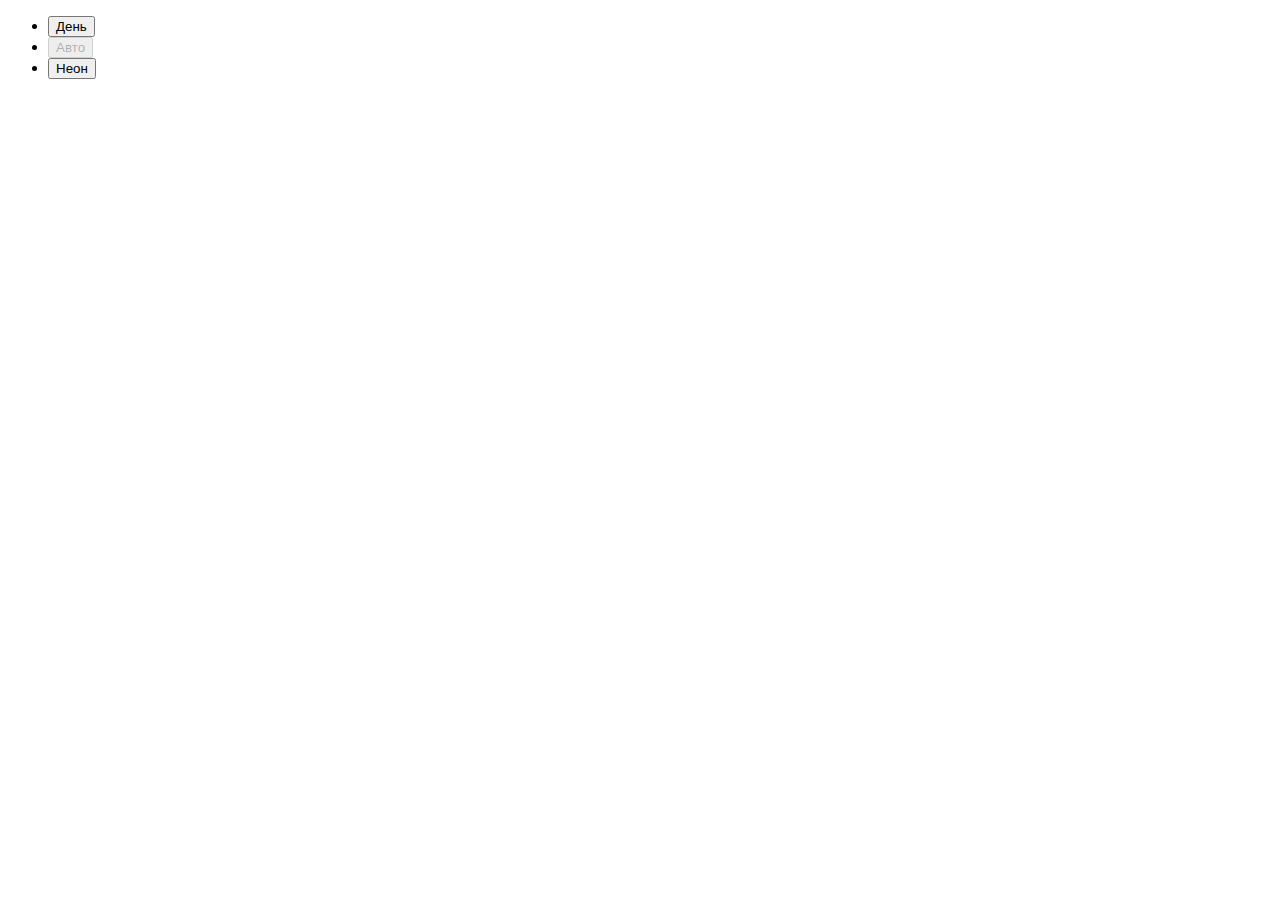
==== index.html @ 8579ad93 "Initial commit" ====
<!DOCTYPE html>
<html lang="ru">
  <head>
    <meta charset="UTF-8" />
    <meta http-equiv="X-UA-Compatible" content="IE=edge" />
    <meta name="viewport" content="width=device-width, initial-scale=1.0" />
    <title>Сложно сосредоточиться</title>
    <script src="./scripts/script.js"></script>
  </head>
  <body class="page">
    <header class="header decorated-zone">
      <nav class="header__theme-menu">
        <ul class="header__theme-menu-list">
          <li class="header__theme-menu-item">
            <button
              class="header__theme-menu-button header__theme-menu-button_type_light"
            >
              День
            </button>
          </li>
          <li class="header__theme-menu-item">
            <button
              class="header__theme-menu-button header__theme-menu-button_active header__theme-menu-button_type_auto"
              disabled
            >
              Авто
            </button>
          </li>
          <li class="header__theme-menu-item">
            <button
              class="header__theme-menu-button header__theme-menu-button_type_dark"
            >
              Неон
            </button>
          </li>
        </ul>
      </nav>
    </header>
  </body>
</html>
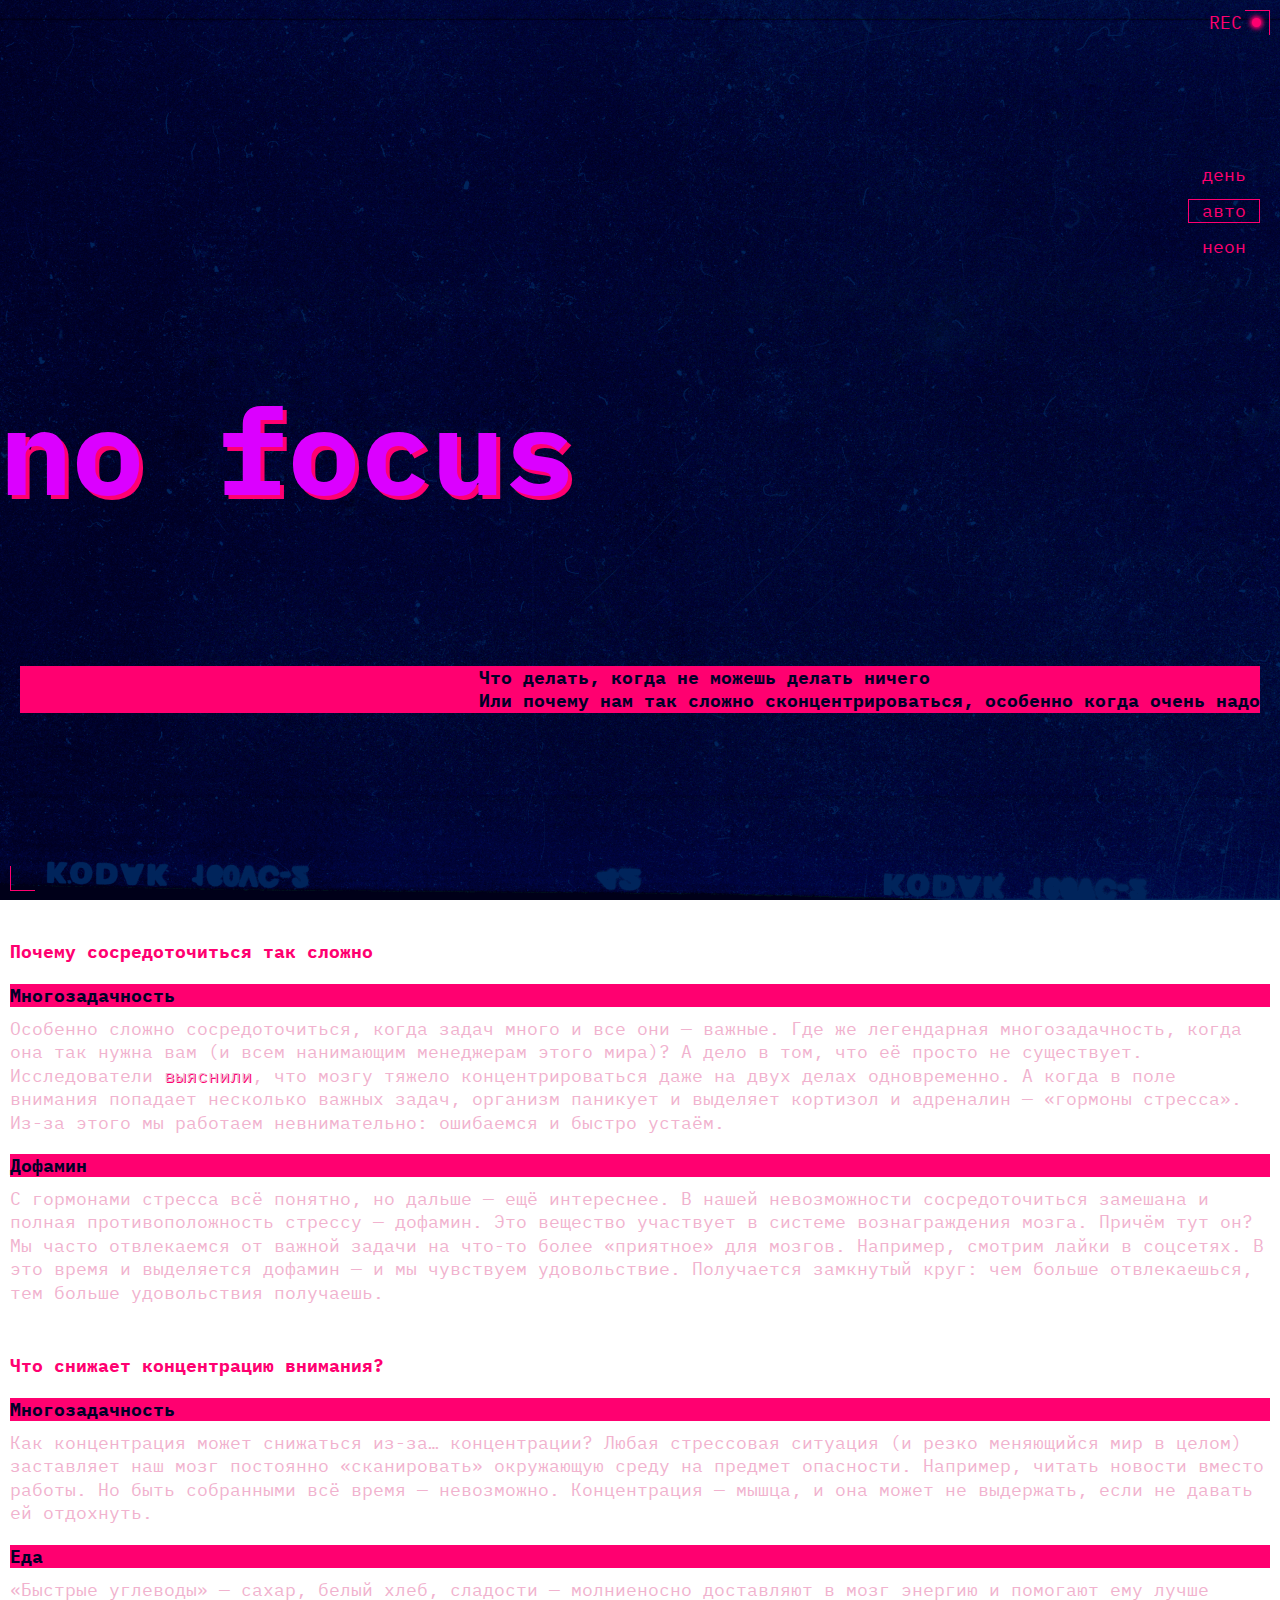
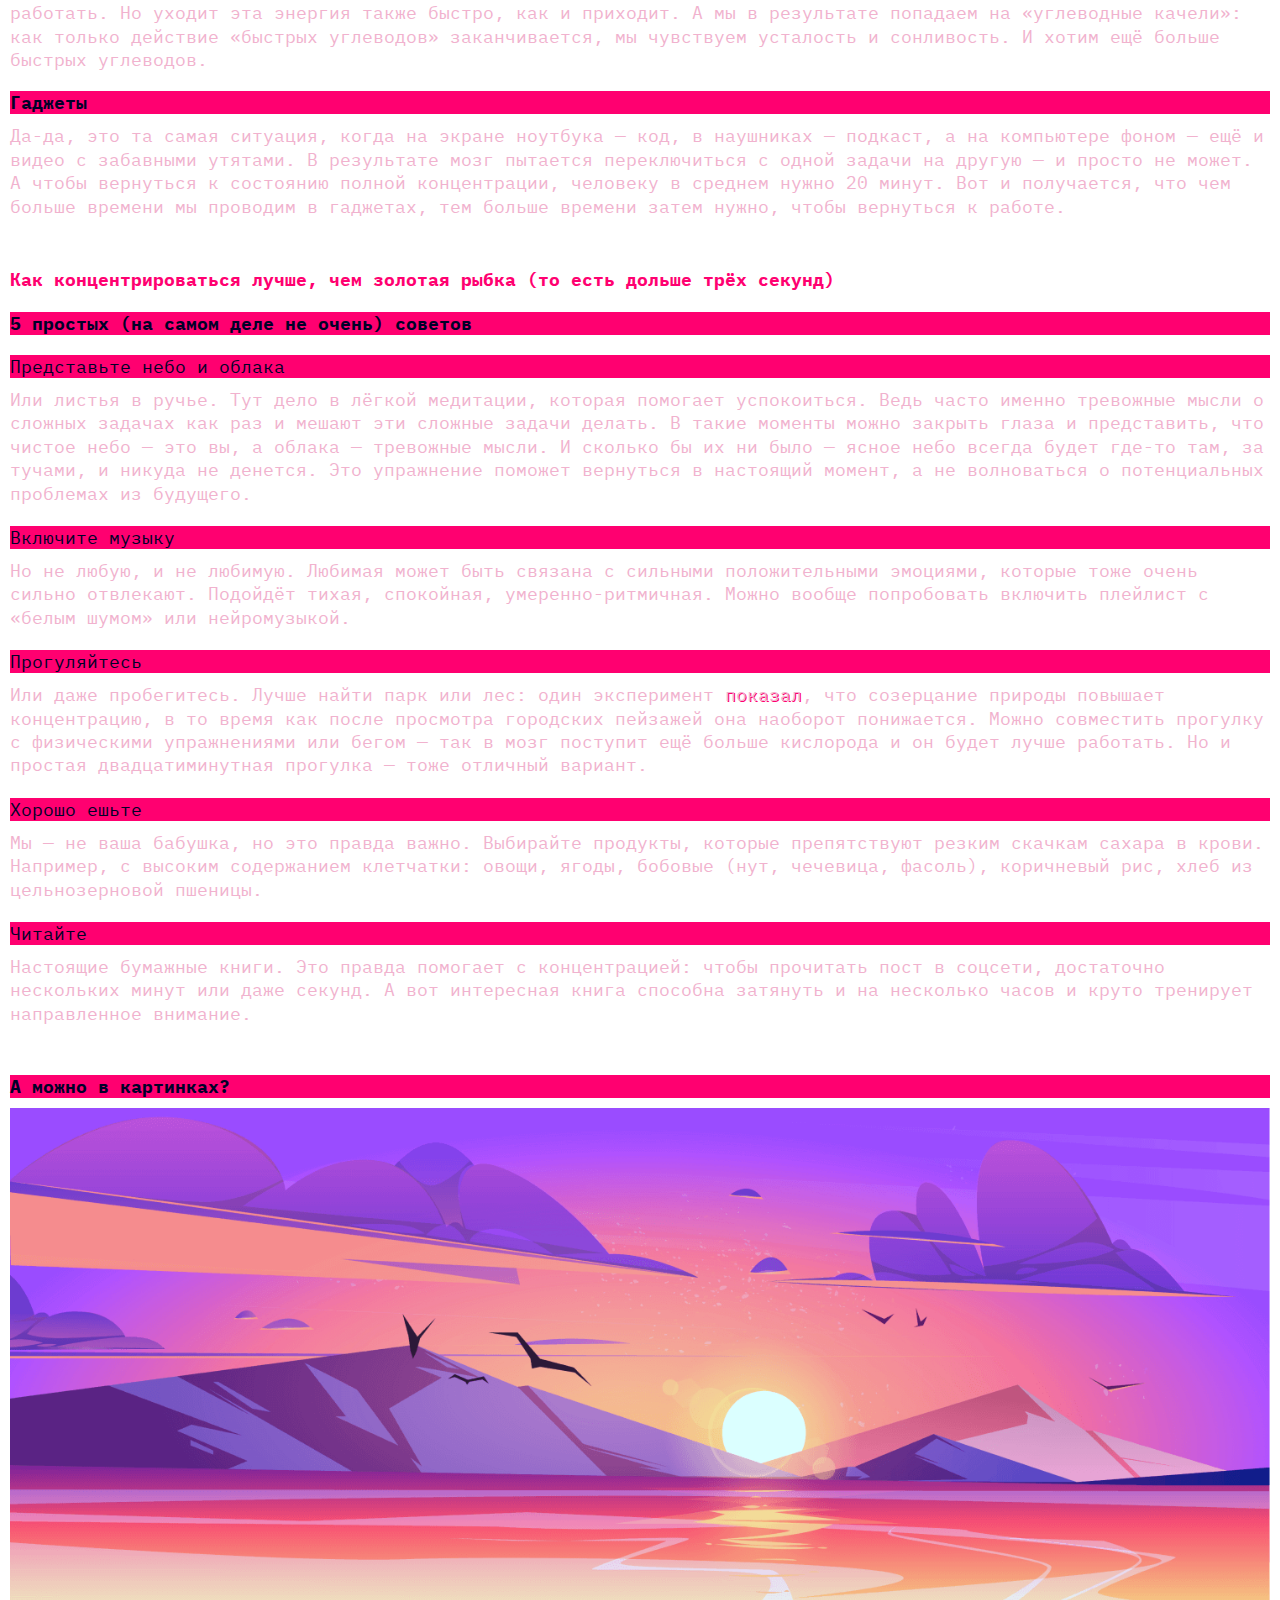
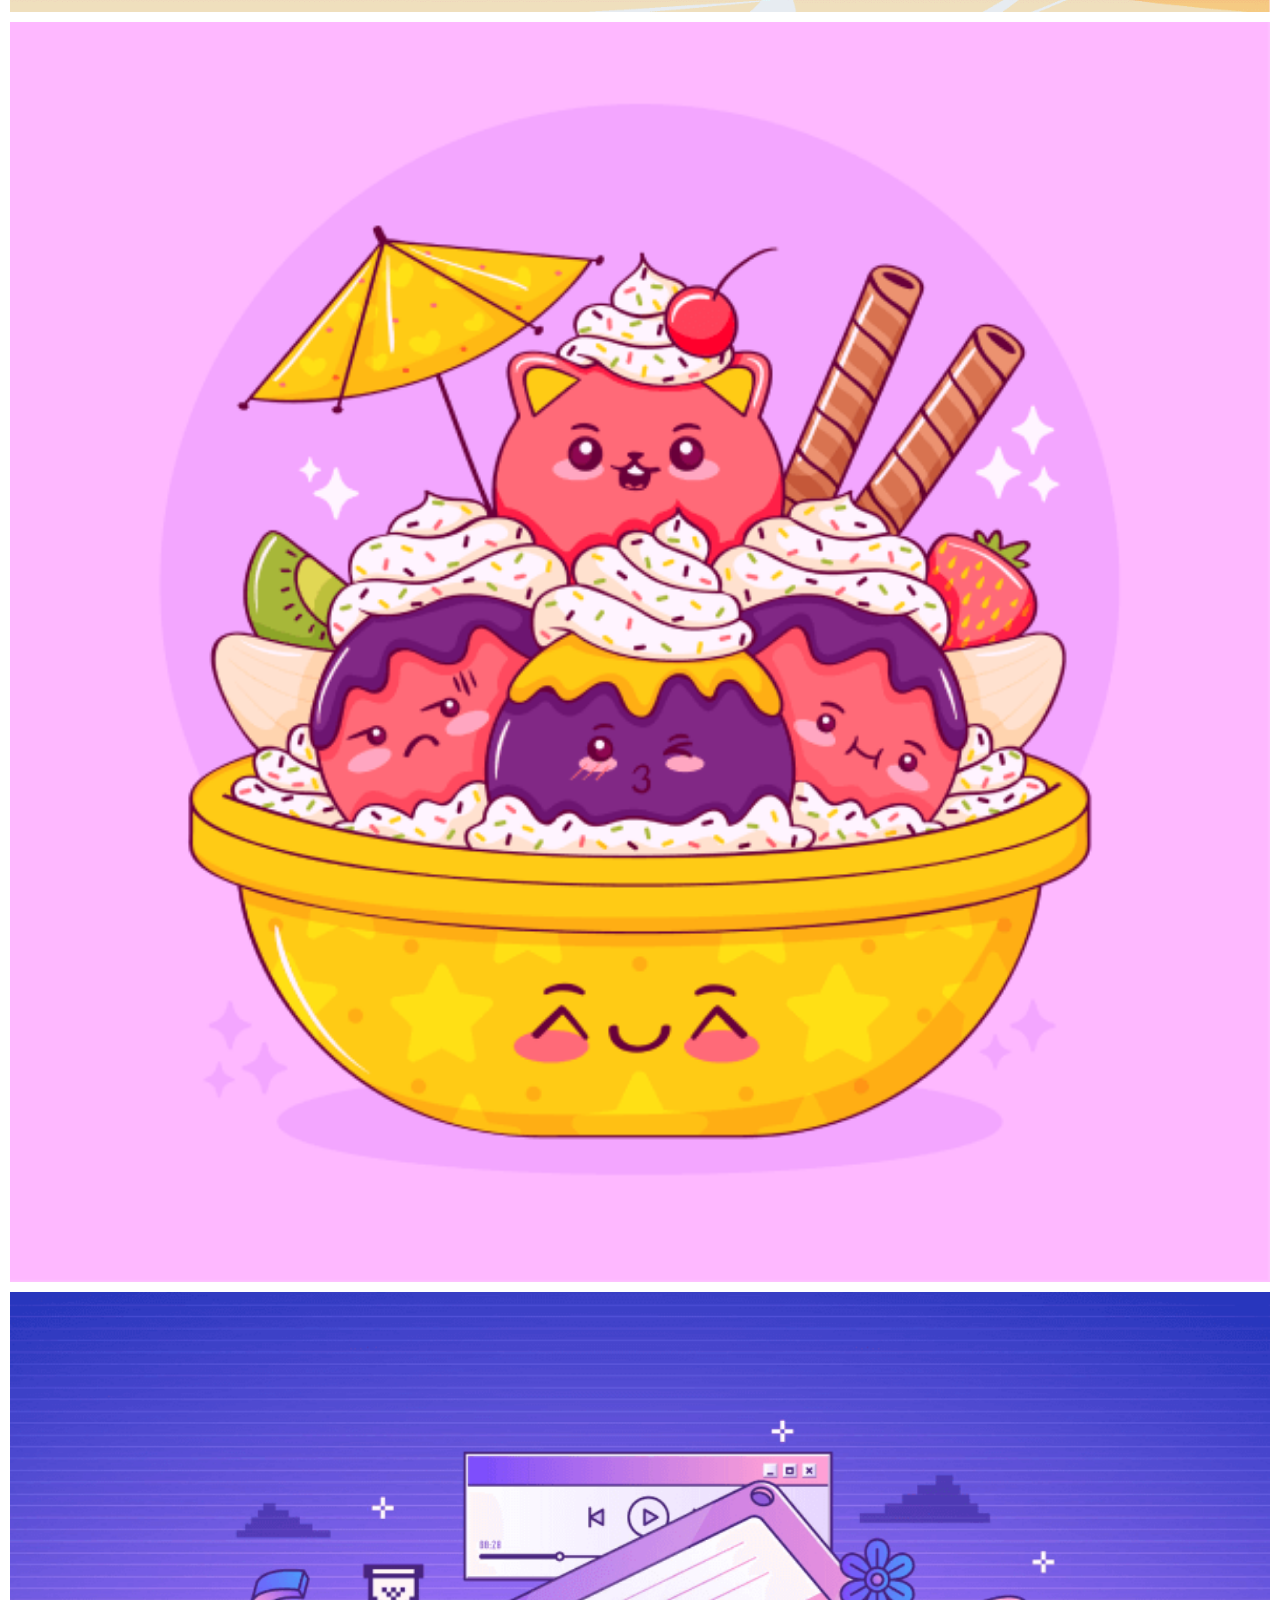
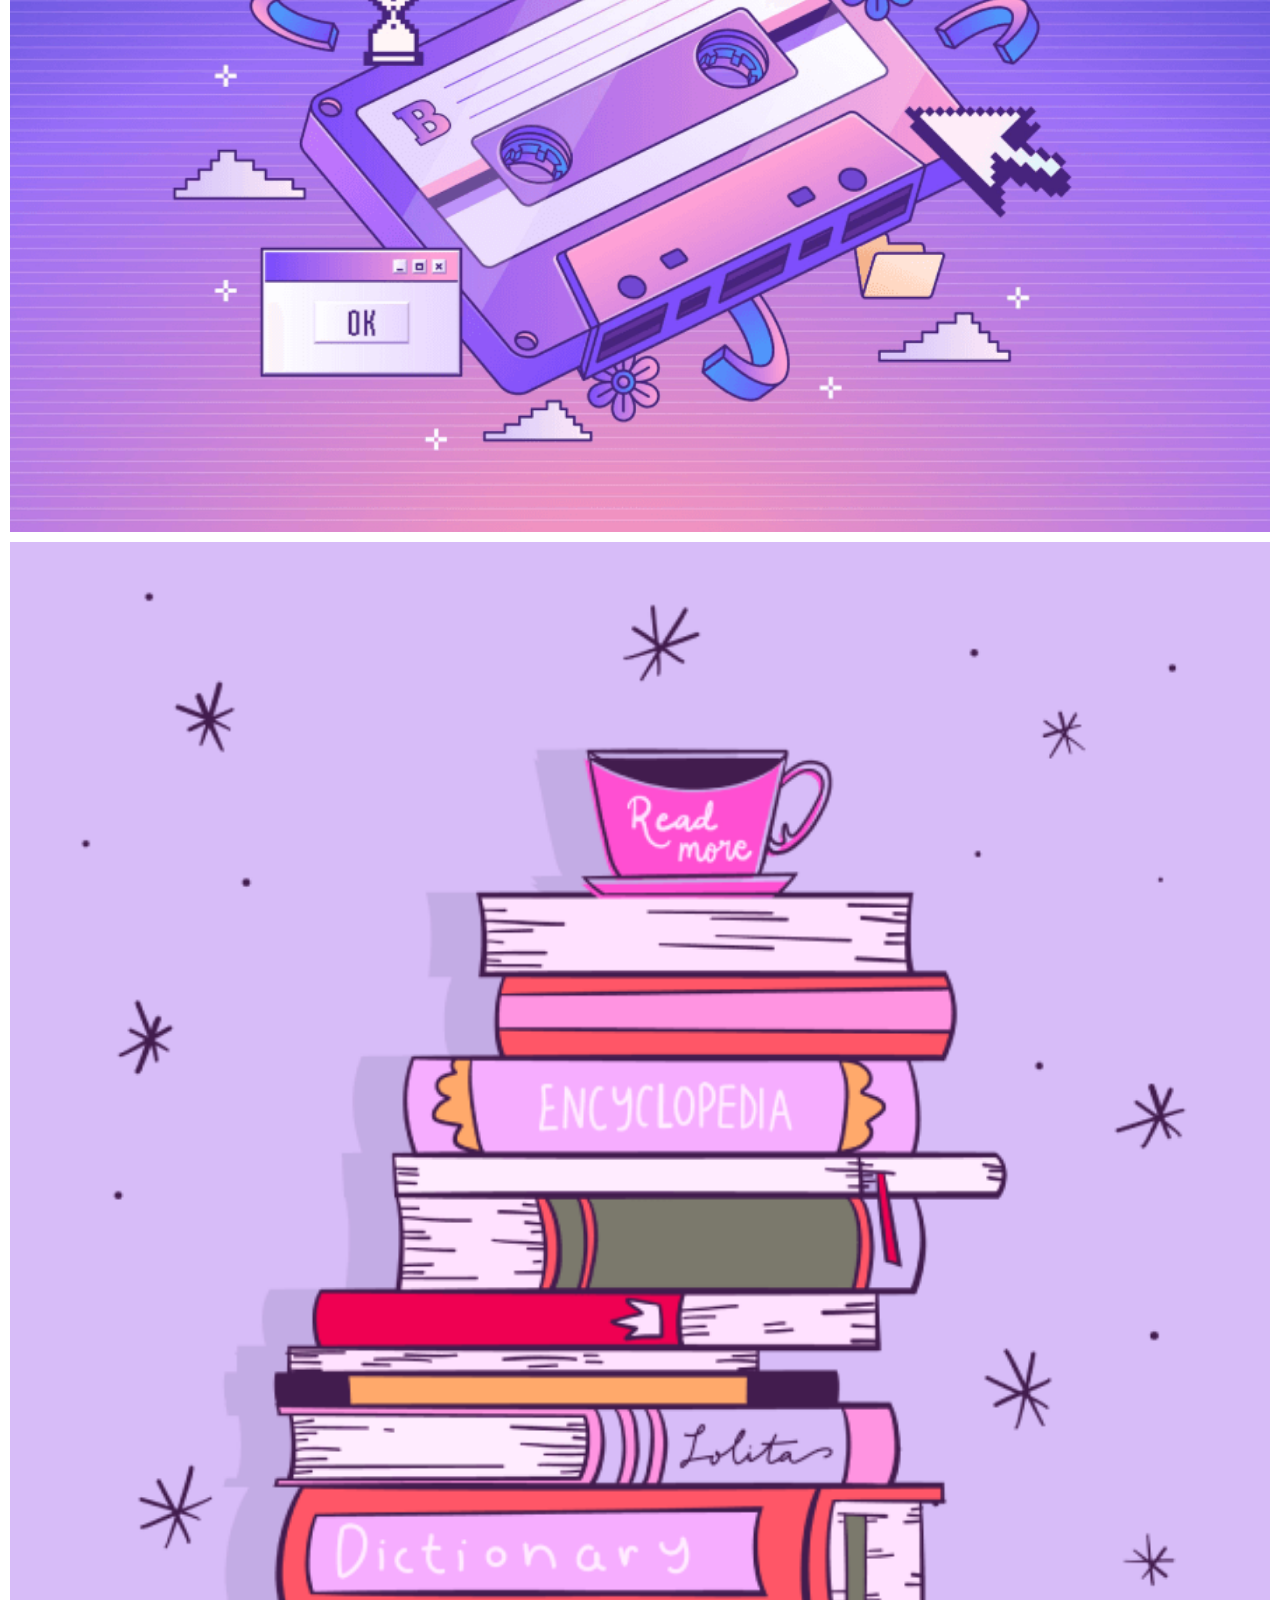
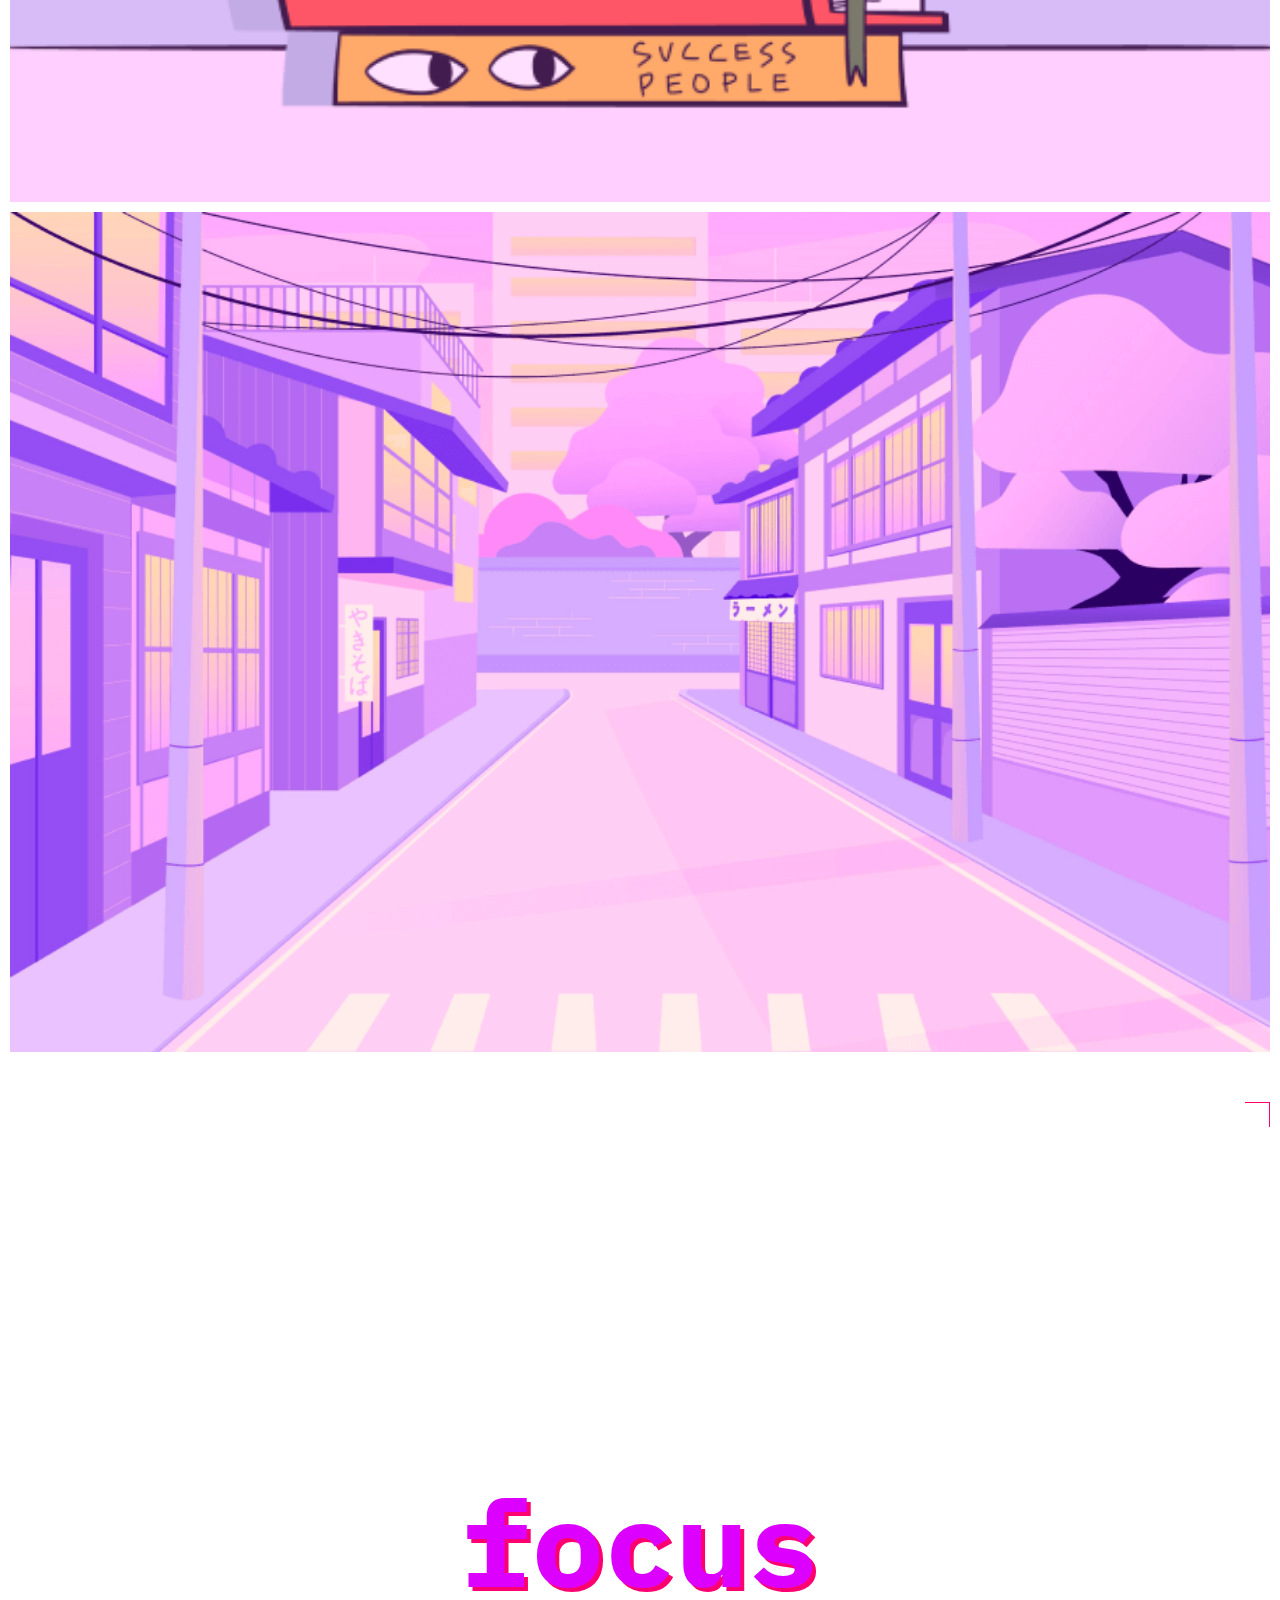
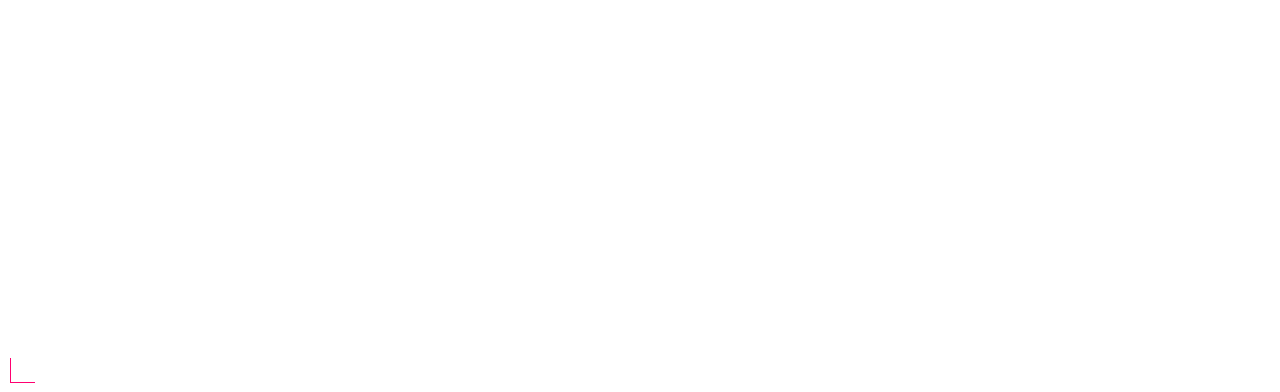
==== commit b7a74f1b: "ПР-3, v.1" ====
--- a/index.html
+++ b/index.html
@@ -5,10 +5,19 @@
     <meta http-equiv="X-UA-Compatible" content="IE=edge" />
     <meta name="viewport" content="width=device-width, initial-scale=1.0" />
     <title>Сложно сосредоточиться</title>
+    <link rel="icon" href="./images/favicon.ico" sizes="any" />
+    <link rel="icon" href="./images/favicon.svg" type="image/svg+xml" />
+    <link rel="stylesheet" href="./styles/variables.css" />
+    <link rel="stylesheet" href="./fonts/fonts.css" />
+    <link rel="stylesheet" href="./styles/globals.css" />
+    <link rel="stylesheet" href="./styles/style.css" />
+    <link rel="stylesheet" href="./styles/dark.css" />
+    <link rel="stylesheet" href="./styles/light.css" />
+    <meta name="color-scheme" content="dark light" />
     <script src="./scripts/script.js"></script>
   </head>
   <body class="page">
-    <header class="header decorated-zone">
+    <header class="header decorative-corners">
       <nav class="header__theme-menu">
         <ul class="header__theme-menu-list">
           <li class="header__theme-menu-item">
@@ -35,6 +44,190 @@
           </li>
         </ul>
       </nav>
+      <h1 class="header__title">no focus</h1>
+      <p class="header__text title-decor">
+        Что делать, когда не можешь делать ничего<br />
+        Или почему нам так сложно сконцентрироваться, особенно когда очень надо
+      </p>
+      <span class="header__decor" aria-hidden="true"></span>
     </header>
+    <main class="main">
+      <section class="main__content__section">
+        <h2 class="main__section__title">Почему сосредоточиться так сложно</h2>
+        <div class="section__container">
+          <article class="article">
+            <h3 class="section__article__subtitle title-decor">Многозадачность</h3>
+            <p class="article__text">
+              Особенно сложно сосредоточиться, когда задач много и все они —
+              важные. Где же легендарная многозадачность, когда она так нужна
+              вам (и всем нанимающим менеджерам этого мира)? А дело в том, что
+              её просто не существует. Исследователи
+              <a href="#" class="section__article-text-link" target="_blank"
+                >выяснили</a
+              >, что мозгу тяжело концентрироваться даже на двух делах
+              одновременно. А когда в поле внимания попадает несколько важных
+              задач, организм паникует и выделяет кортизол и адреналин —
+              «гормоны стресса». Из-за этого мы работаем невнимательно:
+              ошибаемся и быстро устаём.
+            </p>
+          </article>
+          <article class="article">
+            <h3 class="section__article__subtitle title-decor">Дофамин</h3>
+            <p class="article__text">
+              С гормонами стресса всё понятно, но дальше — ещё интереснее. В
+              нашей невозможности сосредоточиться замешана и полная
+              противоположность стрессу — дофамин. Это вещество участвует в
+              системе вознаграждения мозга. Причём тут он? Мы часто отвлекаемся
+              от важной задачи на что-то более «приятное» для мозгов. Например,
+              смотрим лайки в соцсетях. В это время и выделяется дофамин — и мы
+              чувствуем удовольствие. Получается замкнутый круг: чем больше
+              отвлекаешься, тем больше удовольствия получаешь.
+            </p>
+          </article>
+        </div>
+      </section>
+
+      <section class="main__content__section concentrate">
+        <h2 class="main__section__title content__title">Что снижает концентрацию внимания?</h2>
+        <div class="section__container">
+          <article class="article">
+            <h3 class="section__article__subtitle title-decor">Многозадачность</h3>
+            <p class="article__text">
+              Как концентрация может снижаться из-за… концентрации? Любая
+              стрессовая ситуация (и резко меняющийся мир в целом) заставляет
+              наш мозг постоянно «сканировать» окружающую среду на предмет
+              опасности. Например, читать новости вместо работы. Но быть
+              собранными всё время — невозможно. Концентрация — мышца, и она
+              может не выдержать, если не давать ей отдохнуть.
+            </p>
+          </article>
+          <article class="article">
+            <h3 class="section__article__subtitle title-decor">Еда</h3>
+            <p class="article__text">
+              «Быстрые углеводы» — сахар, белый хлеб, сладости — молниеносно
+              доставляют в мозг энергию и помогают ему лучше работать. Но уходит
+              эта энергия также быстро, как и приходит. А мы в результате
+              попадаем на «углеводные качели»: как только действие «быстрых
+              углеводов» заканчивается, мы чувствуем усталость и сонливость. И
+              хотим ещё больше быстрых углеводов.
+            </p>
+          </article>
+          <article class="article">
+            <h3 class="section__article__subtitle title-decor">Гаджеты</h3>
+            <p class="article__text">
+              Да-да, это та самая ситуация, когда на экране ноутбука — код, в
+              наушниках — подкаст, а на компьютере фоном — ещё и видео с
+              забавными утятами. В результате мозг пытается переключиться с
+              одной задачи на другую — и просто не может. А чтобы вернуться к
+              состоянию полной концентрации, человеку в среднем нужно 20 минут.
+              Вот и получается, что чем больше времени мы проводим в гаджетах,
+              тем больше времени затем нужно, чтобы вернуться к работе.
+            </p>
+          </article>
+        </div>
+      </section>
+
+      <section class="main__content__section concentrate-better">
+        <h2 class="main__section__title content__title">
+          Как концентрироваться лучше, чем золотая рыбка (то есть дольше трёх
+          секунд)
+        </h2>
+        <div class="section__container">
+          <h3 class="section__article__subtitle title-decor">
+            5 простых (на самом деле не очень) советов
+          </h3>
+          <ul class="article__list">
+            <li class="article__list-item">
+              <article class="article">
+                <h4 class="section__article__subtitle text-decor">
+                  Представьте небо и облака
+                </h4>
+                <p class="article__text">
+                  Или листья в ручье. Тут дело в лёгкой медитации, которая
+                  помогает успокоиться. Ведь часто именно тревожные мысли о
+                  сложных задачах как раз и мешают эти сложные задачи делать. В
+                  такие моменты можно закрыть глаза и представить, что чистое
+                  небо — это вы, а облака — тревожные мысли. И сколько бы их ни
+                  было — ясное небо всегда будет где-то там, за тучами, и никуда
+                  не денется. Это упражнение поможет вернуться в настоящий
+                  момент, а не волноваться о потенциальных проблемах из
+                  будущего.
+                </p>
+              </article>
+            </li>
+
+            <li class="article__list-item">
+              <article class="article">
+                <h4 class="section__article__subtitle text-decor">
+                  Включите музыку
+                </h4>
+                <p class="article__text">
+                  Но не любую, и не любимую. Любимая может быть связана с
+                  сильными положительными эмоциями, которые тоже очень сильно
+                  отвлекают. Подойдёт тихая, спокойная, умеренно-ритмичная.
+                  Можно вообще попробовать включить плейлист с «белым шумом» или
+                  нейромузыкой.
+                </p>
+              </article>
+            </li>
+
+            <li class="article__list-item">
+              <article class="article">
+                <h4 class="section__article__subtitle text-decor">Прогуляйтесь</h4>
+                <p class="article__text">
+                  Или даже пробегитесь. Лучше найти парк или лес: один
+                  эксперимент <a href="#" class="section__article-text-link" target="_blank"
+                  >показал</a>, что созерцание природы повышает
+                  концентрацию, в то время как после просмотра городских
+                  пейзажей она наоборот понижается. Можно совместить прогулку с
+                  физическими упражнениями или бегом — так в мозг поступит ещё
+                  больше кислорода и он будет лучше работать. Но и простая
+                  двадцатиминутная прогулка — тоже отличный вариант.
+                </p>
+              </article>
+            </li>
+
+            <li class="article__list-item">
+              <article class="article">
+                <h4 class="section__article__subtitle text-decor">Хорошо ешьте</h4>
+                <p class="article__text">
+                  Мы — не ваша бабушка, но это правда важно. Выбирайте продукты,
+                  которые препятствуют резким скачкам сахара в крови. Например,
+                  с высоким содержанием клетчатки: овощи, ягоды, бобовые (нут,
+                  чечевица, фасоль), коричневый рис, хлеб из цельнозерновой
+                  пшеницы.
+                </p>
+              </article>
+            </li>
+
+            <li class="article__list-item">
+              <article class="article">
+                <h4 class="section__article__subtitle text-decor">Читайте</h4>
+                <p class="article__text">
+                  Настоящие бумажные книги. Это правда помогает с концентрацией:
+                  чтобы прочитать пост в соцсети, достаточно нескольких минут
+                  или даже секунд. А вот интересная книга способна затянуть и на
+                  несколько часов и круто тренирует направленное внимание.
+                </p>
+              </article>
+            </li>
+          </ul>
+        </div>
+      </section>
+
+      <section class="content__section-image">
+        <h3 class="section__article__subtitle title-decor">А можно в картинках?</h3>
+        <div class="container__image">
+          <img src="./images/sunset.png" class="section__image" loading="lazy" alt="закат">
+          <img src="./images/ice-cream.png" class="section__image" loading="lazy" alt="мороженое">
+          <img src="./images/tape.png" class="section__image" loading="lazy" alt="Кассета">
+          <img src="./images/books.png" class="section__image" loading="lazy" alt="Книги">
+          <img src="./images/street.png" class="section__image" loading="lazy" alt="Улицы">
+        </div>
+
+    </main>
+    <footer class="footer decorative-corners">
+      <h2 class="footer__title">focus</h2>
+    </footer>
   </body>
 </html>
--- a/styles/variables.css
+++ b/styles/variables.css
@@ -0,0 +1,15 @@
+/*
+  Переменные для вашего проекта
+  и их переопределение под различные устройства
+*/
+
+:root {
+  --font-family: "IBM Plex Mono", monospace;
+  --bg-image: url(../images/cover-image-dark.png);
+  --accent-color: #ff0070;
+  --secondary-color: #ff007066;
+  --heading-text: #db00ff;
+  --subtitle-color: #000028;
+  --section-title-color: #ff0070;
+  --text-color: #f1b2ce;
+}
--- a/fonts/fonts.css
+++ b/fonts/fonts.css
@@ -0,0 +1,13 @@
+@font-face {
+  font-family: "IBM Plex mono";
+  src: url(./IBMPlexMono-Regular.woff) format("woff");
+  font-weight: normal;
+  font-display: swap;
+}
+
+@font-face {
+  font-family: "IBM Plex mono";
+  src: url(./IBMPlexMono-Bold.woff) format("woff");
+  font-weight: bold;
+  font-display: swap;
+}
--- a/styles/globals.css
+++ b/styles/globals.css
@@ -0,0 +1,42 @@
+/* Глобальные стили для проекта, их можно дополнять и менять по желанию */
+
+*,
+*::before,
+*::after {
+  box-sizing: border-box;
+}
+
+body {
+  min-inline-size: 375px;
+  max-inline-size: 1440px;
+  margin: 0 auto;
+}
+
+h1,
+h2,
+h3,
+h4,
+h5,
+h6,
+p {
+  margin: 0;
+}
+
+ul {
+  margin: 0;
+  padding: 0;
+  list-style: none;
+}
+
+picture {
+  margin: 0;
+  padding: 0;
+}
+
+button,
+a {
+  color: currentColor;
+  font-family: inherit;
+  font-size: inherit;
+  line-height: inherit;
+}
--- a/styles/style.css
+++ b/styles/style.css
@@ -0,0 +1,257 @@
+/* Основные стили проекта. Это стили для темы, которую вы верстаете первой. */
+
+.page {
+  /* сохраните в разметке и стилях класс page у тега body. Он удобен, чтобы составлять селекторы для разных цветовых тем. */
+  font-family: var(--font-family);
+  background-image: var(--bg-image);
+  background-position: center;
+  background-size: cover;
+  background-repeat: no-repeat;
+  background-attachment: fixed;
+  font-weight: 400;
+  font-size: 18px;
+}
+
+/* Фон субзаголовков */
+.title-decor {
+  color: var(--subtitle-color, #000028);
+  background-color: var(--accent-color, #ff0070);
+}
+
+/* Основные cтили для ХЕДЕР */
+.header {
+  display: grid;
+  grid-template-rows: 1fr min-content 1fr;
+  margin-block-end: 40px;
+  padding: 10px;
+  position: relative;
+  align-items: center;
+  height: 100vh;
+}
+
+/* Позиционирование кнопок в ХЕДЕР*/
+.header__theme-menu-list {
+  display: flex;
+  flex-direction: column;
+  justify-self: flex-end;
+  gap: 12px;
+}
+
+/* Декоративный элемент в ХЕДЕР */
+.header__decor::before {
+  content: "REC";
+  color: var(--accent-color, #db00ff);
+  position: absolute;
+  top: 11px;
+  right: 38px;
+}
+
+/* Декоративный элемент в ХЕДЕР */
+.header__decor::after {
+  content: "";
+  position: absolute;
+  background-color: var(--accent-color, #db00ff);
+  width: 9px;
+  height: 9px;
+  border-radius: 50%;
+  box-shadow: 0 0 4px 2px var(--accent-color, #ff0070);
+  top: 18px;
+  right: 19px;
+}
+
+/* Декоративные уголки before */
+.decorative-corners::before {
+  content: "";
+  position: absolute;
+  border-top: 1px solid var(--accent-color, #ff0070);
+  border-right: 1px solid var(--accent-color, #ff0070);
+  width: 25px;
+  height: 25px;
+  top: 10px;
+  right: 10px;
+}
+
+/* Декоративные уголки after */
+.decorative-corners::after {
+  content: "";
+  position: absolute;
+  border-left: 1px solid var(--accent-color, #ff0070);
+  border-bottom: 1px solid var(--accent-color, #ff0070);
+  width: 25px;
+  height: 25px;
+  left: 10px;
+  bottom: 9px;
+}
+
+/* Стили для кнопок в ХЕДЕР*/
+.header__theme-menu-button {
+  font-weight: 400;
+  line-height: 18px;
+  text-transform: lowercase;
+  background-color: transparent;
+  color: var(--accent-color, #ff0070);
+  padding: 2px 13px;
+  cursor: pointer;
+  border: 1px solid transparent;
+}
+
+/* Стили для активной кнопки в ХЕДЕР*/
+.header__theme-menu-button_active {
+  cursor: default;
+  border-color: currentColor;
+}
+
+/* Стили при наведении мышки для кнопок в ХЕДЕР*/
+.header__theme-menu-button:hover {
+  outline: 1px solid var(--secondary-color, #ff007066);
+}
+
+/* Стили при клике мышки/клавиатуры для кнопок в ХЕДЕР*/
+.header__theme-menu-button:focus,
+.header__theme-menu-button:focus-visible {
+  outline: none;
+  border-bottom: 1px solid currentColor;
+}
+
+/* Стили заголовка в ХЕДЕР */
+.header__title {
+  font-size: clamp(7.25rem, 7.0115rem + 1.0178vw, 7.5rem);
+  font-weight: 700;
+  line-height: 95px;
+  color: var(--heading-text, #db00ff);
+  text-shadow: 4px 4px 0 var(--accent-color, #ff0070);
+}
+
+/* Стили параграфа в ХЕДЕР */
+.header__text {
+  font-weight: 700;
+  height: min-content;
+  margin-top: 1px;
+  line-height: 130%;
+}
+
+/* Стили основного контента */
+.main {
+  padding: 0 10px;
+}
+
+/* Стили секций в основном контенте */
+.main__content__section {
+  display: grid;
+  gap: 21px;
+  margin-block-end: 50px;
+}
+
+/* Стили секций в основном контенте */
+.main__section__title {
+  font-size: 18px;
+  font-weight: 700;
+  line-height: 23px;
+  color: var(--section-title-color, #ff0070);
+}
+
+/* Стили для контейнера карточек */
+.section__container {
+  display: grid;
+  gap: 20px;
+}
+
+/* Стили для карточек в секциях */
+.article {
+  display: grid;
+  gap: 10px;
+}
+
+/* Стили секций в основном контенте */
+.section__article__subtitle {
+  font-size: 18px;
+}
+
+/* Стили для параграфа в секциях */
+.article__text {
+  line-height: 130%;
+  color: var(--text-color, #f1b2ce);
+}
+
+/* Стили для списка карточек в секциях */
+.article__list {
+  display: grid;
+  grid-template-columns: auto;
+  gap: 21px;
+}
+
+/* Стили для суб-суб-заголовка в секции основного контента */
+.text-decor {
+  color: var(--subtitle-color, #000028);
+  background-color: var(--accent-color, #ff0070);
+  font-weight: 400;
+}
+
+/* Стили для ссылок в основном контенте */
+.section__article-text-link {
+  text-shadow: 1px 1px 0 var(--accent-color, #ff0070);
+  text-decoration: none;
+}
+
+/* Стили для ссылок в состоянии hover в основном контенте */
+.section__article-text-link:hover {
+  text-decoration: underline;
+}
+
+/* Стили для ссылок в состоянии focus/focus-visible в основном контенте */
+.section__article-text-link:focus,
+.section__article-text-link:focus-visible {
+  outline: 1px solid #f1b2ce;
+}
+
+/* фото */
+.content__section-image {
+  display: grid;
+  gap: 10px;
+  margin-block-end: 40px;
+}
+
+.container__image {
+  display: grid;
+  gap: 10px;
+}
+
+.section__image {
+  width: 100%;
+  height: 100%;
+}
+
+.section__image img {
+  object-fit: cover;
+  object-position: center;
+}
+
+/* Стили ФУТЕР */
+.footer {
+  position: relative;
+  display: grid;
+  height: 100vh;
+  place-items: center;
+}
+
+/* Стили для заголовка в ФУТЕР */
+.footer__title {
+  font-size: clamp(7.25rem, 7.0115rem + 1.0178vw, 7.5rem);
+  font-weight: 700;
+  line-height: 95px;
+  color: var(--heading-text, #db00ff);
+  text-shadow: 4px 4px 0 var(--accent-color, #ff0070);
+}
+
+@media (width >= 768px) {
+  .header {
+    padding: 20px;
+  }
+  .header__title {
+    margin-inline-start: -20px;
+  }
+  .header__text {
+    display: flex;
+    justify-content: end;
+  }
+}
--- a/styles/dark.css
+++ b/styles/dark.css
@@ -0,0 +1,16 @@
+/*
+  Специально для тёмной темы при наличии класса,
+  здесь окажутся стили, которые нужно переопределить принудительно,
+  переключая тему
+*/
+
+:root.theme-dark {
+  /* сохраните этот селектор в приведённом виде.
+    Так стили написанные ниже будут иметь больший вес,
+    чем стили в медиазапросе предпочтений пользователя
+  */
+}
+
+.theme-dark .page {
+  /* Вам также нужно будет написать ряд подобных селекторов */
+}
--- a/styles/light.css
+++ b/styles/light.css
@@ -0,0 +1,16 @@
+/*
+  Специально для светлой темы при наличии класса.
+  Здесь окажутся стили, которые нужно переопределить принудительно,
+  переключая тему
+*/
+
+:root.theme-light {
+  /* сохраните этот селектор в приведённом виде.
+    Так стили написанные ниже будут иметь больший вес,
+    чем стили в медиазапросе предпочтений пользователя
+  */
+}
+
+.theme-light .page {
+  /* Вам также нужно будет написать ряд подобных селекторов */
+}
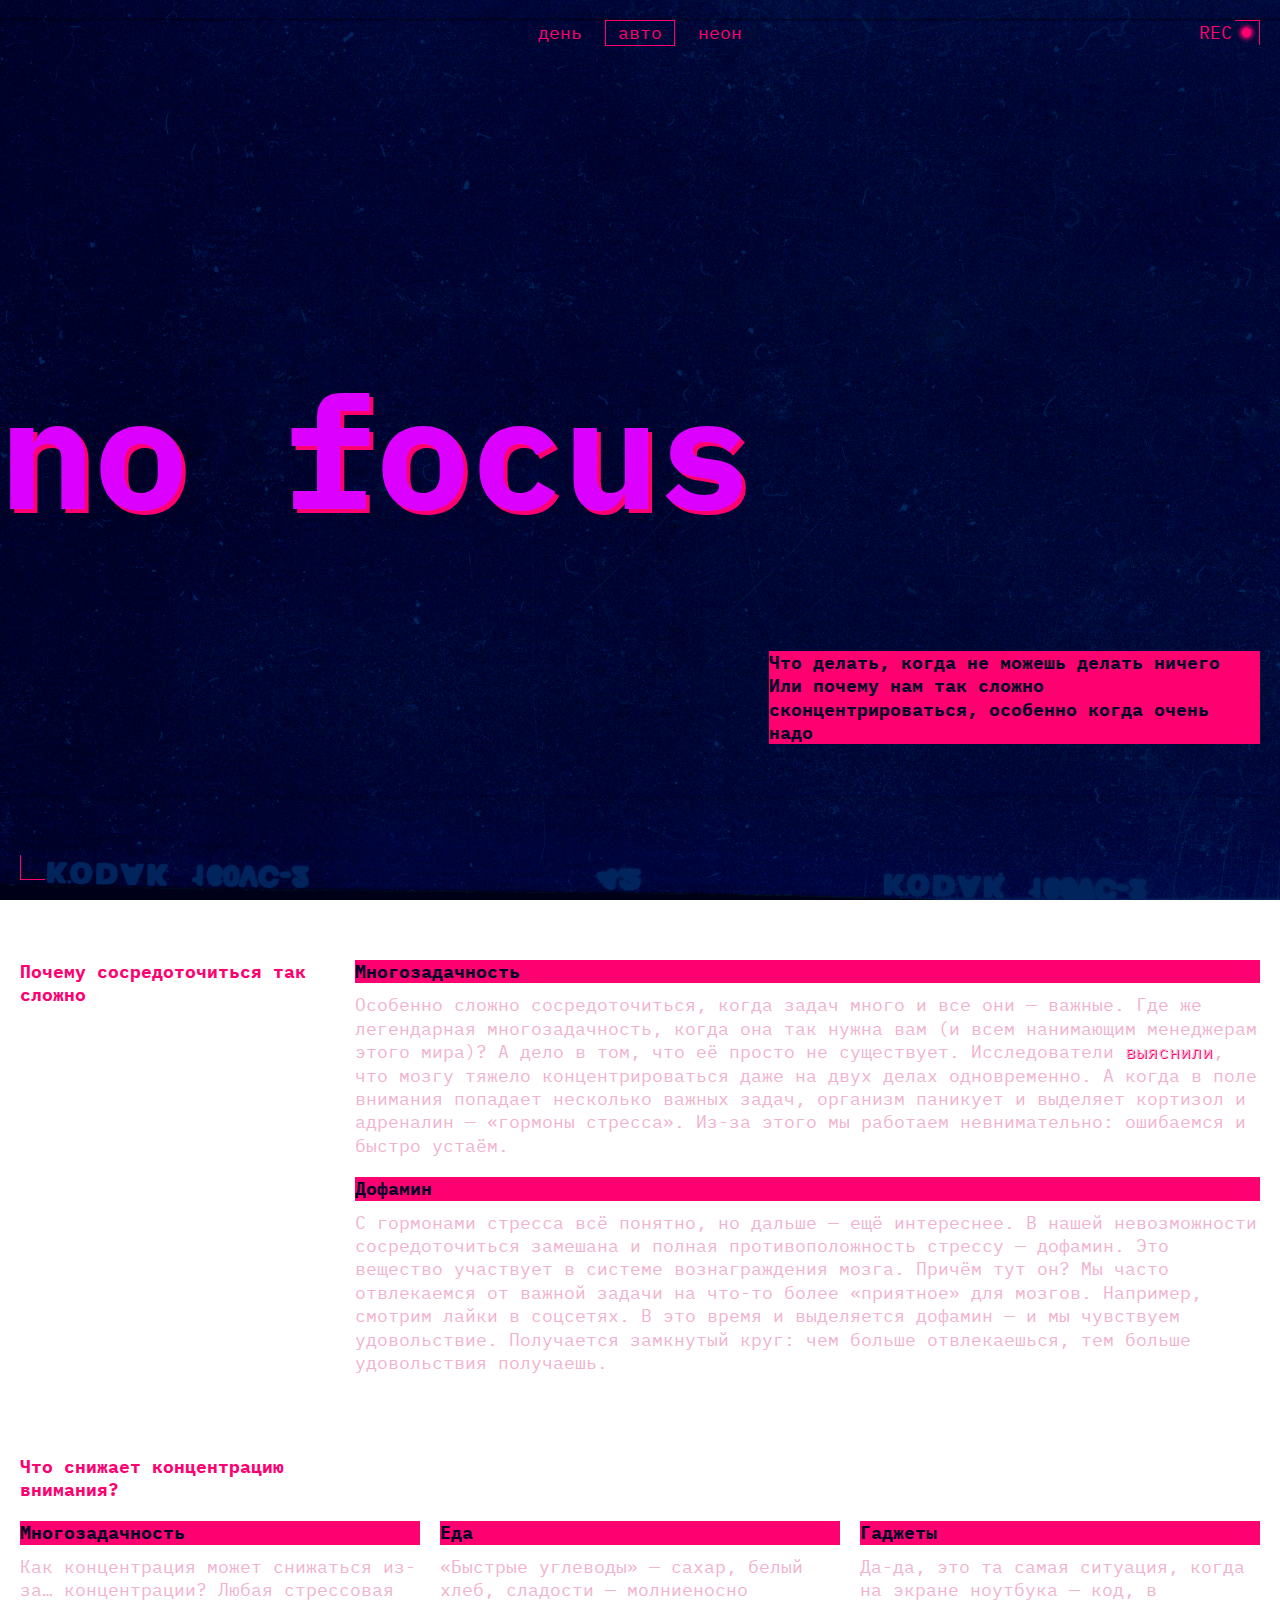
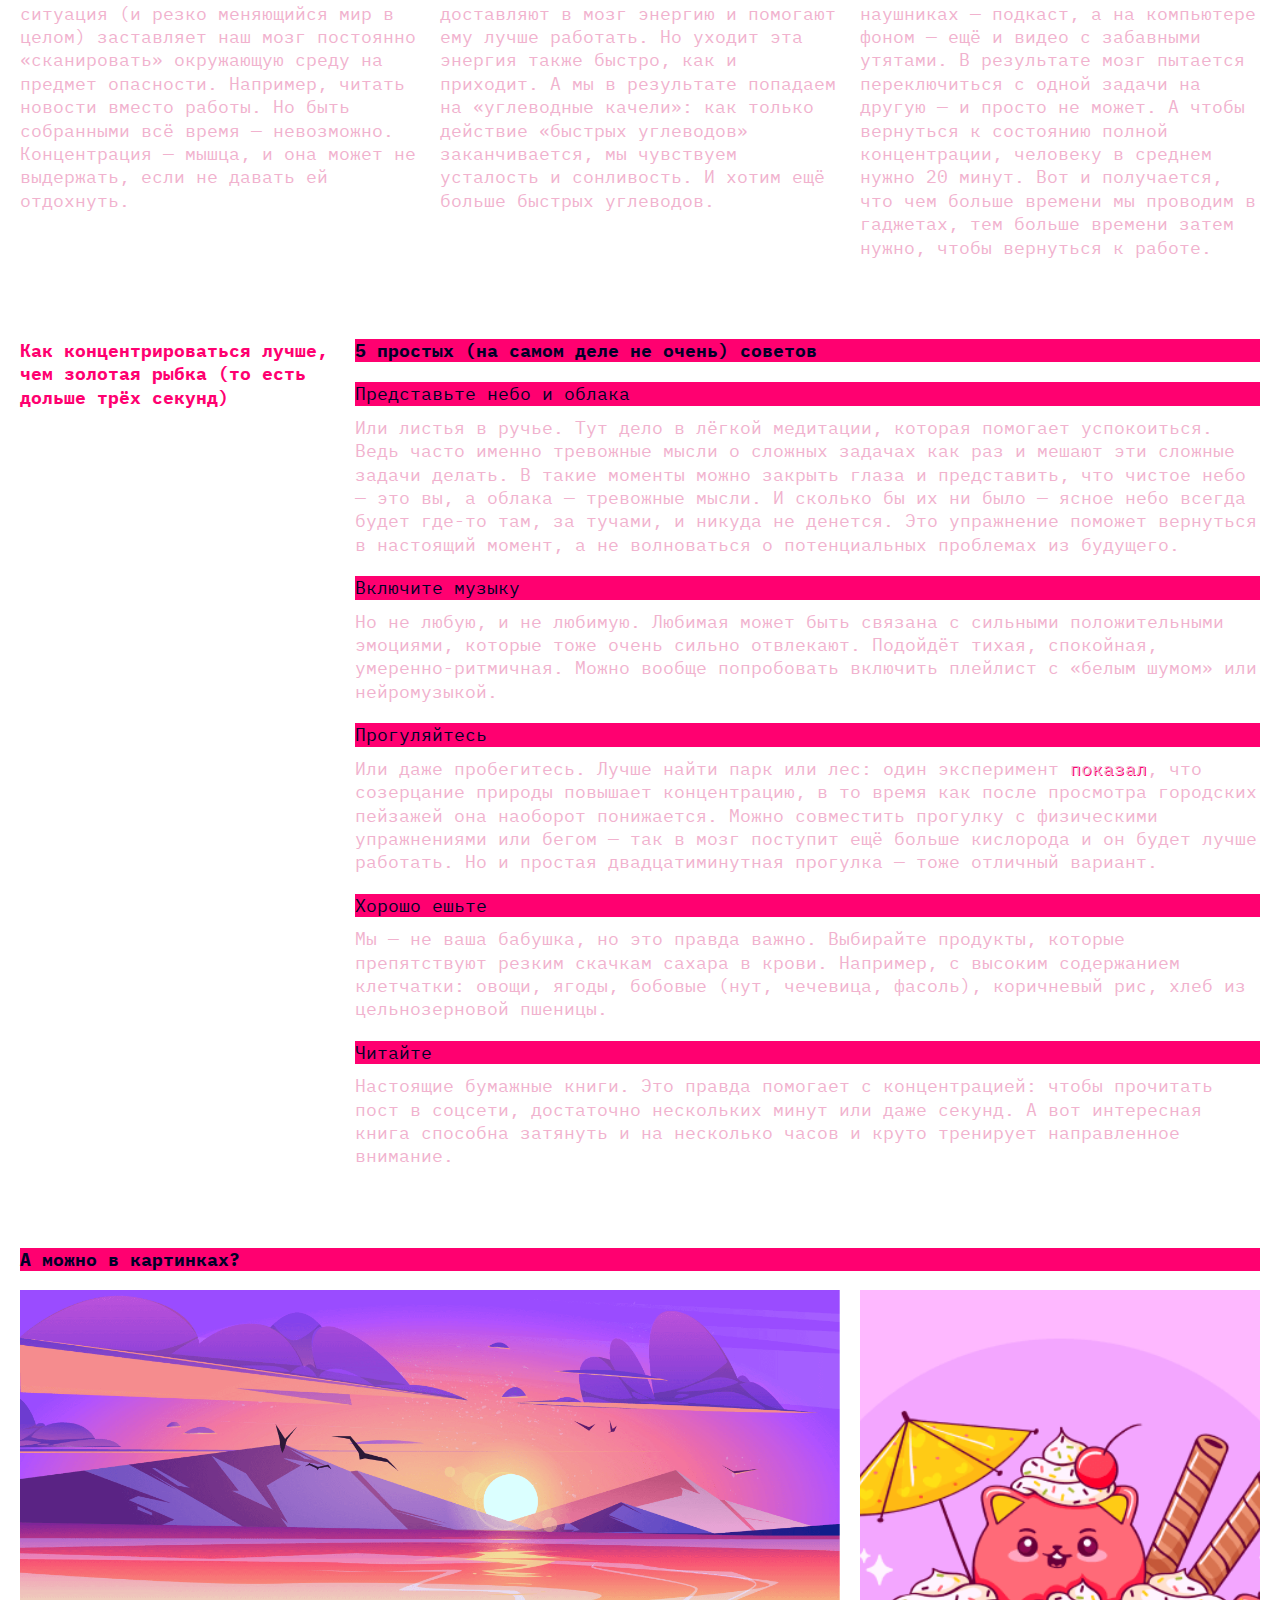
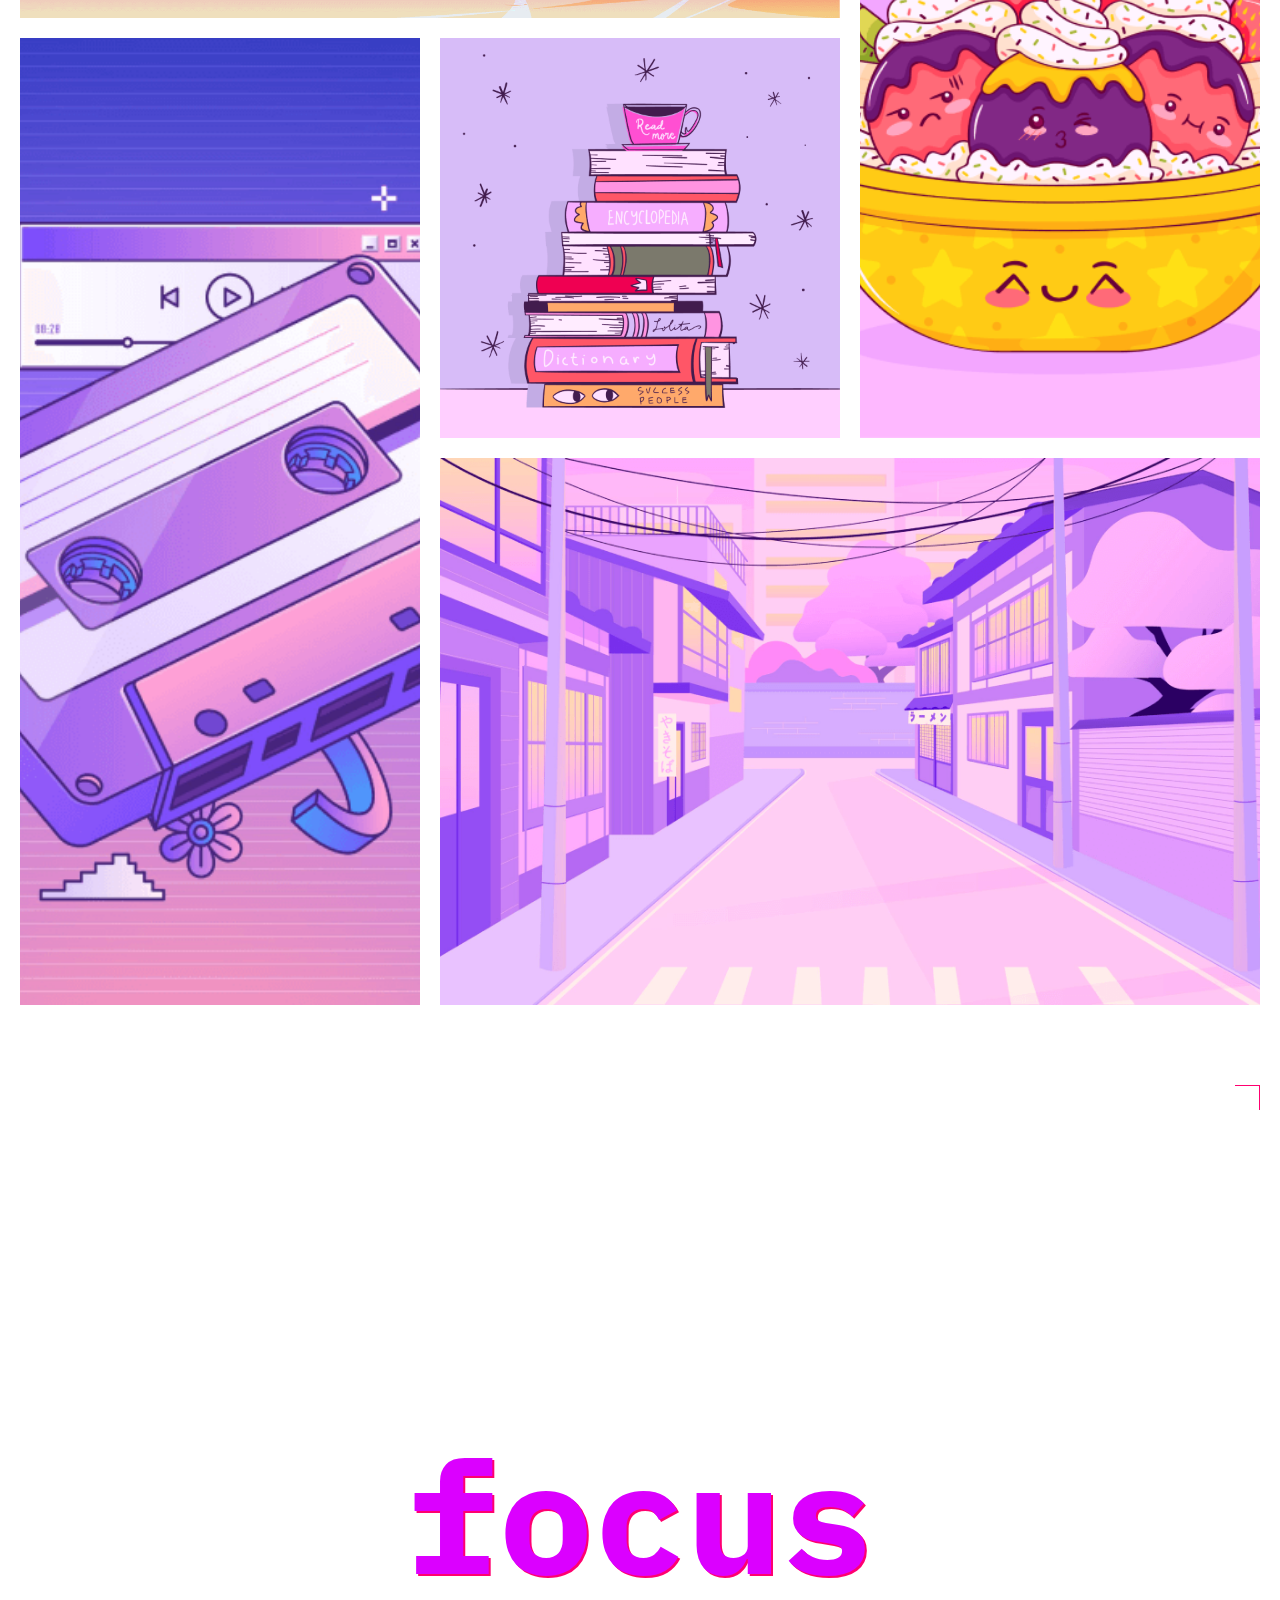
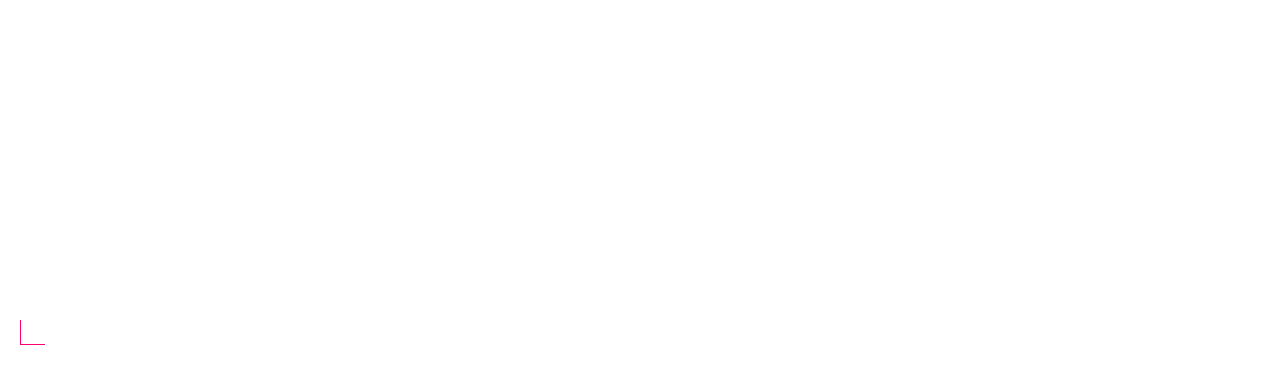
==== commit f7de7bde: "ПР-3, v.2" ====
--- a/index.html
+++ b/index.html
@@ -45,24 +45,24 @@
         </ul>
       </nav>
       <h1 class="header__title">no focus</h1>
-      <p class="header__text title-decor">
+      <p class="header__text sub__title-decor">
         Что делать, когда не можешь делать ничего<br />
         Или почему нам так сложно сконцентрироваться, особенно когда очень надо
       </p>
       <span class="header__decor" aria-hidden="true"></span>
     </header>
     <main class="main">
-      <section class="main__content__section">
+      <section class="main__section-focus">
         <h2 class="main__section__title">Почему сосредоточиться так сложно</h2>
         <div class="section__container">
           <article class="article">
-            <h3 class="section__article__subtitle title-decor">Многозадачность</h3>
+            <h3 class="section__article__subtitle sub__title-decor">Многозадачность</h3>
             <p class="article__text">
               Особенно сложно сосредоточиться, когда задач много и все они —
               важные. Где же легендарная многозадачность, когда она так нужна
               вам (и всем нанимающим менеджерам этого мира)? А дело в том, что
               её просто не существует. Исследователи
-              <a href="#" class="section__article-text-link" target="_blank"
+              <a href="https://dana.org/article/multicosts-of-multitasking/" class="section__article-text-link" target="_blank"
                 >выяснили</a
               >, что мозгу тяжело концентрироваться даже на двух делах
               одновременно. А когда в поле внимания попадает несколько важных
@@ -72,7 +72,7 @@
             </p>
           </article>
           <article class="article">
-            <h3 class="section__article__subtitle title-decor">Дофамин</h3>
+            <h3 class="section__article__subtitle sub__title-decor">Дофамин</h3>
             <p class="article__text">
               С гормонами стресса всё понятно, но дальше — ещё интереснее. В
               нашей невозможности сосредоточиться замешана и полная
@@ -87,11 +87,11 @@
         </div>
       </section>
 
-      <section class="main__content__section concentrate">
+      <section class="main__section-concentrate">
         <h2 class="main__section__title content__title">Что снижает концентрацию внимания?</h2>
         <div class="section__container">
           <article class="article">
-            <h3 class="section__article__subtitle title-decor">Многозадачность</h3>
+            <h3 class="section__article__subtitle sub__title-decor">Многозадачность</h3>
             <p class="article__text">
               Как концентрация может снижаться из-за… концентрации? Любая
               стрессовая ситуация (и резко меняющийся мир в целом) заставляет
@@ -102,7 +102,7 @@
             </p>
           </article>
           <article class="article">
-            <h3 class="section__article__subtitle title-decor">Еда</h3>
+            <h3 class="section__article__subtitle sub__title-decor">Еда</h3>
             <p class="article__text">
               «Быстрые углеводы» — сахар, белый хлеб, сладости — молниеносно
               доставляют в мозг энергию и помогают ему лучше работать. Но уходит
@@ -113,7 +113,7 @@
             </p>
           </article>
           <article class="article">
-            <h3 class="section__article__subtitle title-decor">Гаджеты</h3>
+            <h3 class="section__article__subtitle sub__title-decor">Гаджеты</h3>
             <p class="article__text">
               Да-да, это та самая ситуация, когда на экране ноутбука — код, в
               наушниках — подкаст, а на компьютере фоном — ещё и видео с
@@ -127,13 +127,13 @@
         </div>
       </section>
 
-      <section class="main__content__section concentrate-better">
+      <section class="main__section__concentrate-better">
         <h2 class="main__section__title content__title">
           Как концентрироваться лучше, чем золотая рыбка (то есть дольше трёх
           секунд)
         </h2>
         <div class="section__container">
-          <h3 class="section__article__subtitle title-decor">
+          <h3 class="section__article__subtitle sub__title-decor">
             5 простых (на самом деле не очень) советов
           </h3>
           <ul class="article__list">
@@ -176,7 +176,7 @@
                 <h4 class="section__article__subtitle text-decor">Прогуляйтесь</h4>
                 <p class="article__text">
                   Или даже пробегитесь. Лучше найти парк или лес: один
-                  эксперимент <a href="#" class="section__article-text-link" target="_blank"
+                  эксперимент <a href="https://www.sciencedirect.com/science/article/abs/pii/S0272494415000328" class="section__article-text-link" target="_blank"
                   >показал</a>, что созерцание природы повышает
                   концентрацию, в то время как после просмотра городских
                   пейзажей она наоборот понижается. Можно совместить прогулку с
@@ -215,14 +215,14 @@
         </div>
       </section>
 
-      <section class="content__section-image">
-        <h3 class="section__article__subtitle title-decor">А можно в картинках?</h3>
+      <section class="main__section-image">
+        <h3 class="section__article__subtitle sub__title-decor">А можно в картинках?</h3>
         <div class="container__image">
-          <img src="./images/sunset.png" class="section__image" loading="lazy" alt="закат">
-          <img src="./images/ice-cream.png" class="section__image" loading="lazy" alt="мороженое">
-          <img src="./images/tape.png" class="section__image" loading="lazy" alt="Кассета">
-          <img src="./images/books.png" class="section__image" loading="lazy" alt="Книги">
-          <img src="./images/street.png" class="section__image" loading="lazy" alt="Улицы">
+          <img src="./images/sunset.png" class="section__image sunset" loading="lazy" alt="закат">
+          <img src="./images/ice-cream.png" class="section__image ice-cream" loading="lazy" alt="мороженое">
+          <img src="./images/tape.png" class="section__image tape" loading="lazy" alt="Кассета">
+          <img src="./images/books.png" class="section__image books" loading="lazy" alt="Книги">
+          <img src="./images/street.png" class="section__image street" loading="lazy" alt="Улица">
         </div>
 
     </main>
--- a/styles/variables.css
+++ b/styles/variables.css
@@ -8,8 +8,12 @@
   --bg-image: url(../images/cover-image-dark.png);
   --accent-color: #ff0070;
   --secondary-color: #ff007066;
-  --heading-text: #db00ff;
-  --subtitle-color: #000028;
-  --section-title-color: #ff0070;
+  --button-text-color: #ff0070;
+  --heading-text-color: #db00ff;
+  --main-section-title-color: #ff0070;
+  --subtitle-text-color: #000028;
+  --subtitle-bg-color: #ff0070;
   --text-color: #f1b2ce;
+  --color-underlining-links: #f1b2ce;
+  --footer-text-color: #db00ff;
 }
--- a/styles/style.css
+++ b/styles/style.css
@@ -13,9 +13,9 @@
 }
 
 /* Фон субзаголовков */
-.title-decor {
-  color: var(--subtitle-color, #000028);
-  background-color: var(--accent-color, #ff0070);
+.sub__title-decor {
+  color: var(--subtitle-text-color, #000028);
+  background-color: var(--subtitle-bg-color, #ff0070);
 }
 
 /* Основные cтили для ХЕДЕР */
@@ -29,12 +29,16 @@
   height: 100vh;
 }
 
+/* Стили для контейнера кнопок в ХЕДЕР*/
+.header__theme-menu {
+  justify-items: end;
+}
+
 /* Позиционирование кнопок в ХЕДЕР*/
 .header__theme-menu-list {
   display: flex;
   flex-direction: column;
-  justify-self: flex-end;
-  gap: 12px;
+  gap: 10px;
 }
 
 /* Декоративный элемент в ХЕДЕР */
@@ -50,7 +54,7 @@
 .header__decor::after {
   content: "";
   position: absolute;
-  background-color: var(--accent-color, #db00ff);
+  background-color: var(--accent-color, #ff0070);
   width: 9px;
   height: 9px;
   border-radius: 50%;
@@ -80,17 +84,16 @@
   width: 25px;
   height: 25px;
   left: 10px;
-  bottom: 9px;
+  bottom: 10px;
 }
 
 /* Стили для кнопок в ХЕДЕР*/
 .header__theme-menu-button {
-  font-weight: 400;
-  line-height: 18px;
+  line-height: 100%;
   text-transform: lowercase;
   background-color: transparent;
-  color: var(--accent-color, #ff0070);
-  padding: 2px 13px;
+  color: var(--button-text-color, #ff0070);
+  padding: 3px 12px;
   cursor: pointer;
   border: 1px solid transparent;
 }
@@ -116,9 +119,8 @@
 /* Стили заголовка в ХЕДЕР */
 .header__title {
   font-size: clamp(7.25rem, 7.0115rem + 1.0178vw, 7.5rem);
-  font-weight: 700;
-  line-height: 95px;
-  color: var(--heading-text, #db00ff);
+  line-height: 97px;
+  color: var(--heading-text-color, #db00ff);
   text-shadow: 4px 4px 0 var(--accent-color, #ff0070);
 }
 
@@ -126,7 +128,6 @@
 .header__text {
   font-weight: 700;
   height: min-content;
-  margin-top: 1px;
   line-height: 130%;
 }
 
@@ -136,24 +137,37 @@
 }
 
 /* Стили секций в основном контенте */
-.main__content__section {
-  display: grid;
-  gap: 21px;
-  margin-block-end: 50px;
-}
-
-/* Стили секций в основном контенте */
 .main__section__title {
   font-size: 18px;
-  font-weight: 700;
-  line-height: 23px;
-  color: var(--section-title-color, #ff0070);
+  line-height: 130%;
+  color: var(--main-section-title-color, #ff0070);
 }
 
 /* Стили для контейнера карточек */
 .section__container {
   display: grid;
   gap: 20px;
+}
+
+/* Стили секций 1 в основном контенте */
+.main__section-focus {
+  display: grid;
+  gap: 20px;
+  margin-block-end: 50px;
+}
+
+/* Стили секций 2 в основном контенте */
+.main__section-concentrate {
+  display: grid;
+  gap: 20px;
+  margin-block-end: 50px;
+}
+
+/* Стили секций 3 в основном контенте */
+.main__section__concentrate-better {
+  display: grid;
+  gap: 20px;
+  margin-block-end: 50px;
 }
 
 /* Стили для карточек в секциях */
@@ -165,6 +179,7 @@
 /* Стили секций в основном контенте */
 .section__article__subtitle {
   font-size: 18px;
+  line-height: 130%;
 }
 
 /* Стили для параграфа в секциях */
@@ -177,13 +192,13 @@
 .article__list {
   display: grid;
   grid-template-columns: auto;
-  gap: 21px;
+  gap: 20px;
 }
 
 /* Стили для суб-суб-заголовка в секции основного контента */
 .text-decor {
-  color: var(--subtitle-color, #000028);
-  background-color: var(--accent-color, #ff0070);
+  color: var(--subtitle-text-color, #000028);
+  background-color: var(--subtitle-bg-color, #ff0070);
   font-weight: 400;
 }
 
@@ -201,21 +216,23 @@
 /* Стили для ссылок в состоянии focus/focus-visible в основном контенте */
 .section__article-text-link:focus,
 .section__article-text-link:focus-visible {
-  outline: 1px solid #f1b2ce;
-}
-
-/* фото */
-.content__section-image {
+  outline: 1px solid var(--color-underlining-links);
+}
+
+/* Стили для секции изображений в основном контенте  */
+.main__section-image {
   display: grid;
   gap: 10px;
   margin-block-end: 40px;
 }
 
+/* Стили для контейнера в основном контенте  */
 .container__image {
   display: grid;
   gap: 10px;
 }
 
+/* Стили для изображений в основном контенте  */
 .section__image {
   width: 100%;
   height: 100%;
@@ -237,21 +254,171 @@
 /* Стили для заголовка в ФУТЕР */
 .footer__title {
   font-size: clamp(7.25rem, 7.0115rem + 1.0178vw, 7.5rem);
-  font-weight: 700;
   line-height: 95px;
-  color: var(--heading-text, #db00ff);
-  text-shadow: 4px 4px 0 var(--accent-color, #ff0070);
+  color: var(--footer-text-color, #db00ff);
+  text-shadow: 2px 2px 0 var(--accent-color, #ff0070);
 }
 
 @media (width >= 768px) {
+  .header__decor::before {
+    top: 21px;
+    right: 48px;
+  }
+
+  .header__decor::after {
+    top: 28px;
+    right: 29px;
+  }
+
+  .decorative-corners::before {
+    top: 20px;
+    right: 20px;
+  }
+
+  .decorative-corners::after {
+    left: 20px;
+    bottom: 20px;
+  }
+
   .header {
     padding: 20px;
-  }
+    margin-block-end: 60px;
+  }
+
   .header__title {
-    margin-inline-start: -20px;
-  }
+    font-size: clamp(7.5rem, 0.5625rem + 14.4531vw, 9.8125rem);
+    margin-left: -20px;
+  }
+
   .header__text {
+    max-width: 364px;
+    align-items: end;
     display: flex;
-    justify-content: end;
-  }
-}
+    justify-self: end;
+  }
+
+  .main {
+    padding: 0 20px;
+  }
+
+  .main__section__title {
+    max-width: 236px;
+  }
+
+  .main__section-focus {
+    grid-template-columns: 236px 1fr;
+    gap: 20px;
+    margin-block-end: 80px;
+  }
+
+  .main__section-concentrate {
+    margin-block-end: 80px;
+  }
+
+  .main__section__concentrate-better {
+    grid-template-columns: 236px 1fr;
+    gap: 20px;
+    margin-block-end: 79px;
+  }
+
+  .sunset {
+    grid-area: sunset;
+  }
+
+  .ice-cream {
+    grid-area: ice-cream;
+  }
+
+  .tape {
+    grid-area: tape;
+  }
+
+  .books {
+    grid-area: books;
+  }
+
+  .street {
+    grid-area: street;
+  }
+
+  .main__section-image {
+    gap: 19px;
+    margin-block-end: 60px;
+  }
+
+  .container__image {
+    grid-template-columns: (3, 1fr);
+    grid-template-rows: auto auto auto;
+    gap: 20px;
+    grid-template-areas:
+      "sunset sunset ice-cream"
+      "tape books ice-cream"
+      "tape street street";
+  }
+
+  .section__image {
+    object-fit: cover;
+    object-position: center;
+    width: 100%;
+    height: 100%;
+  }
+}
+
+@media (width >= 1024px) {
+  .header {
+    padding: 20px;
+    margin-block-end: 60px;
+  }
+  .header__theme-menu {
+    display: flex;
+    justify-content: center;
+    align-content: flex-start;
+    align-self: self-start;
+  }
+  .header__theme-menu-list {
+    display: flex;
+    flex-direction: row;
+  }
+
+  .header__title {
+    font-size: clamp(7.5rem, 0.5625rem + 14.4531vw, 9.8125rem);
+    line-height: 130px;
+    margin-left: -20px;
+  }
+
+  .main__section__title {
+    max-width: 315px;
+  }
+
+  .header__text {
+    max-width: 491px;
+  }
+
+  .main__section-focus {
+    grid-template-columns: 315px 1fr;
+    gap: 20px;
+    margin-block-end: 80px;
+  }
+
+  .main__section__title {
+    max-width: 315px;
+  }
+
+  .main__section-concentrate .section__container {
+    grid-template-columns: repeat(3, 1fr);
+    align-items: start;
+  }
+  .section__article__subtitle {
+    height: min-content;
+  }
+
+  .main__section__concentrate-better {
+    grid-template-columns: 315px 1fr;
+    gap: 20px;
+    margin-block-end: 80px;
+  }
+  .footer__title {
+    font-size: clamp(7.5rem, 0.5625rem + 14.4531vw, 9.8125rem);
+    line-height: 130px;
+  }
+}
--- a/styles/dark.css
+++ b/styles/dark.css
@@ -9,6 +9,18 @@
     Так стили написанные ниже будут иметь больший вес,
     чем стили в медиазапросе предпочтений пользователя
   */
+  --font-family: "IBM Plex Mono", monospace;
+  --bg-image: url(../images/cover-image-dark.png);
+  --accent-color: #ff0070;
+  --secondary-color: #ff007066;
+  --button-text-color: #ff0070;
+  --heading-text-color: #db00ff;
+  --main-section-title-color: #ff0070;
+  --subtitle-text-color: #000028;
+  --subtitle-bg-color: #ff0070;
+  --text-color: #f1b2ce;
+  --color-underlining-links: #f1b2ce;
+  --footer-text-color: #db00ff;
 }
 
 .theme-dark .page {
--- a/styles/light.css
+++ b/styles/light.css
@@ -9,8 +9,87 @@
     Так стили написанные ниже будут иметь больший вес,
     чем стили в медиазапросе предпочтений пользователя
   */
+  --font-family: "IBM Plex Mono", monospace;
+  --bg-image: url(../images/cover-image-light.png);
+  --accent-color: #ff8dcb;
+  --secondary-color: #32312d66;
+  --button-text-color: #353430;
+  --heading-text-color: #ffc2e6;
+  --main-section-title-color: #353430;
+  --subtitle-text-color: #353430;
+  --subtitle-bg-color: #ff8dcb;
+  --text-color: #353430;
+  --color-underlining-links: #ff8dcb;
+  --footer-text-color: #ffc2e6;
+  --decorative-corners-color: #353430;
 }
 
 .theme-light .page {
   /* Вам также нужно будет написать ряд подобных селекторов */
+
+  /* Декоративный элемент в ХЕДЕР */
+  .header__decor::before {
+    display: none;
+  }
+
+  /* Декоративный элемент в ХЕДЕР */
+  .header__decor::after {
+    display: none;
+  }
+
+  /* Декоративные уголки before */
+  .decorative-corners::before {
+    border-top: 1px solid var(--decorative-corners-color, #353430);
+    border-right: 1px solid var(--decorative-corners-color, #353430);
+  }
+
+  /* Декоративные уголки after */
+  .decorative-corners::after {
+    border-left: 1px solid var(--decorative-corners-color, #353430);
+    border-bottom: 1px solid var(--decorative-corners-color, #353430);
+  }
+
+  /* Стили для кнопок в ХЕДЕР*/
+  .header__theme-menu-button {
+    color: var(--button-text-color, #353430);
+  }
+
+  /* Стили для активной кнопки в ХЕДЕР*/
+  .header__theme-menu-button_active {
+    cursor: default;
+    border-color: currentColor;
+  }
+
+  /* Стили при наведении мышки для кнопок в ХЕДЕР*/
+  .header__theme-menu-button:hover {
+    outline: 1px solid var(--secondary-color, #32312d66);
+  }
+
+  /* Стили при клике мышки/клавиатуры для кнопок в ХЕДЕР*/
+  .header__theme-menu-button:focus,
+  .header__theme-menu-button:focus-visible {
+    outline: none;
+    border-bottom: 1px solid currentColor;
+  }
+
+  /* Стили для ссылок в основном контенте */
+  .section__article-text-link {
+    text-shadow: 1px 1px 0 var(--accent-color, #ff8dcb);
+    text-decoration: none;
+  }
+
+  /* Стили для ссылок в состоянии hover в основном контенте */
+  .section__article-text-link:hover {
+    text-decoration: underline;
+  }
+
+  /* Стили для ссылок в состоянии focus/focus-visible в основном контенте */
+  .section__article-text-link:focus,
+  .section__article-text-link:focus-visible {
+    outline: 1px solid #353430;
+  }
+  /* Стили для активной кнопки в ХЕДЕР*/
+  .header__theme-menu-button_active:hover {
+    outline: none;
+  }
 }
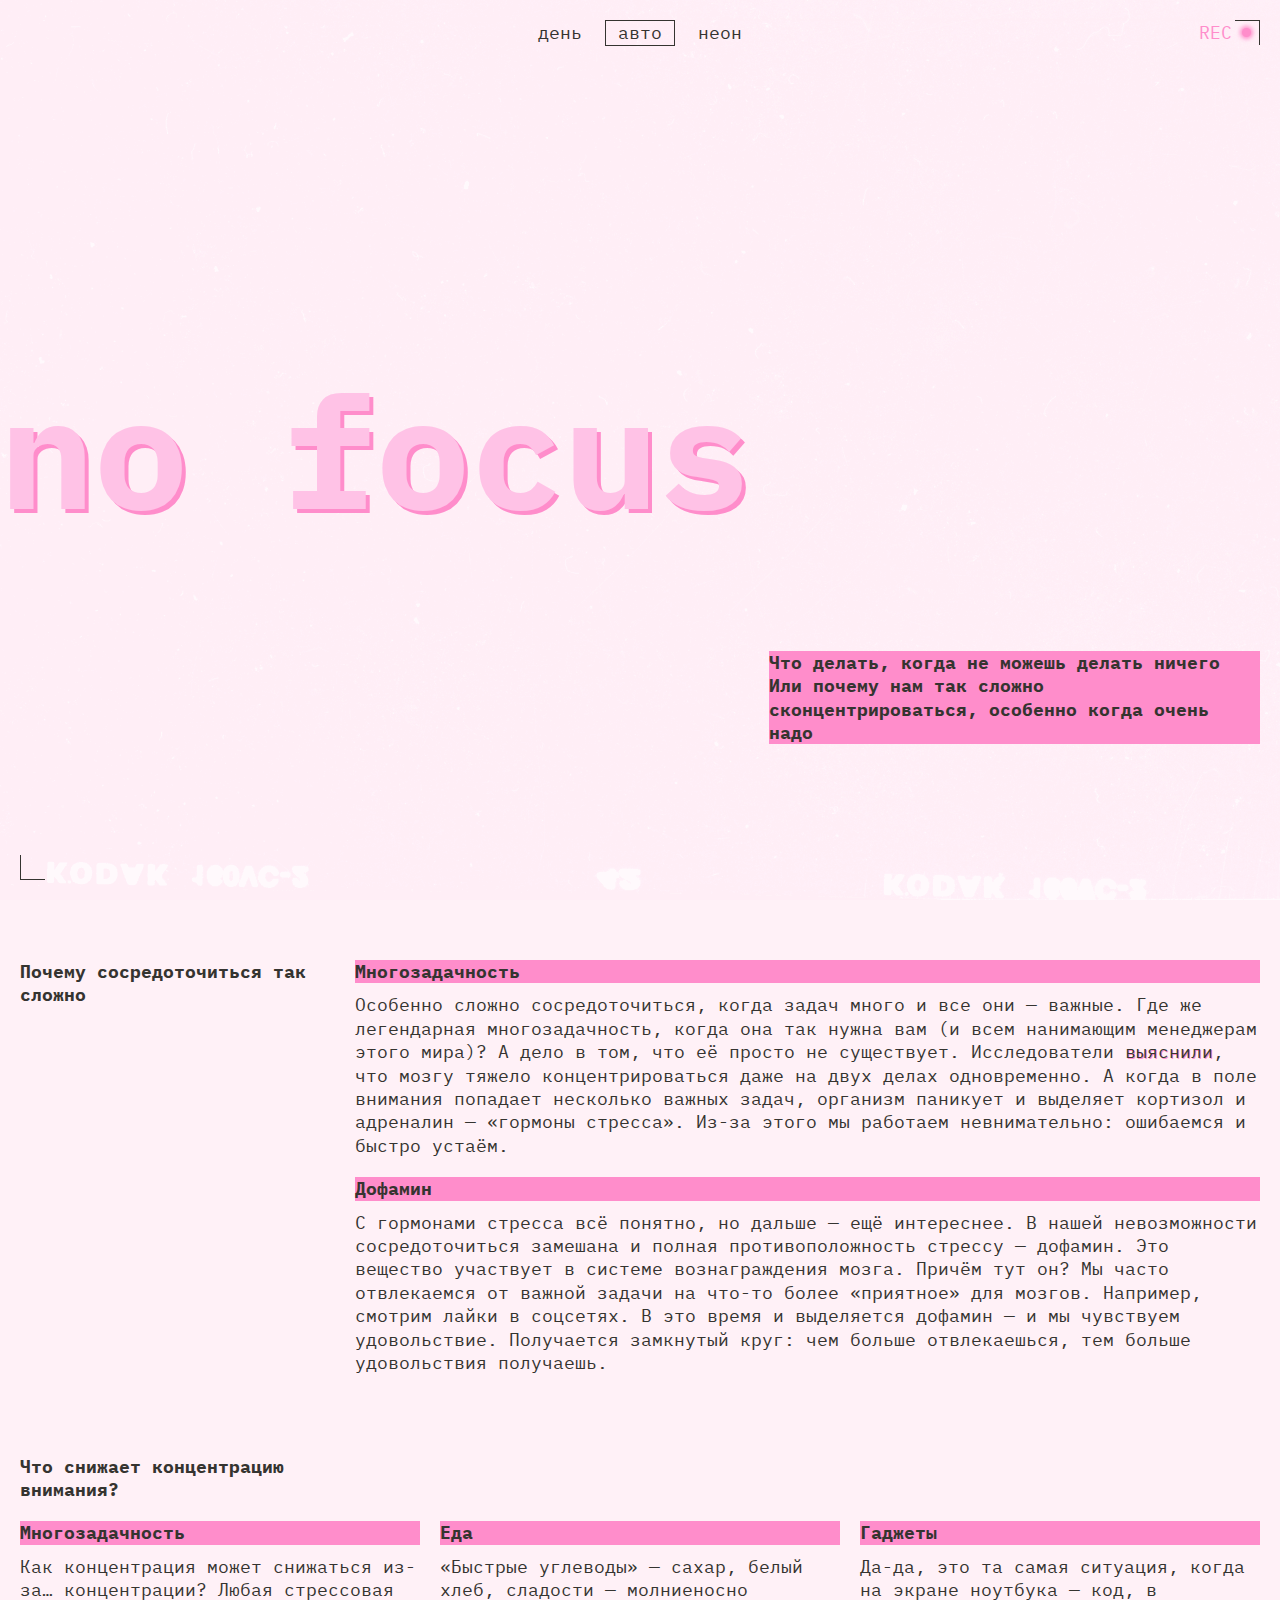
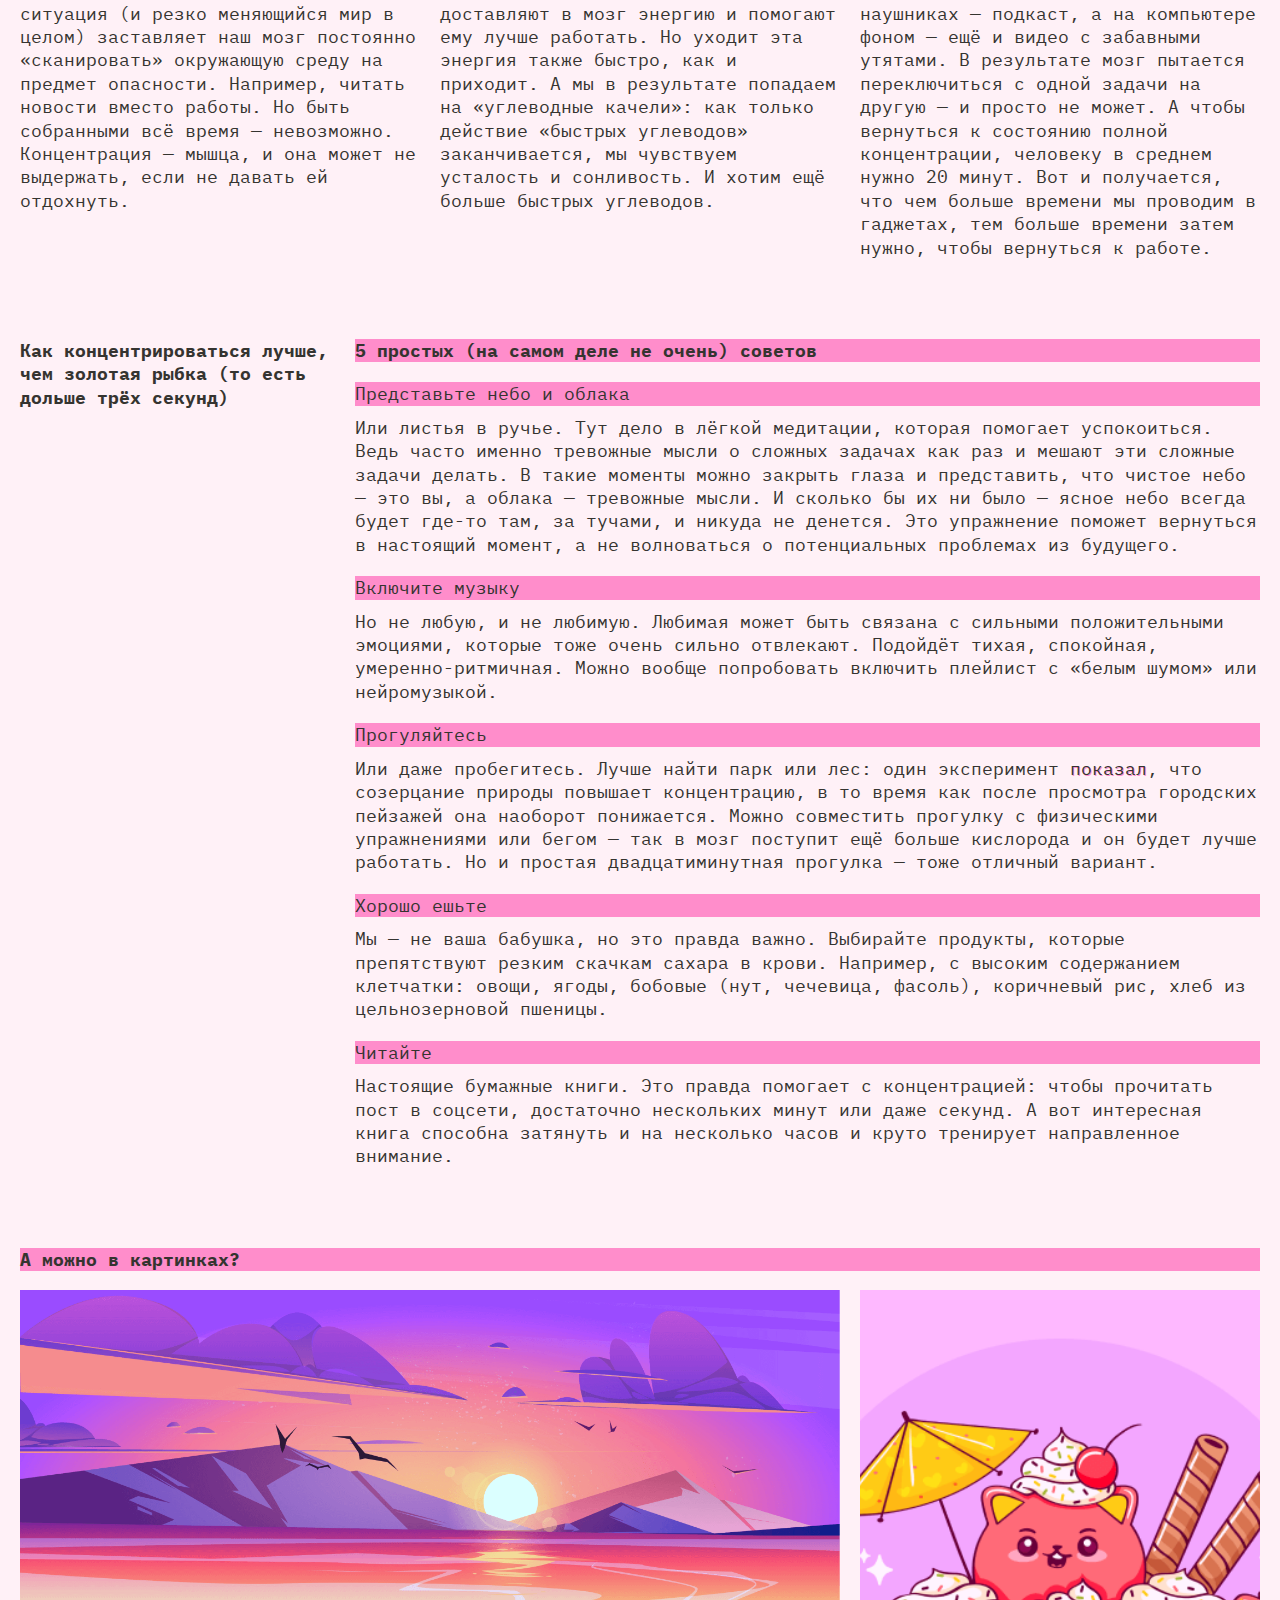
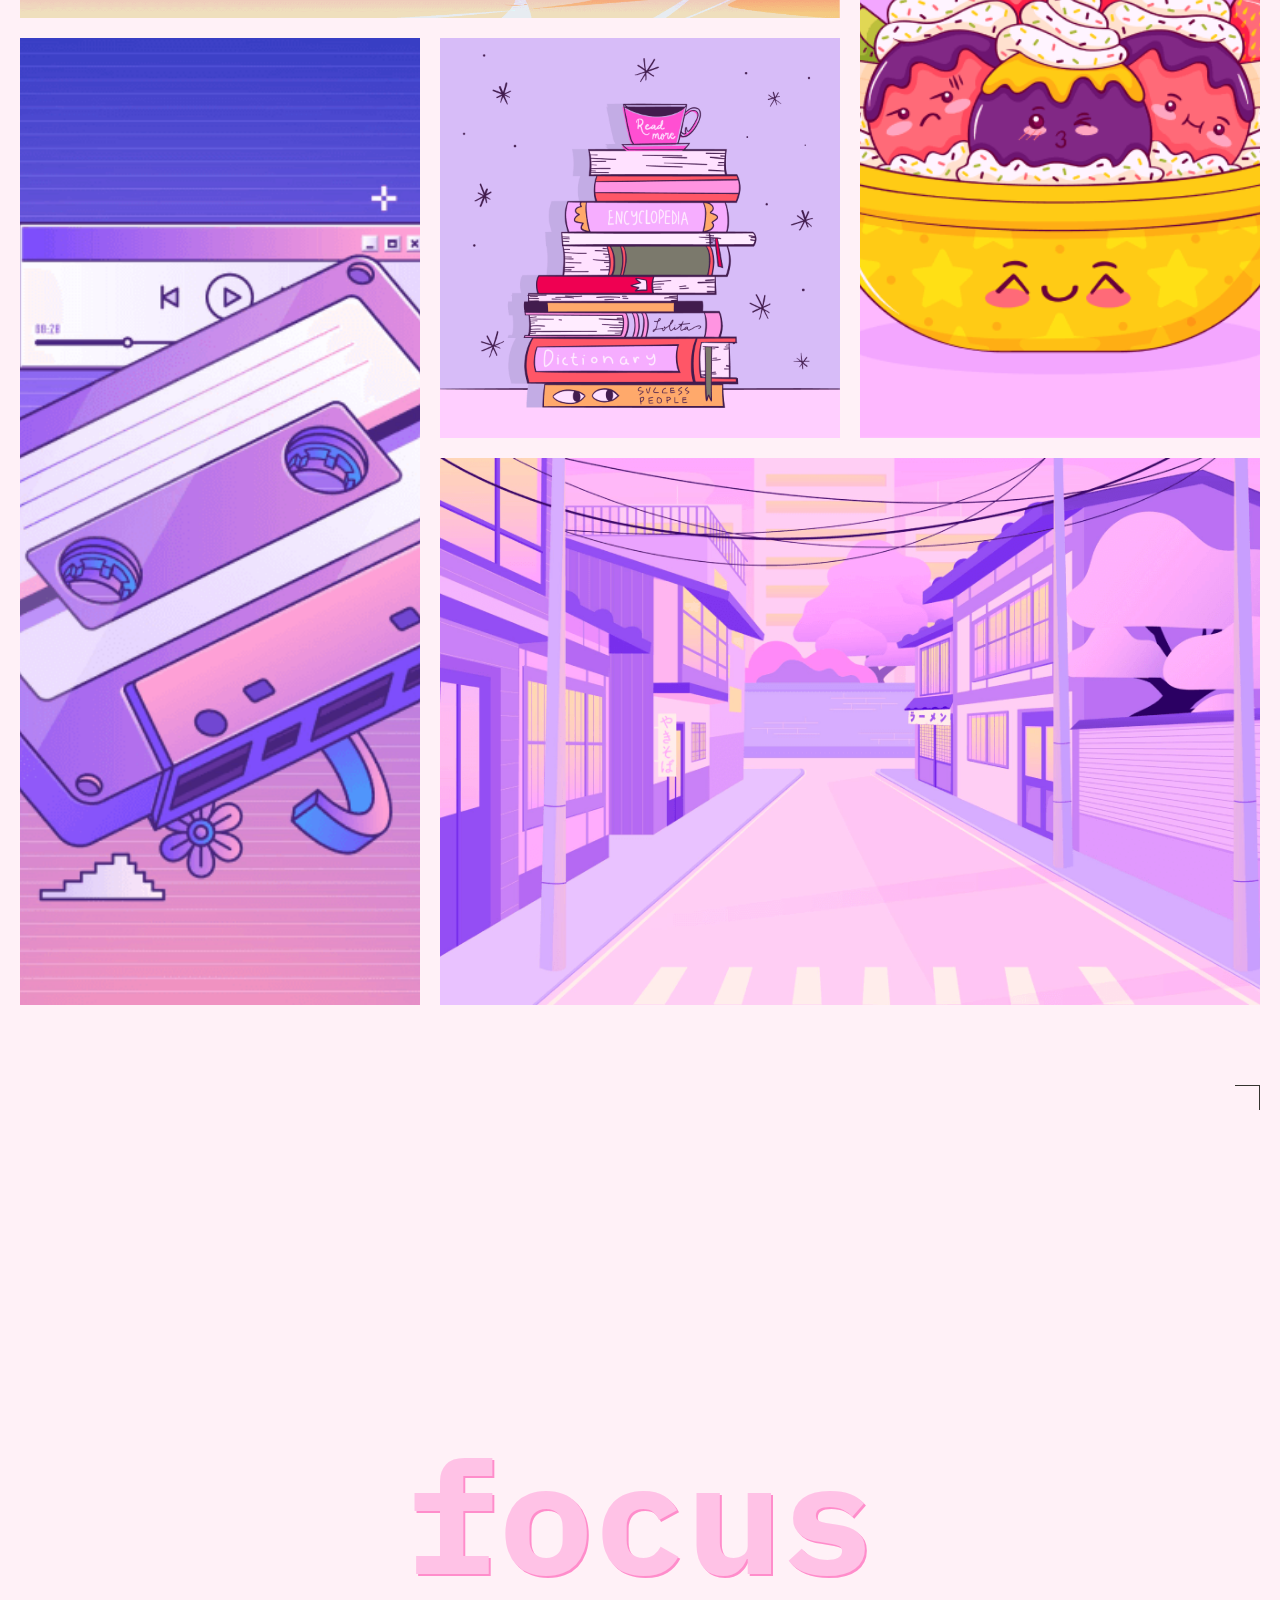
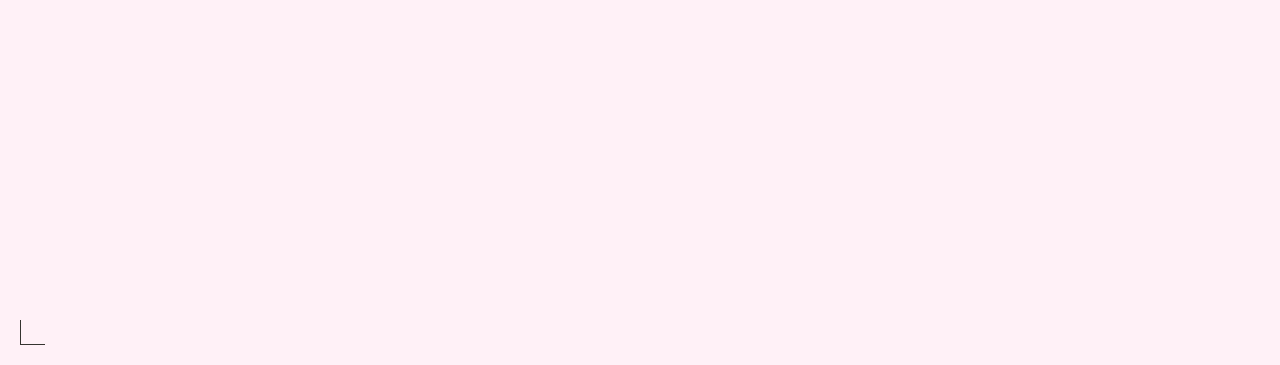
==== commit 125801b3: "ПР-3, v.9" ====
--- a/index.html
+++ b/index.html
@@ -52,17 +52,23 @@
       <span class="header__decor" aria-hidden="true"></span>
     </header>
     <main class="main">
-      <section class="main__section-focus">
+      <section class="content-section focus">
         <h2 class="main__section__title">Почему сосредоточиться так сложно</h2>
         <div class="section__container">
           <article class="article">
-            <h3 class="section__article__subtitle sub__title-decor">Многозадачность</h3>
+            <h3 class="section__article__subtitle sub__title-decor">
+              Многозадачность
+            </h3>
             <p class="article__text">
               Особенно сложно сосредоточиться, когда задач много и все они —
               важные. Где же легендарная многозадачность, когда она так нужна
               вам (и всем нанимающим менеджерам этого мира)? А дело в том, что
               её просто не существует. Исследователи
-              <a href="https://dana.org/article/multicosts-of-multitasking/" class="section__article-text-link" target="_blank"
+              <a
+                href="https://dana.org/article/multicosts-of-multitasking/"
+                class="section__article-text-link"
+                target="_blank"
+                rel="noopener noreferrer"
                 >выяснили</a
               >, что мозгу тяжело концентрироваться даже на двух делах
               одновременно. А когда в поле внимания попадает несколько важных
@@ -87,11 +93,15 @@
         </div>
       </section>
 
-      <section class="main__section-concentrate">
-        <h2 class="main__section__title content__title">Что снижает концентрацию внимания?</h2>
+      <section class="content-section concentrate">
+        <h2 class="main__section__title content__title">
+          Что снижает концентрацию внимания?
+        </h2>
         <div class="section__container">
           <article class="article">
-            <h3 class="section__article__subtitle sub__title-decor">Многозадачность</h3>
+            <h3 class="section__article__subtitle sub__title-decor">
+              Многозадачность
+            </h3>
             <p class="article__text">
               Как концентрация может снижаться из-за… концентрации? Любая
               стрессовая ситуация (и резко меняющийся мир в целом) заставляет
@@ -127,7 +137,7 @@
         </div>
       </section>
 
-      <section class="main__section__concentrate-better">
+      <section class="content-section concentrate-better">
         <h2 class="main__section__title content__title">
           Как концентрироваться лучше, чем золотая рыбка (то есть дольше трёх
           секунд)
@@ -173,15 +183,23 @@
 
             <li class="article__list-item">
               <article class="article">
-                <h4 class="section__article__subtitle text-decor">Прогуляйтесь</h4>
+                <h4 class="section__article__subtitle text-decor">
+                  Прогуляйтесь
+                </h4>
                 <p class="article__text">
                   Или даже пробегитесь. Лучше найти парк или лес: один
-                  эксперимент <a href="https://www.sciencedirect.com/science/article/abs/pii/S0272494415000328" class="section__article-text-link" target="_blank"
-                  >показал</a>, что созерцание природы повышает
-                  концентрацию, в то время как после просмотра городских
-                  пейзажей она наоборот понижается. Можно совместить прогулку с
-                  физическими упражнениями или бегом — так в мозг поступит ещё
-                  больше кислорода и он будет лучше работать. Но и простая
+                  эксперимент
+                  <a
+                    href="https://www.sciencedirect.com/science/article/abs/pii/S0272494415000328"
+                    class="section__article-text-link"
+                    target="_blank"
+                    rel="noopener noreferrer"
+                    >показал</a
+                  >, что созерцание природы повышает концентрацию, в то время
+                  как после просмотра городских пейзажей она наоборот
+                  понижается. Можно совместить прогулку с физическими
+                  упражнениями или бегом — так в мозг поступит ещё больше
+                  кислорода и он будет лучше работать. Но и простая
                   двадцатиминутная прогулка — тоже отличный вариант.
                 </p>
               </article>
@@ -189,7 +207,9 @@
 
             <li class="article__list-item">
               <article class="article">
-                <h4 class="section__article__subtitle text-decor">Хорошо ешьте</h4>
+                <h4 class="section__article__subtitle text-decor">
+                  Хорошо ешьте
+                </h4>
                 <p class="article__text">
                   Мы — не ваша бабушка, но это правда важно. Выбирайте продукты,
                   которые препятствуют резким скачкам сахара в крови. Например,
@@ -216,15 +236,42 @@
       </section>
 
       <section class="main__section-image">
-        <h3 class="section__article__subtitle sub__title-decor">А можно в картинках?</h3>
+        <h3 class="section__article__subtitle sub__title-decor">
+          А можно в картинках?
+        </h3>
         <div class="container__image">
-          <img src="./images/sunset.png" class="section__image sunset" loading="lazy" alt="закат">
-          <img src="./images/ice-cream.png" class="section__image ice-cream" loading="lazy" alt="мороженое">
-          <img src="./images/tape.png" class="section__image tape" loading="lazy" alt="Кассета">
-          <img src="./images/books.png" class="section__image books" loading="lazy" alt="Книги">
-          <img src="./images/street.png" class="section__image street" loading="lazy" alt="Улица">
-        </div>
-
+          <img
+            src="./images/sunset.png"
+            class="section__image sunset"
+            loading="lazy"
+            alt="закат"
+          />
+          <img
+            src="./images/ice-cream.png"
+            class="section__image ice-cream"
+            loading="lazy"
+            alt="мороженое"
+          />
+          <img
+            src="./images/tape.png"
+            class="section__image tape"
+            loading="lazy"
+            alt="Кассета"
+          />
+          <img
+            src="./images/books.png"
+            class="section__image books"
+            loading="lazy"
+            alt="Книги"
+          />
+          <img
+            src="./images/street.png"
+            class="section__image street"
+            loading="lazy"
+            alt="Улица"
+          />
+        </div>
+      </section>
     </main>
     <footer class="footer decorative-corners">
       <h2 class="footer__title">focus</h2>
--- a/styles/variables.css
+++ b/styles/variables.css
@@ -4,16 +4,16 @@
 */
 
 :root {
-  --font-family: "IBM Plex Mono", monospace;
+  --main-font-family: "IBM Plex Mono", monospace;
+  --bg-color: #000028;
   --bg-image: url(../images/cover-image-dark.png);
+  --decorative-corners: var(--accent-color);
+  --button-color: var(--accent-color);
+  --logo-size: clamp(7.25rem, 7.0115rem + 1.0178vw, 7.5rem);
   --accent-color: #ff0070;
-  --secondary-color: #ff007066;
-  --button-text-color: #ff0070;
-  --heading-text-color: #db00ff;
-  --main-section-title-color: #ff0070;
+  --header-color: #db00ff;
+  --hover-color: #ff007066;
+  --section-title: var(--accent-color);
   --subtitle-text-color: #000028;
-  --subtitle-bg-color: #ff0070;
   --text-color: #f1b2ce;
-  --color-underlining-links: #f1b2ce;
-  --footer-text-color: #db00ff;
 }
--- a/styles/style.css
+++ b/styles/style.css
@@ -2,7 +2,8 @@
 
 .page {
   /* сохраните в разметке и стилях класс page у тега body. Он удобен, чтобы составлять селекторы для разных цветовых тем. */
-  font-family: var(--font-family);
+  font-family: var(--main-font-family);
+  background-color: var(--bg-color);
   background-image: var(--bg-image);
   background-position: center;
   background-size: cover;
@@ -15,7 +16,7 @@
 /* Фон субзаголовков */
 .sub__title-decor {
   color: var(--subtitle-text-color, #000028);
-  background-color: var(--subtitle-bg-color, #ff0070);
+  background-color: var(--accent-color, #ff0070);
 }
 
 /* Основные cтили для ХЕДЕР */
@@ -27,6 +28,7 @@
   position: relative;
   align-items: center;
   height: 100vh;
+  min-height: 668px;
 }
 
 /* Стили для контейнера кнопок в ХЕДЕР*/
@@ -67,8 +69,8 @@
 .decorative-corners::before {
   content: "";
   position: absolute;
-  border-top: 1px solid var(--accent-color, #ff0070);
-  border-right: 1px solid var(--accent-color, #ff0070);
+  border-top: 1px solid var(--decorative-corners, #ff0070);
+  border-right: 1px solid var(--decorative-corners, #ff0070);
   width: 25px;
   height: 25px;
   top: 10px;
@@ -79,8 +81,8 @@
 .decorative-corners::after {
   content: "";
   position: absolute;
-  border-left: 1px solid var(--accent-color, #ff0070);
-  border-bottom: 1px solid var(--accent-color, #ff0070);
+  border-left: 1px solid var(--decorative-corners, #ff0070);
+  border-bottom: 1px solid var(--decorative-corners, #ff0070);
   width: 25px;
   height: 25px;
   left: 10px;
@@ -92,7 +94,7 @@
   line-height: 100%;
   text-transform: lowercase;
   background-color: transparent;
-  color: var(--button-text-color, #ff0070);
+  color: var(--button-color, #ff0070);
   padding: 3px 12px;
   cursor: pointer;
   border: 1px solid transparent;
@@ -102,11 +104,12 @@
 .header__theme-menu-button_active {
   cursor: default;
   border-color: currentColor;
+  outline: none;
 }
 
 /* Стили при наведении мышки для кнопок в ХЕДЕР*/
 .header__theme-menu-button:hover {
-  outline: 1px solid var(--secondary-color, #ff007066);
+  outline: 1px solid var(--hover-color, #ff007066);
 }
 
 /* Стили при клике мышки/клавиатуры для кнопок в ХЕДЕР*/
@@ -118,9 +121,9 @@
 
 /* Стили заголовка в ХЕДЕР */
 .header__title {
-  font-size: clamp(7.25rem, 7.0115rem + 1.0178vw, 7.5rem);
+  font-size: var(--logo-size);
   line-height: 97px;
-  color: var(--heading-text-color, #db00ff);
+  color: var(--header-color, #db00ff);
   text-shadow: 4px 4px 0 var(--accent-color, #ff0070);
 }
 
@@ -140,34 +143,20 @@
 .main__section__title {
   font-size: 18px;
   line-height: 130%;
-  color: var(--main-section-title-color, #ff0070);
+  color: var(--section-title, #ff0070);
+}
+
+/* Стили секций в основном контенте */
+.content-section {
+  display: grid;
+  gap: 20px;
+  margin-block-end: 49px;
 }
 
 /* Стили для контейнера карточек */
 .section__container {
   display: grid;
   gap: 20px;
-}
-
-/* Стили секций 1 в основном контенте */
-.main__section-focus {
-  display: grid;
-  gap: 20px;
-  margin-block-end: 50px;
-}
-
-/* Стили секций 2 в основном контенте */
-.main__section-concentrate {
-  display: grid;
-  gap: 20px;
-  margin-block-end: 50px;
-}
-
-/* Стили секций 3 в основном контенте */
-.main__section__concentrate-better {
-  display: grid;
-  gap: 20px;
-  margin-block-end: 50px;
 }
 
 /* Стили для карточек в секциях */
@@ -198,25 +187,27 @@
 /* Стили для суб-суб-заголовка в секции основного контента */
 .text-decor {
   color: var(--subtitle-text-color, #000028);
-  background-color: var(--subtitle-bg-color, #ff0070);
+  background-color: var(--accent-color, #ff0070);
   font-weight: 400;
 }
 
 /* Стили для ссылок в основном контенте */
 .section__article-text-link {
   text-shadow: 1px 1px 0 var(--accent-color, #ff0070);
+  outline: none;
+  border: none;
   text-decoration: none;
 }
 
-/* Стили для ссылок в состоянии hover в основном контенте */
-.section__article-text-link:hover {
-  text-decoration: underline;
+.article__text .section__article-text-link:hover {
+  border-bottom: 1px solid var(--text-color);
+  text-decoration: none;
 }
 
 /* Стили для ссылок в состоянии focus/focus-visible в основном контенте */
-.section__article-text-link:focus,
+.article__text .section__article-text-link:focus,
 .section__article-text-link:focus-visible {
-  outline: 1px solid var(--color-underlining-links);
+  outline: 1px solid var(--text-color);
 }
 
 /* Стили для секции изображений в основном контенте  */
@@ -248,14 +239,15 @@
   position: relative;
   display: grid;
   height: 100vh;
+  min-height: 668px;
   place-items: center;
 }
 
 /* Стили для заголовка в ФУТЕР */
 .footer__title {
-  font-size: clamp(7.25rem, 7.0115rem + 1.0178vw, 7.5rem);
+  font-size: var(--logo-size);
   line-height: 95px;
-  color: var(--footer-text-color, #db00ff);
+  color: var(--header-color, #db00ff);
   text-shadow: 2px 2px 0 var(--accent-color, #ff0070);
 }
 
@@ -305,17 +297,17 @@
     max-width: 236px;
   }
 
-  .main__section-focus {
+  .focus {
     grid-template-columns: 236px 1fr;
     gap: 20px;
     margin-block-end: 80px;
   }
 
-  .main__section-concentrate {
+  .concentrate {
     margin-block-end: 80px;
   }
 
-  .main__section__concentrate-better {
+  .concentrate-better {
     grid-template-columns: 236px 1fr;
     gap: 20px;
     margin-block-end: 79px;
@@ -394,29 +386,27 @@
     max-width: 491px;
   }
 
-  .main__section-focus {
+  .focus {
     grid-template-columns: 315px 1fr;
     gap: 20px;
     margin-block-end: 80px;
   }
 
-  .main__section__title {
-    max-width: 315px;
-  }
-
-  .main__section-concentrate .section__container {
+  .concentrate .section__container {
     grid-template-columns: repeat(3, 1fr);
     align-items: start;
   }
-  .section__article__subtitle {
-    height: min-content;
-  }
-
-  .main__section__concentrate-better {
+
+  .concentrate-better {
     grid-template-columns: 315px 1fr;
     gap: 20px;
     margin-block-end: 80px;
   }
+
+  .section__article__subtitle {
+    height: min-content;
+  }
+
   .footer__title {
     font-size: clamp(7.5rem, 0.5625rem + 14.4531vw, 9.8125rem);
     line-height: 130px;
--- a/styles/dark.css
+++ b/styles/dark.css
@@ -9,20 +9,37 @@
     Так стили написанные ниже будут иметь больший вес,
     чем стили в медиазапросе предпочтений пользователя
   */
-  --font-family: "IBM Plex Mono", monospace;
+  --main-font-family: "IBM Plex Mono", monospace;
+  --bg-color: #000028;
   --bg-image: url(../images/cover-image-dark.png);
+  --decorative-corners: var(--accent-color);
+  --button-color: var(--accent-color);
+  --logo-size: clamp(7.25rem, 7.0115rem + 1.0178vw, 7.5rem);
   --accent-color: #ff0070;
-  --secondary-color: #ff007066;
-  --button-text-color: #ff0070;
-  --heading-text-color: #db00ff;
-  --main-section-title-color: #ff0070;
+  --header-color: #db00ff;
+  --hover-color: #ff007066;
+  --section-title: #ff0070;
   --subtitle-text-color: #000028;
-  --subtitle-bg-color: #ff0070;
   --text-color: #f1b2ce;
-  --color-underlining-links: #f1b2ce;
-  --footer-text-color: #db00ff;
 }
 
 .theme-dark .page {
   /* Вам также нужно будет написать ряд подобных селекторов */
 }
+
+@media (prefers-color-scheme: dark) {
+  :root {
+    --main-font-family: "IBM Plex Mono", monospace;
+    --bg-color: #000028;
+    --bg-image: url(../images/cover-image-dark.png);
+    --decorative-corners: var(--accent-color);
+    --button-color: var(--accent-color);
+    --logo-size: clamp(7.25rem, 7.0115rem + 1.0178vw, 7.5rem);
+    --accent-color: #ff0070;
+    --header-color: #db00ff;
+    --hover-color: #ff007066;
+    --section-title: #ff0070;
+    --subtitle-text-color: #000028;
+    --text-color: #f1b2ce;
+  }
+}
--- a/styles/light.css
+++ b/styles/light.css
@@ -9,87 +9,57 @@
     Так стили написанные ниже будут иметь больший вес,
     чем стили в медиазапросе предпочтений пользователя
   */
-  --font-family: "IBM Plex Mono", monospace;
+  --main-font-family: "IBM Plex Mono", monospace;
+  --bg-color: #fff1f7;
   --bg-image: url(../images/cover-image-light.png);
+  --decorative-corners: #353430;
+  --button-color: #353430;
+  --logo-size: clamp(7.25rem, 7.0115rem + 1.0178vw, 7.5rem);
   --accent-color: #ff8dcb;
-  --secondary-color: #32312d66;
-  --button-text-color: #353430;
-  --heading-text-color: #ffc2e6;
-  --main-section-title-color: #353430;
+  --header-color: #ffc2e6;
+  --hover-color: #32312d66;
+  --section-title: #353430;
   --subtitle-text-color: #353430;
-  --subtitle-bg-color: #ff8dcb;
   --text-color: #353430;
-  --color-underlining-links: #ff8dcb;
-  --footer-text-color: #ffc2e6;
-  --decorative-corners-color: #353430;
 }
 
 .theme-light .page {
   /* Вам также нужно будет написать ряд подобных селекторов */
-
-  /* Декоративный элемент в ХЕДЕР */
   .header__decor::before {
     display: none;
   }
-
-  /* Декоративный элемент в ХЕДЕР */
   .header__decor::after {
     display: none;
   }
-
-  /* Декоративные уголки before */
-  .decorative-corners::before {
-    border-top: 1px solid var(--decorative-corners-color, #353430);
-    border-right: 1px solid var(--decorative-corners-color, #353430);
-  }
-
-  /* Декоративные уголки after */
-  .decorative-corners::after {
-    border-left: 1px solid var(--decorative-corners-color, #353430);
-    border-bottom: 1px solid var(--decorative-corners-color, #353430);
-  }
-
-  /* Стили для кнопок в ХЕДЕР*/
-  .header__theme-menu-button {
-    color: var(--button-text-color, #353430);
-  }
-
-  /* Стили для активной кнопки в ХЕДЕР*/
   .header__theme-menu-button_active {
-    cursor: default;
-    border-color: currentColor;
-  }
-
-  /* Стили при наведении мышки для кнопок в ХЕДЕР*/
-  .header__theme-menu-button:hover {
-    outline: 1px solid var(--secondary-color, #32312d66);
-  }
-
-  /* Стили при клике мышки/клавиатуры для кнопок в ХЕДЕР*/
-  .header__theme-menu-button:focus,
-  .header__theme-menu-button:focus-visible {
-    outline: none;
-    border-bottom: 1px solid currentColor;
-  }
-
-  /* Стили для ссылок в основном контенте */
-  .section__article-text-link {
-    text-shadow: 1px 1px 0 var(--accent-color, #ff8dcb);
-    text-decoration: none;
-  }
-
-  /* Стили для ссылок в состоянии hover в основном контенте */
-  .section__article-text-link:hover {
-    text-decoration: underline;
-  }
-
-  /* Стили для ссылок в состоянии focus/focus-visible в основном контенте */
-  .section__article-text-link:focus,
-  .section__article-text-link:focus-visible {
-    outline: 1px solid #353430;
-  }
-  /* Стили для активной кнопки в ХЕДЕР*/
-  .header__theme-menu-button_active:hover {
     outline: none;
   }
 }
+
+@media (prefers-color-scheme: light) {
+  :root {
+    --main-font-family: "IBM Plex Mono", monospace;
+    --bg-color: #fff1f7;
+    --bg-image: url(../images/cover-image-light.png);
+    --decorative-corners: #353430;
+    --button-color: #353430;
+    --logo-size: clamp(7.25rem, 7.0115rem + 1.0178vw, 7.5rem);
+    --accent-color: #ff8dcb;
+    --header-color: #ffc2e6;
+    --hover-color: #32312d66;
+    --section-title: #353430;
+    --subtitle-text-color: #353430;
+    --text-color: #353430;
+  }
+  .theme-auto .page {
+    .header__decor::before {
+      display: none;
+    }
+    .header__decor::after {
+      display: none;
+    }
+    .header__theme-menu-button_active {
+      outline: none;
+    }
+  }
+}
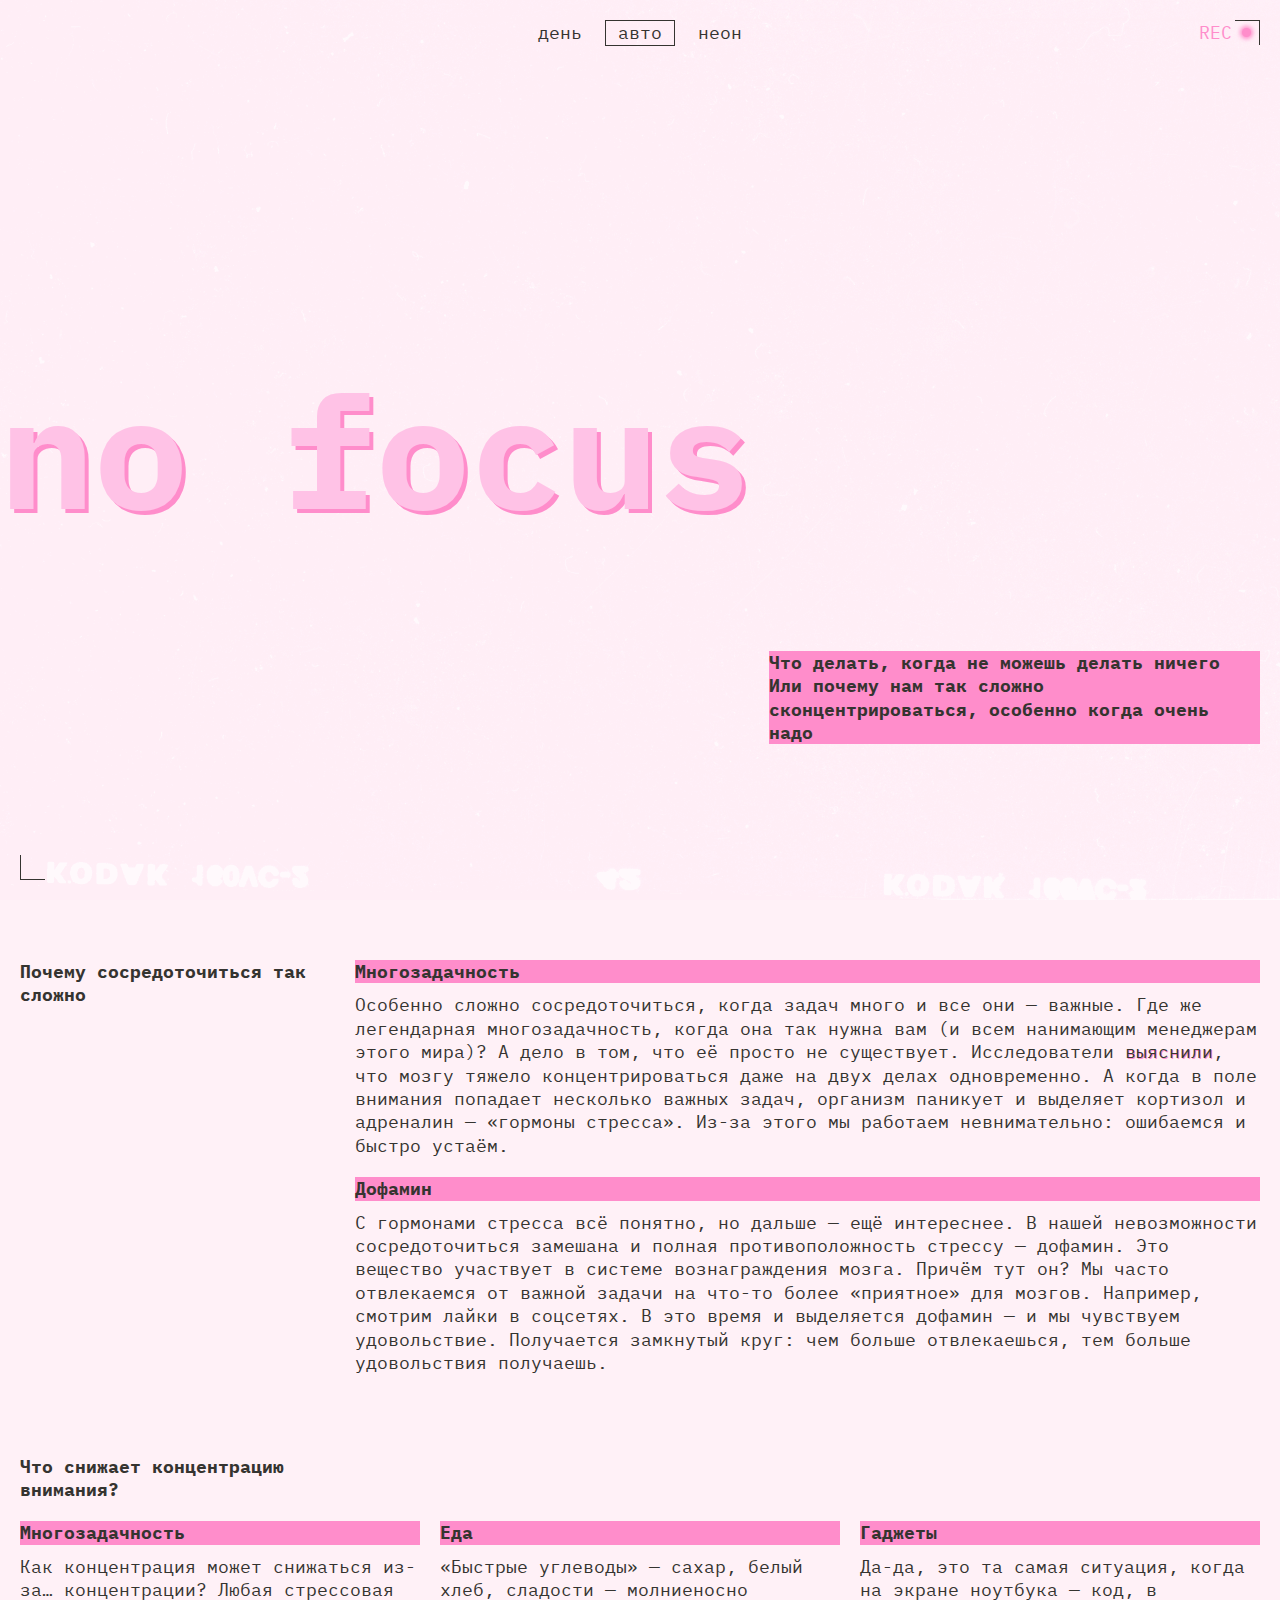
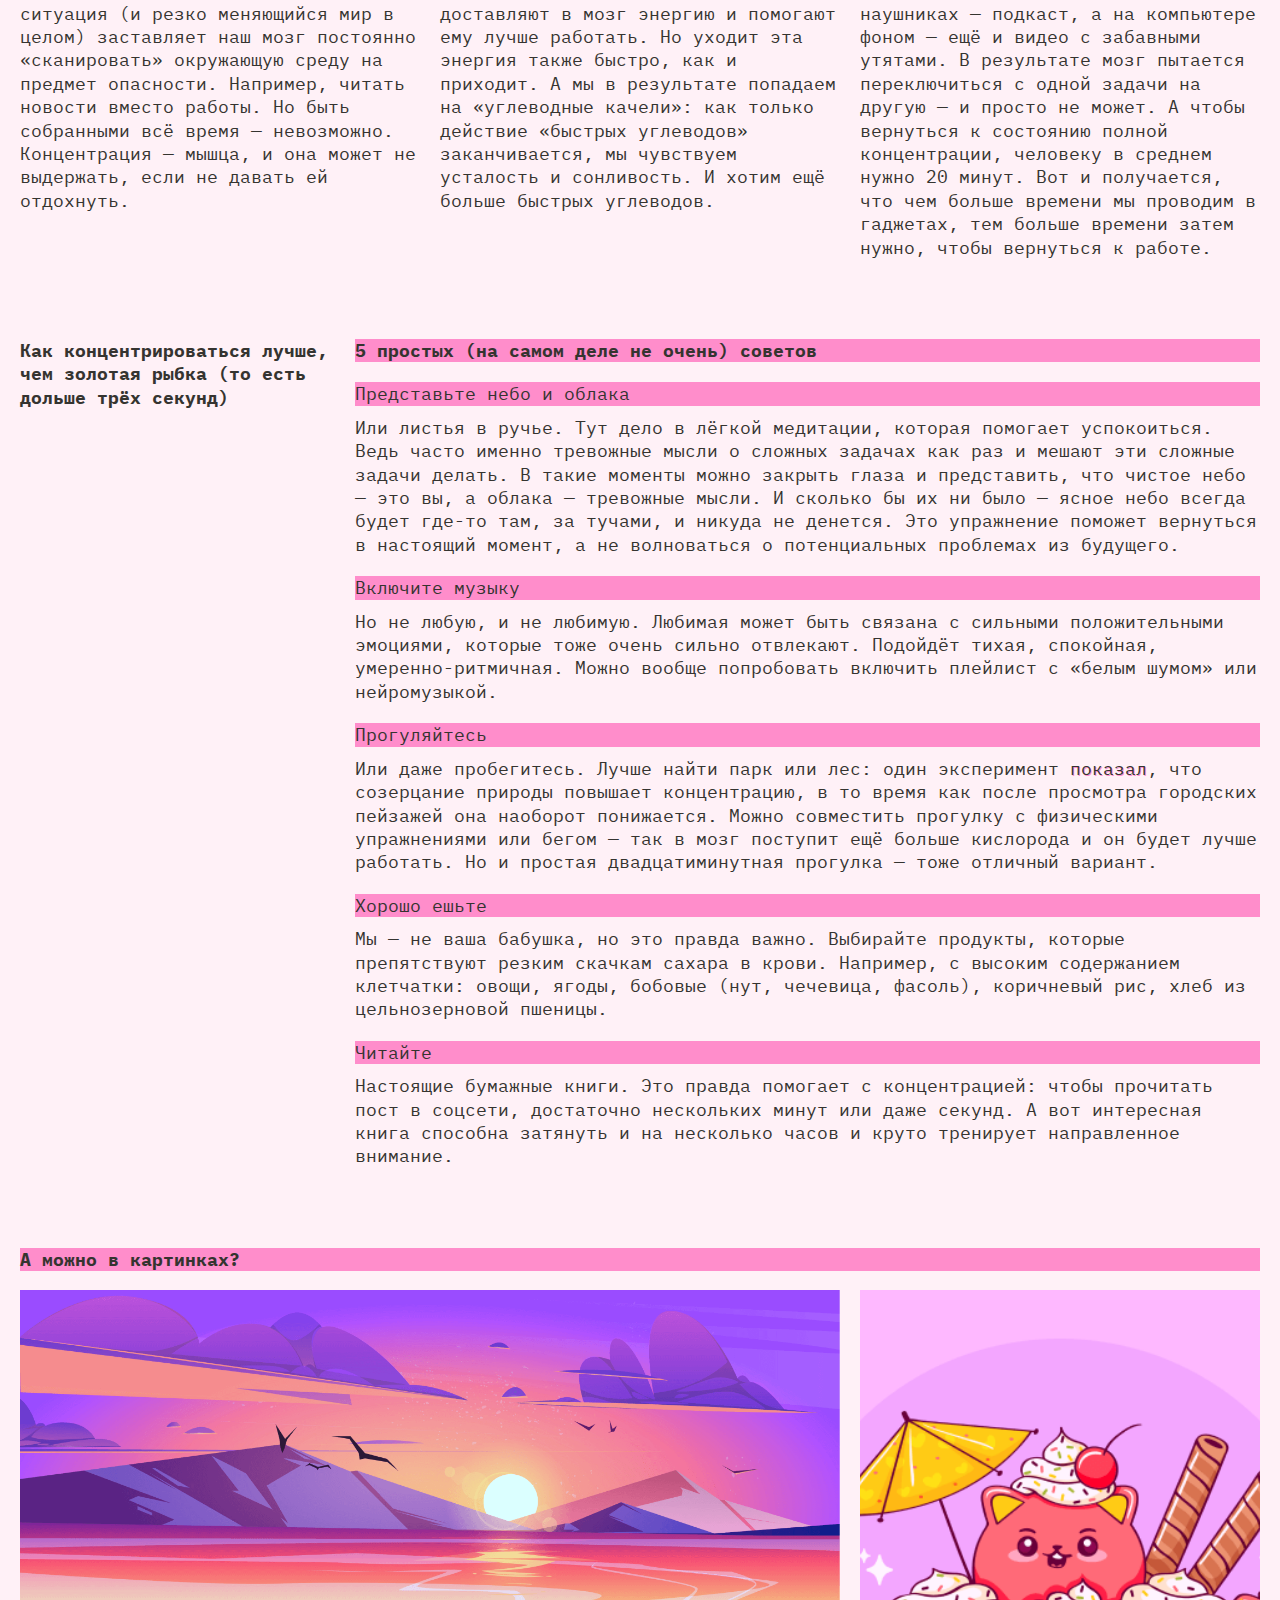
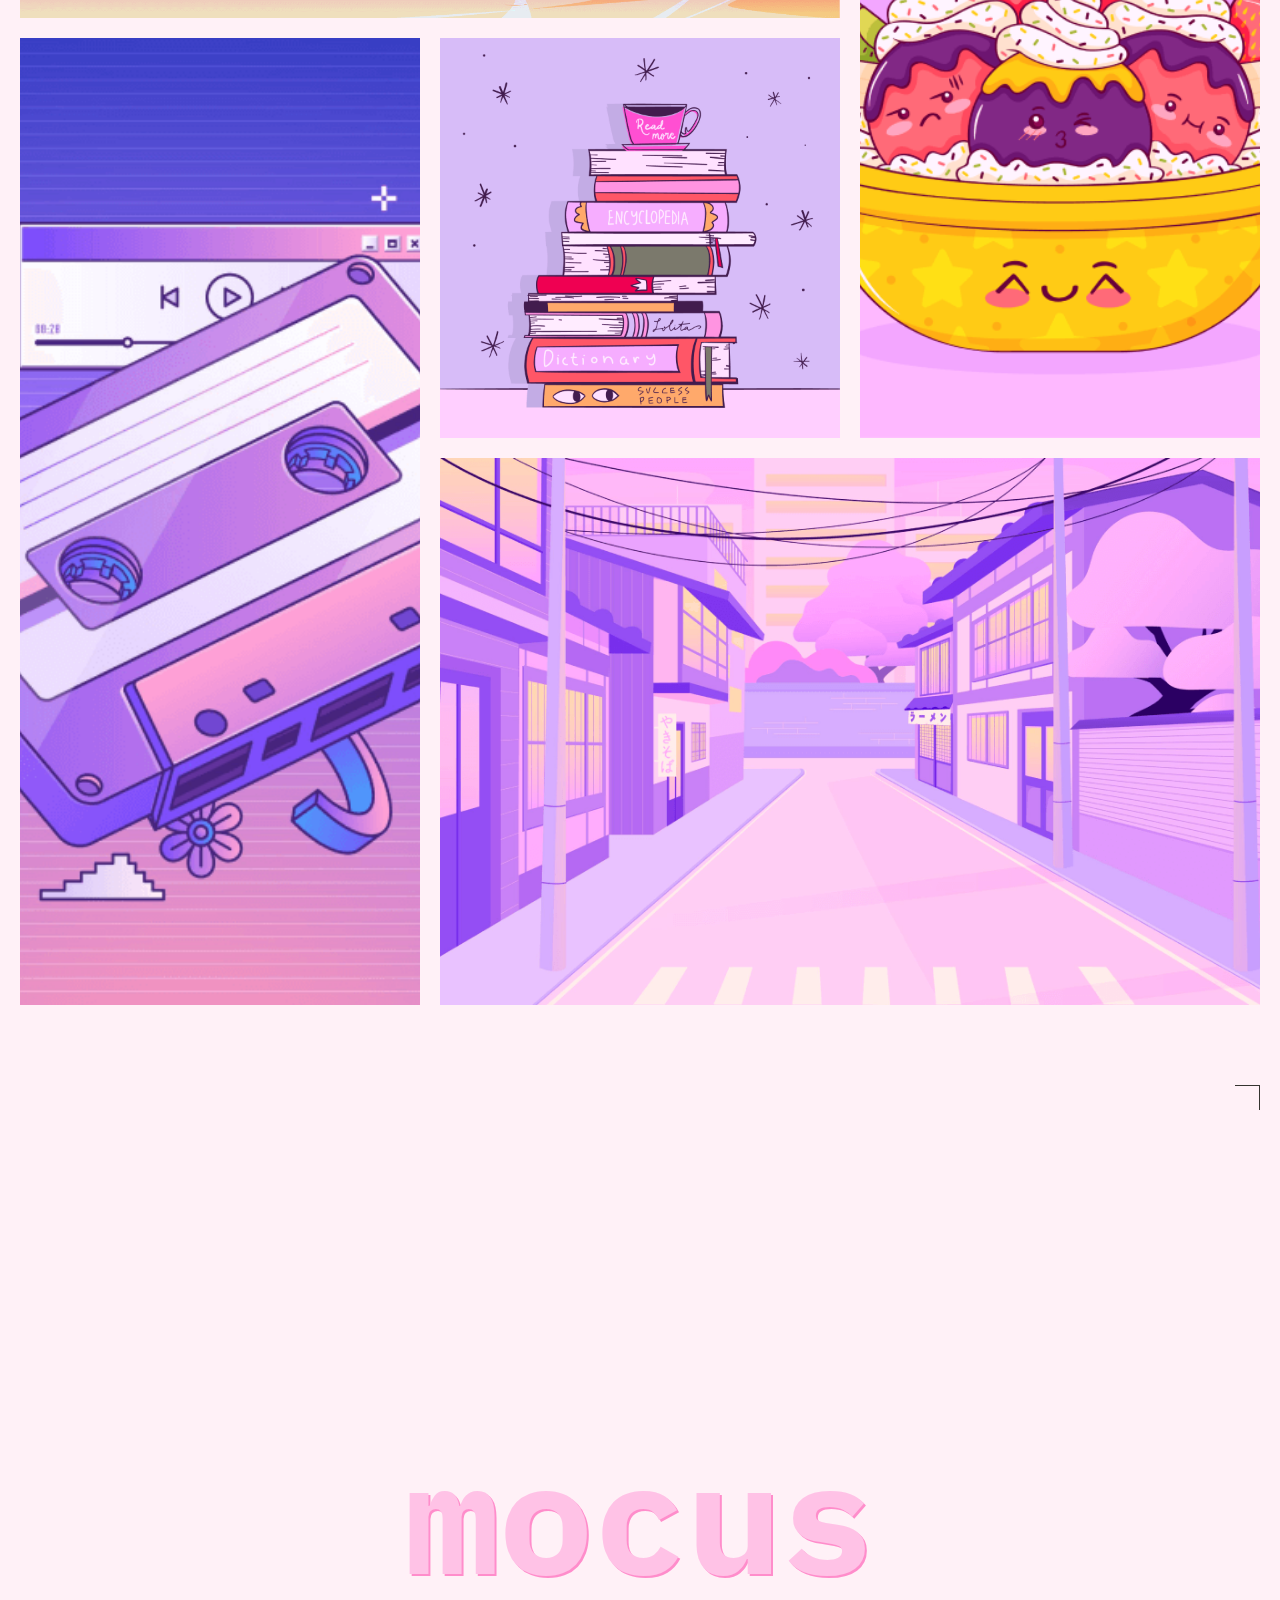
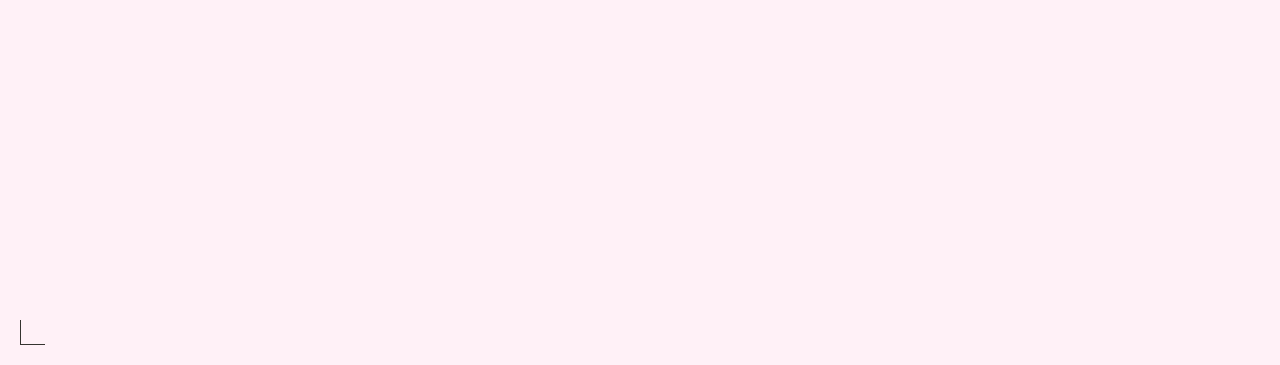
==== commit 03184b16: "ПР-3, v.9" ====
--- a/index.html
+++ b/index.html
@@ -274,7 +274,7 @@
       </section>
     </main>
     <footer class="footer decorative-corners">
-      <h2 class="footer__title">focus</h2>
+      <h2 class="footer__title">mocus</h2>
     </footer>
   </body>
 </html>
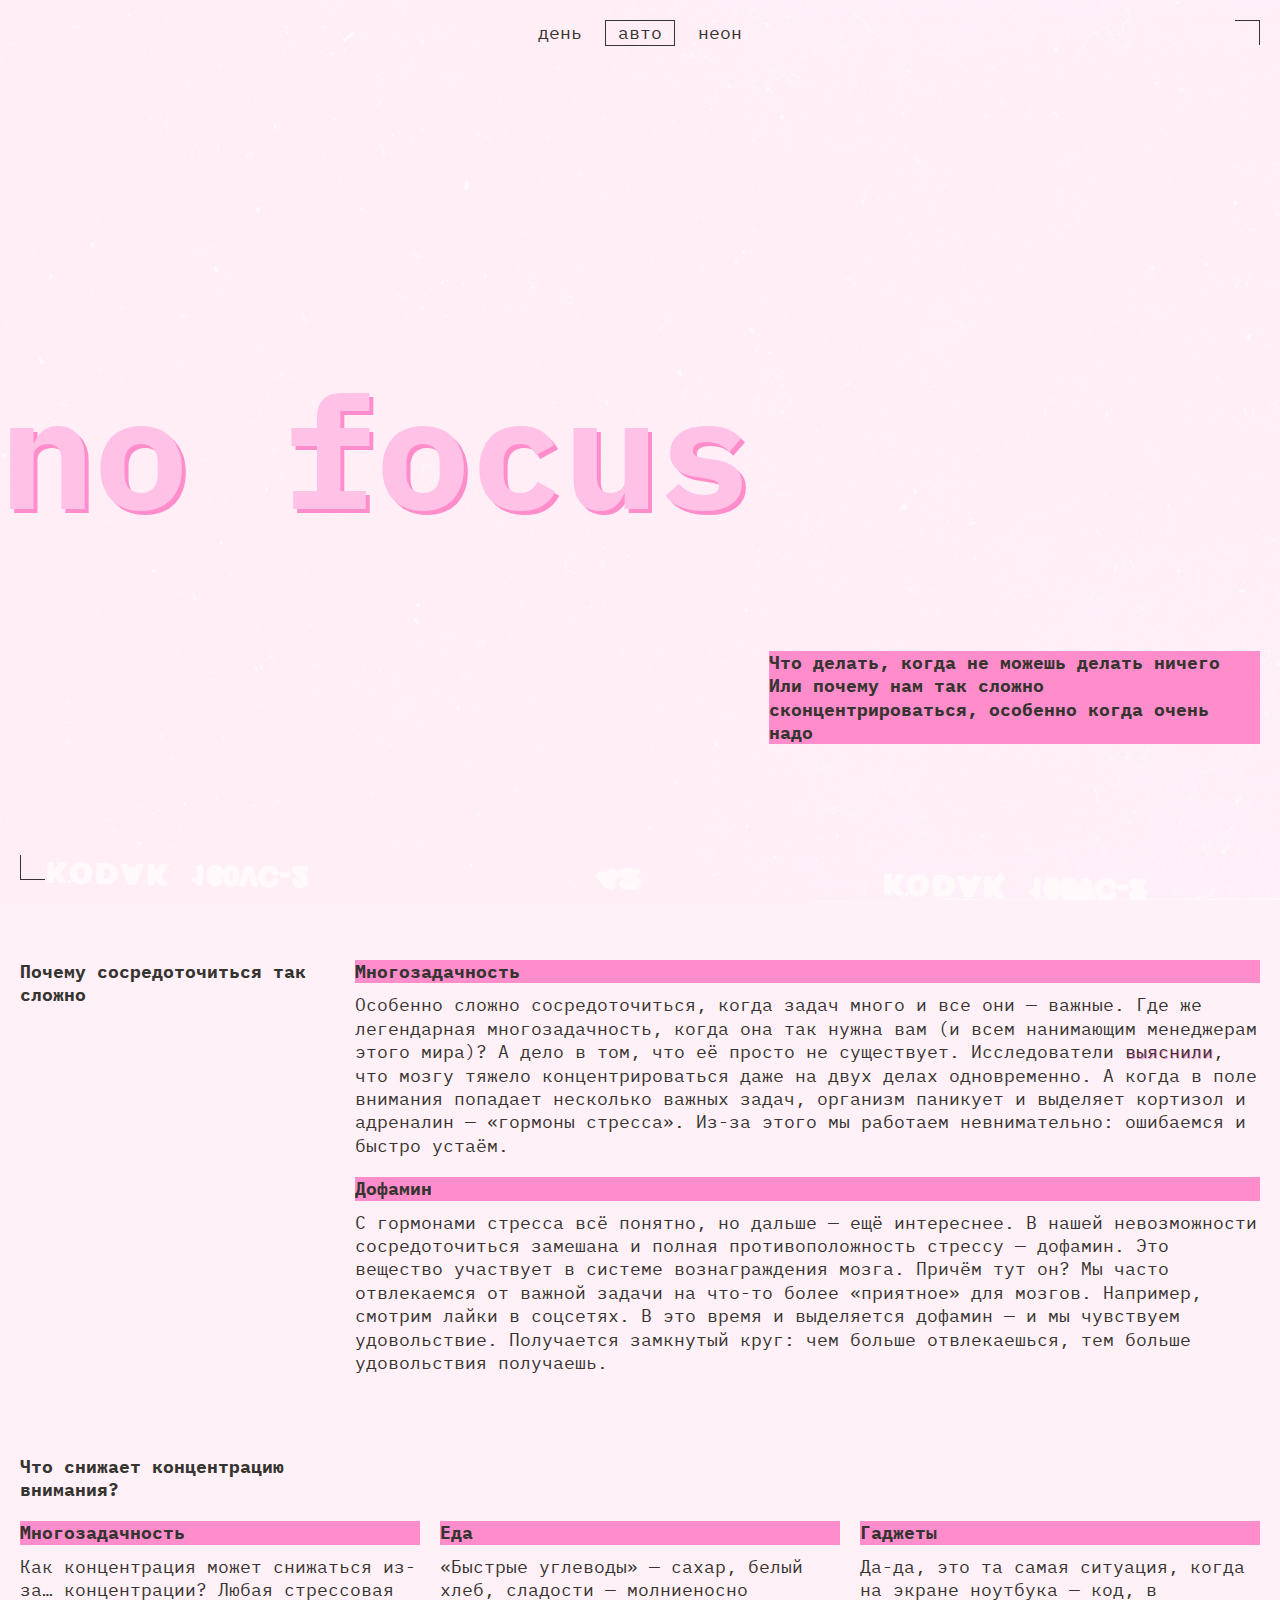
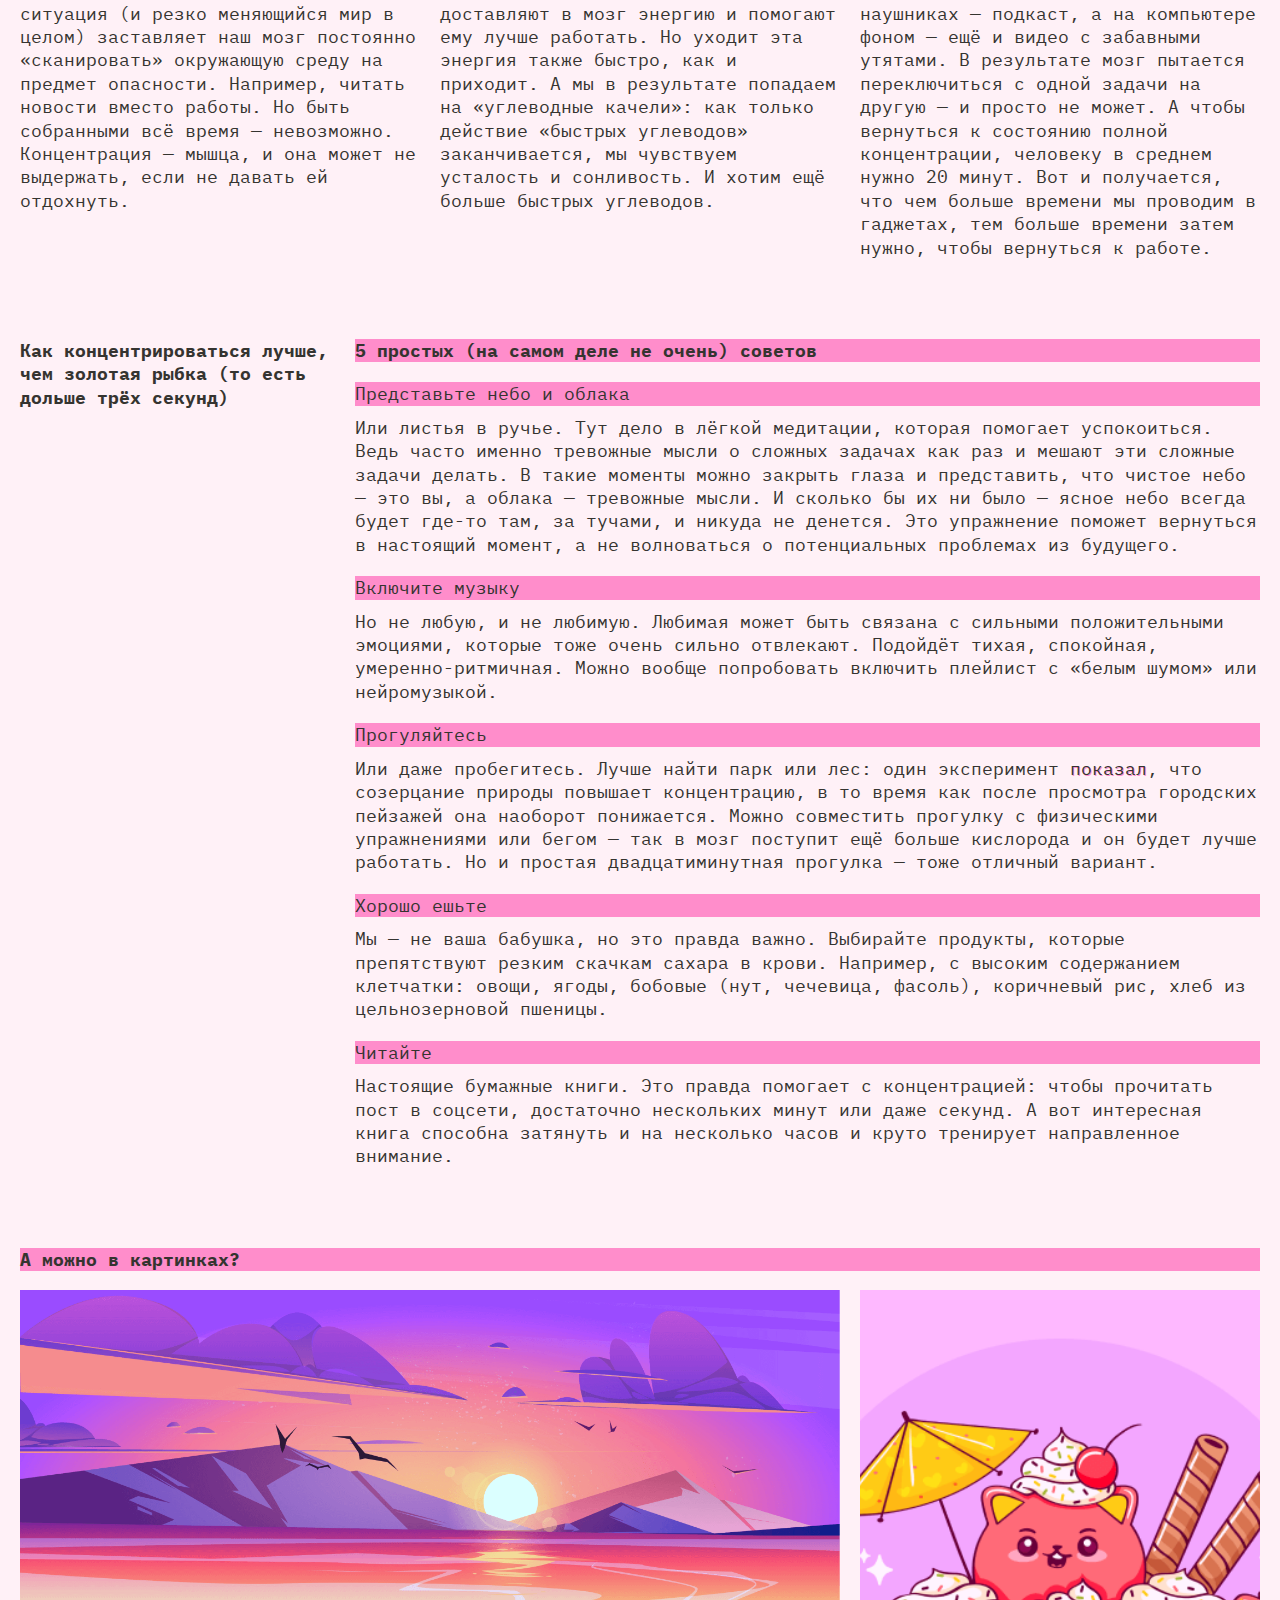
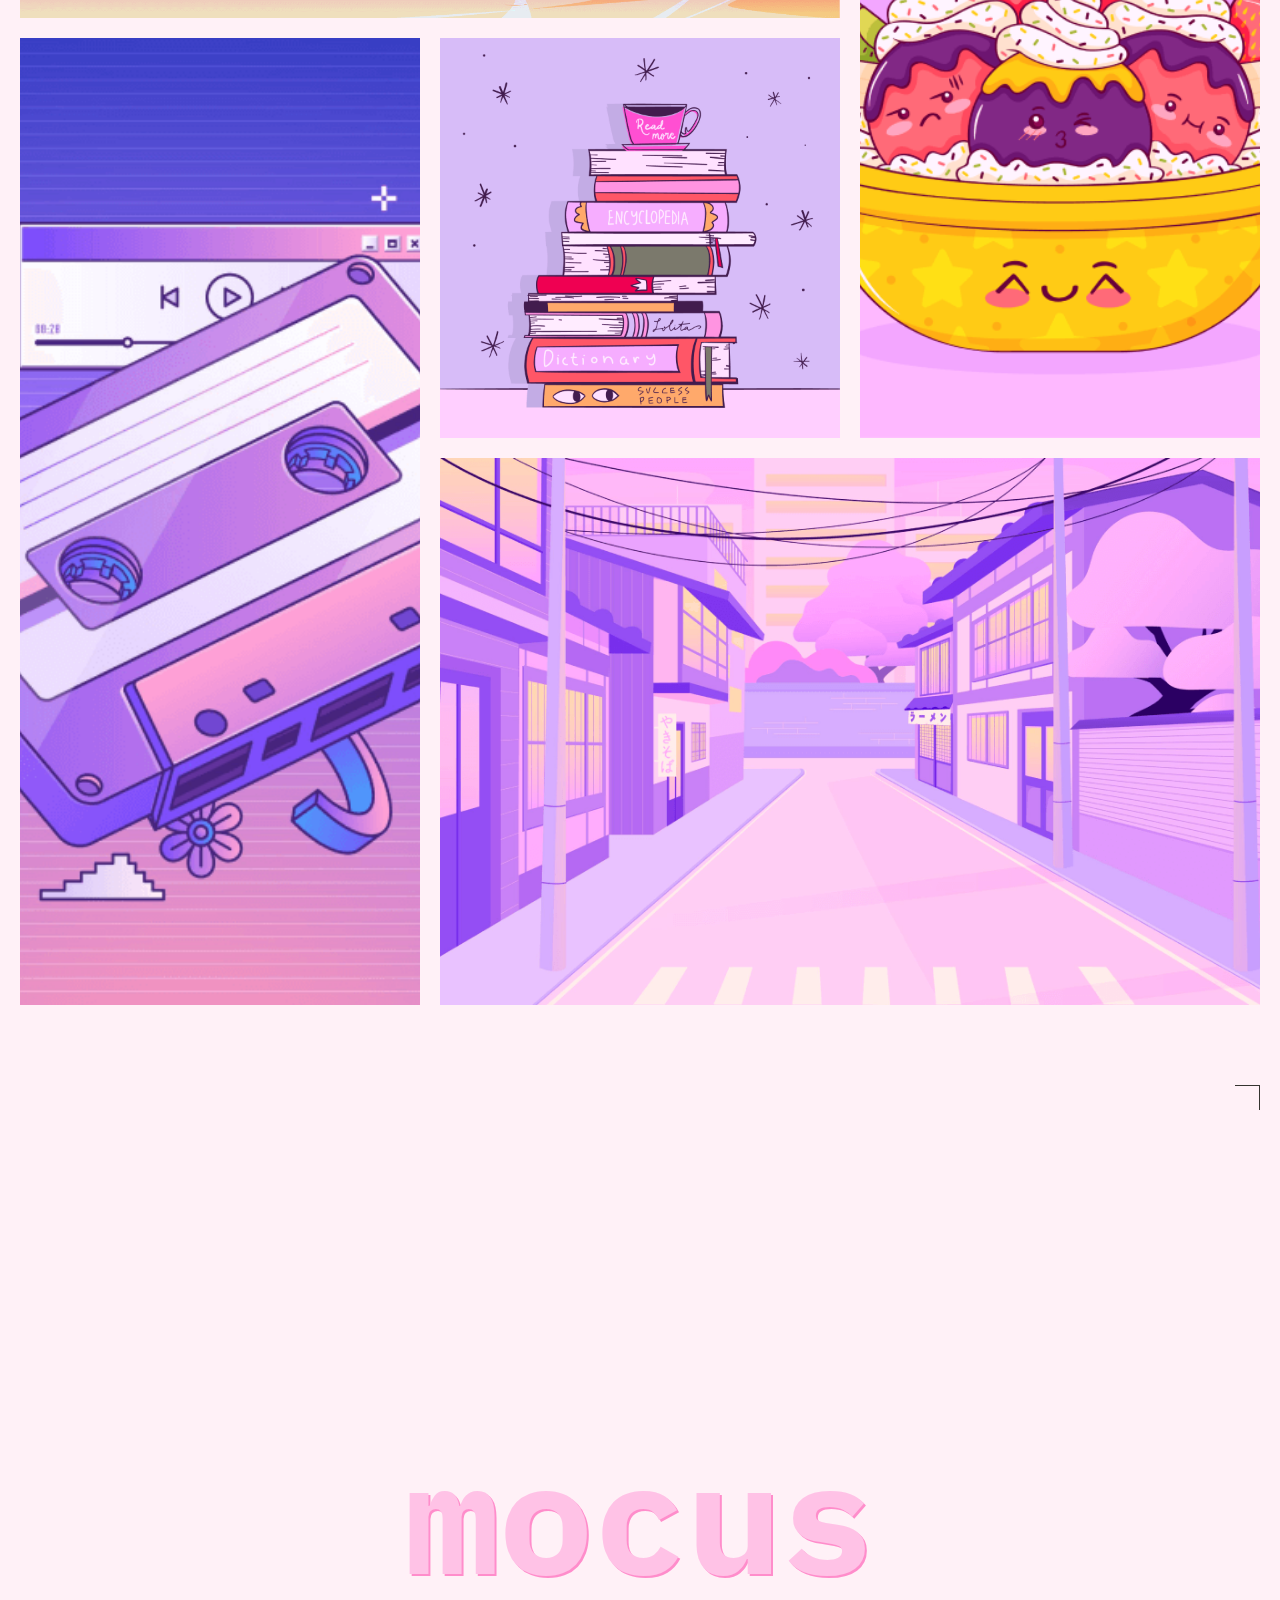
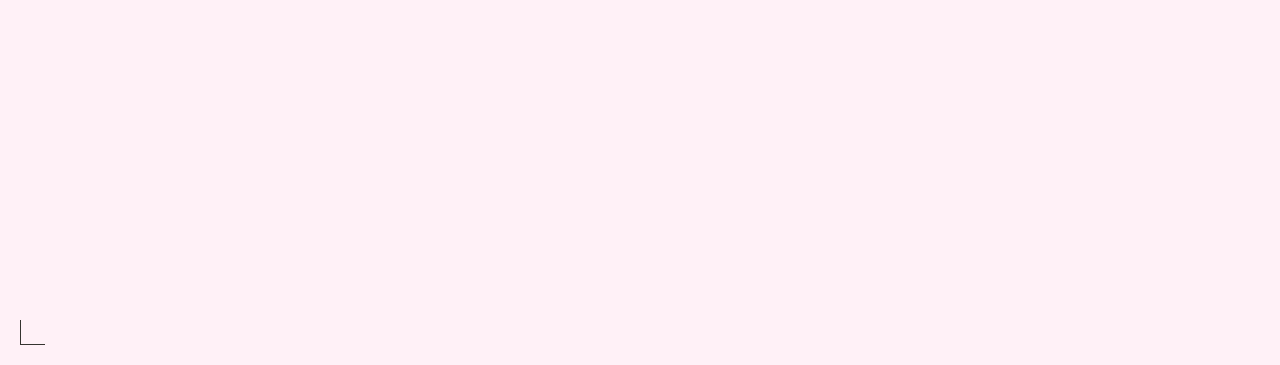
==== commit 378717cc: "ПР-3, v.9" ====
--- a/index.html
+++ b/index.html
@@ -52,7 +52,7 @@
       <span class="header__decor" aria-hidden="true"></span>
     </header>
     <main class="main">
-      <section class="content-section focus">
+      <section class="main__section-focus">
         <h2 class="main__section__title">Почему сосредоточиться так сложно</h2>
         <div class="section__container">
           <article class="article">
@@ -68,7 +68,6 @@
                 href="https://dana.org/article/multicosts-of-multitasking/"
                 class="section__article-text-link"
                 target="_blank"
-                rel="noopener noreferrer"
                 >выяснили</a
               >, что мозгу тяжело концентрироваться даже на двух делах
               одновременно. А когда в поле внимания попадает несколько важных
@@ -93,7 +92,7 @@
         </div>
       </section>
 
-      <section class="content-section concentrate">
+      <section class="main__section-concentrate">
         <h2 class="main__section__title content__title">
           Что снижает концентрацию внимания?
         </h2>
@@ -137,7 +136,7 @@
         </div>
       </section>
 
-      <section class="content-section concentrate-better">
+      <section class="main__section__concentrate-better">
         <h2 class="main__section__title content__title">
           Как концентрироваться лучше, чем золотая рыбка (то есть дольше трёх
           секунд)
@@ -193,7 +192,6 @@
                     href="https://www.sciencedirect.com/science/article/abs/pii/S0272494415000328"
                     class="section__article-text-link"
                     target="_blank"
-                    rel="noopener noreferrer"
                     >показал</a
                   >, что созерцание природы повышает концентрацию, в то время
                   как после просмотра городских пейзажей она наоборот
--- a/styles/variables.css
+++ b/styles/variables.css
@@ -4,16 +4,17 @@
 */
 
 :root {
-  --main-font-family: "IBM Plex Mono", monospace;
-  --bg-color: #000028;
+  --font-family: "IBM Plex Mono", monospace;
   --bg-image: url(../images/cover-image-dark.png);
-  --decorative-corners: var(--accent-color);
-  --button-color: var(--accent-color);
-  --logo-size: clamp(7.25rem, 7.0115rem + 1.0178vw, 7.5rem);
+  --bg-color: #fff1f7;
   --accent-color: #ff0070;
-  --header-color: #db00ff;
-  --hover-color: #ff007066;
-  --section-title: var(--accent-color);
+  --secondary-color: #ff007066;
+  --button-text-color: #ff0070;
+  --heading-text-color: #db00ff;
+  --main-section-title-color: #ff0070;
   --subtitle-text-color: #000028;
+  --subtitle-bg-color: #ff0070;
   --text-color: #f1b2ce;
+  --color-underlining-links: #f1b2ce;
+  --footer-text-color: #db00ff;
 }
--- a/styles/style.css
+++ b/styles/style.css
@@ -2,8 +2,8 @@
 
 .page {
   /* сохраните в разметке и стилях класс page у тега body. Он удобен, чтобы составлять селекторы для разных цветовых тем. */
-  font-family: var(--main-font-family);
-  background-color: var(--bg-color);
+  font-family: var(--font-family);
+  background-color: var(--bg-color, #000028);
   background-image: var(--bg-image);
   background-position: center;
   background-size: cover;
@@ -16,7 +16,7 @@
 /* Фон субзаголовков */
 .sub__title-decor {
   color: var(--subtitle-text-color, #000028);
-  background-color: var(--accent-color, #ff0070);
+  background-color: var(--subtitle-bg-color, #ff0070);
 }
 
 /* Основные cтили для ХЕДЕР */
@@ -28,7 +28,6 @@
   position: relative;
   align-items: center;
   height: 100vh;
-  min-height: 668px;
 }
 
 /* Стили для контейнера кнопок в ХЕДЕР*/
@@ -69,8 +68,8 @@
 .decorative-corners::before {
   content: "";
   position: absolute;
-  border-top: 1px solid var(--decorative-corners, #ff0070);
-  border-right: 1px solid var(--decorative-corners, #ff0070);
+  border-top: 1px solid var(--accent-color, #ff0070);
+  border-right: 1px solid var(--accent-color, #ff0070);
   width: 25px;
   height: 25px;
   top: 10px;
@@ -81,8 +80,8 @@
 .decorative-corners::after {
   content: "";
   position: absolute;
-  border-left: 1px solid var(--decorative-corners, #ff0070);
-  border-bottom: 1px solid var(--decorative-corners, #ff0070);
+  border-left: 1px solid var(--accent-color, #ff0070);
+  border-bottom: 1px solid var(--accent-color, #ff0070);
   width: 25px;
   height: 25px;
   left: 10px;
@@ -94,7 +93,7 @@
   line-height: 100%;
   text-transform: lowercase;
   background-color: transparent;
-  color: var(--button-color, #ff0070);
+  color: var(--button-text-color, #ff0070);
   padding: 3px 12px;
   cursor: pointer;
   border: 1px solid transparent;
@@ -104,12 +103,11 @@
 .header__theme-menu-button_active {
   cursor: default;
   border-color: currentColor;
-  outline: none;
 }
 
 /* Стили при наведении мышки для кнопок в ХЕДЕР*/
 .header__theme-menu-button:hover {
-  outline: 1px solid var(--hover-color, #ff007066);
+  outline: 1px solid var(--secondary-color, #ff007066);
 }
 
 /* Стили при клике мышки/клавиатуры для кнопок в ХЕДЕР*/
@@ -121,9 +119,9 @@
 
 /* Стили заголовка в ХЕДЕР */
 .header__title {
-  font-size: var(--logo-size);
+  font-size: clamp(7.25rem, 7.0115rem + 1.0178vw, 7.5rem);
   line-height: 97px;
-  color: var(--header-color, #db00ff);
+  color: var(--heading-text-color, #db00ff);
   text-shadow: 4px 4px 0 var(--accent-color, #ff0070);
 }
 
@@ -143,20 +141,34 @@
 .main__section__title {
   font-size: 18px;
   line-height: 130%;
-  color: var(--section-title, #ff0070);
-}
-
-/* Стили секций в основном контенте */
-.content-section {
-  display: grid;
-  gap: 20px;
-  margin-block-end: 49px;
+  color: var(--main-section-title-color, #ff0070);
 }
 
 /* Стили для контейнера карточек */
 .section__container {
   display: grid;
   gap: 20px;
+}
+
+/* Стили секций 1 в основном контенте */
+.main__section-focus {
+  display: grid;
+  gap: 20px;
+  margin-block-end: 50px;
+}
+
+/* Стили секций 2 в основном контенте */
+.main__section-concentrate {
+  display: grid;
+  gap: 20px;
+  margin-block-end: 50px;
+}
+
+/* Стили секций 3 в основном контенте */
+.main__section__concentrate-better {
+  display: grid;
+  gap: 20px;
+  margin-block-end: 50px;
 }
 
 /* Стили для карточек в секциях */
@@ -187,27 +199,25 @@
 /* Стили для суб-суб-заголовка в секции основного контента */
 .text-decor {
   color: var(--subtitle-text-color, #000028);
-  background-color: var(--accent-color, #ff0070);
+  background-color: var(--subtitle-bg-color, #ff0070);
   font-weight: 400;
 }
 
 /* Стили для ссылок в основном контенте */
 .section__article-text-link {
   text-shadow: 1px 1px 0 var(--accent-color, #ff0070);
-  outline: none;
-  border: none;
   text-decoration: none;
 }
 
-.article__text .section__article-text-link:hover {
-  border-bottom: 1px solid var(--text-color);
-  text-decoration: none;
+/* Стили для ссылок в состоянии hover в основном контенте */
+.section__article-text-link:hover {
+  text-decoration: underline;
 }
 
 /* Стили для ссылок в состоянии focus/focus-visible в основном контенте */
-.article__text .section__article-text-link:focus,
+.section__article-text-link:focus,
 .section__article-text-link:focus-visible {
-  outline: 1px solid var(--text-color);
+  outline: 1px solid var(--color-underlining-links);
 }
 
 /* Стили для секции изображений в основном контенте  */
@@ -239,15 +249,14 @@
   position: relative;
   display: grid;
   height: 100vh;
-  min-height: 668px;
   place-items: center;
 }
 
 /* Стили для заголовка в ФУТЕР */
 .footer__title {
-  font-size: var(--logo-size);
+  font-size: clamp(7.25rem, 7.0115rem + 1.0178vw, 7.5rem);
   line-height: 95px;
-  color: var(--header-color, #db00ff);
+  color: var(--footer-text-color, #db00ff);
   text-shadow: 2px 2px 0 var(--accent-color, #ff0070);
 }
 
@@ -297,17 +306,17 @@
     max-width: 236px;
   }
 
-  .focus {
+  .main__section-focus {
     grid-template-columns: 236px 1fr;
     gap: 20px;
     margin-block-end: 80px;
   }
 
-  .concentrate {
+  .main__section-concentrate {
     margin-block-end: 80px;
   }
 
-  .concentrate-better {
+  .main__section__concentrate-better {
     grid-template-columns: 236px 1fr;
     gap: 20px;
     margin-block-end: 79px;
@@ -386,27 +395,25 @@
     max-width: 491px;
   }
 
-  .focus {
+  .main__section-focus {
     grid-template-columns: 315px 1fr;
     gap: 20px;
     margin-block-end: 80px;
   }
 
-  .concentrate .section__container {
+  .main__section-concentrate .section__container {
     grid-template-columns: repeat(3, 1fr);
     align-items: start;
   }
-
-  .concentrate-better {
+  .section__article__subtitle {
+    height: min-content;
+  }
+
+  .main__section__concentrate-better {
     grid-template-columns: 315px 1fr;
     gap: 20px;
     margin-block-end: 80px;
   }
-
-  .section__article__subtitle {
-    height: min-content;
-  }
-
   .footer__title {
     font-size: clamp(7.5rem, 0.5625rem + 14.4531vw, 9.8125rem);
     line-height: 130px;
--- a/styles/dark.css
+++ b/styles/dark.css
@@ -9,37 +9,49 @@
     Так стили написанные ниже будут иметь больший вес,
     чем стили в медиазапросе предпочтений пользователя
   */
-  --main-font-family: "IBM Plex Mono", monospace;
+  --font-family: "IBM Plex Mono", monospace;
+  --bg-image: url(../images/cover-image-dark.png);
   --bg-color: #000028;
-  --bg-image: url(../images/cover-image-dark.png);
-  --decorative-corners: var(--accent-color);
-  --button-color: var(--accent-color);
-  --logo-size: clamp(7.25rem, 7.0115rem + 1.0178vw, 7.5rem);
   --accent-color: #ff0070;
-  --header-color: #db00ff;
-  --hover-color: #ff007066;
-  --section-title: #ff0070;
+  --secondary-color: #ff007066;
+  --button-text-color: #ff0070;
+  --heading-text-color: #db00ff;
+  --main-section-title-color: #ff0070;
   --subtitle-text-color: #000028;
+  --subtitle-bg-color: #ff0070;
   --text-color: #f1b2ce;
+  --color-underlining-links: #f1b2ce;
+  --footer-text-color: #db00ff;
 }
 
 .theme-dark .page {
   /* Вам также нужно будет написать ряд подобных селекторов */
+  .decorative-corners::before {
+    border-top: 1px solid var(--accent-color, #ff0070);
+    border-right: 1px solid var(--accent-color, #ff0070);
+  }
+
+  /* Декоративные уголки after */
+  .decorative-corners::after {
+    border-left: 1px solid var(--accent-color, #ff0070);
+    border-bottom: 1px solid var(--accent-color, #ff0070);
+  }
 }
 
 @media (prefers-color-scheme: dark) {
   :root {
-    --main-font-family: "IBM Plex Mono", monospace;
+    --font-family: "IBM Plex Mono", monospace;
+    --bg-image: url(../images/cover-image-dark.png);
     --bg-color: #000028;
-    --bg-image: url(../images/cover-image-dark.png);
-    --decorative-corners: var(--accent-color);
-    --button-color: var(--accent-color);
-    --logo-size: clamp(7.25rem, 7.0115rem + 1.0178vw, 7.5rem);
     --accent-color: #ff0070;
-    --header-color: #db00ff;
-    --hover-color: #ff007066;
-    --section-title: #ff0070;
+    --secondary-color: #ff007066;
+    --button-text-color: #ff0070;
+    --heading-text-color: #db00ff;
+    --main-section-title-color: #ff0070;
     --subtitle-text-color: #000028;
+    --subtitle-bg-color: #ff0070;
     --text-color: #f1b2ce;
+    --color-underlining-links: #f1b2ce;
+    --footer-text-color: #db00ff;
   }
 }
--- a/styles/light.css
+++ b/styles/light.css
@@ -9,57 +9,107 @@
     Так стили написанные ниже будут иметь больший вес,
     чем стили в медиазапросе предпочтений пользователя
   */
-  --main-font-family: "IBM Plex Mono", monospace;
+  --font-family: "IBM Plex Mono", monospace;
   --bg-color: #fff1f7;
   --bg-image: url(../images/cover-image-light.png);
-  --decorative-corners: #353430;
-  --button-color: #353430;
-  --logo-size: clamp(7.25rem, 7.0115rem + 1.0178vw, 7.5rem);
   --accent-color: #ff8dcb;
-  --header-color: #ffc2e6;
-  --hover-color: #32312d66;
-  --section-title: #353430;
+  --secondary-color: #32312d66;
+  --button-text-color: #353430;
+  --heading-text-color: #ffc2e6;
+  --main-section-title-color: #353430;
   --subtitle-text-color: #353430;
+  --subtitle-bg-color: #ff8dcb;
   --text-color: #353430;
+  --color-underlining-links: #ff8dcb;
+  --footer-text-color: #ffc2e6;
+  --decorative-corners-color: #353430;
 }
 
 .theme-light .page {
   /* Вам также нужно будет написать ряд подобных селекторов */
-  .header__decor::before {
-    display: none;
-  }
-  .header__decor::after {
-    display: none;
-  }
-  .header__theme-menu-button_active {
-    outline: none;
-  }
 }
 
 @media (prefers-color-scheme: light) {
   :root {
-    --main-font-family: "IBM Plex Mono", monospace;
+    --font-family: "IBM Plex Mono", monospace;
     --bg-color: #fff1f7;
     --bg-image: url(../images/cover-image-light.png);
-    --decorative-corners: #353430;
-    --button-color: #353430;
-    --logo-size: clamp(7.25rem, 7.0115rem + 1.0178vw, 7.5rem);
     --accent-color: #ff8dcb;
-    --header-color: #ffc2e6;
-    --hover-color: #32312d66;
-    --section-title: #353430;
+    --secondary-color: #32312d66;
+    --button-text-color: #353430;
+    --heading-text-color: #ffc2e6;
+    --main-section-title-color: #353430;
     --subtitle-text-color: #353430;
+    --subtitle-bg-color: #ff8dcb;
     --text-color: #353430;
-  }
-  .theme-auto .page {
-    .header__decor::before {
-      display: none;
-    }
-    .header__decor::after {
-      display: none;
-    }
-    .header__theme-menu-button_active {
-      outline: none;
-    }
+    --color-underlining-links: #ff8dcb;
+    --footer-text-color: #ffc2e6;
+    --decorative-corners-color: #353430;
   }
 }
+
+/* Декоративный элемент в ХЕДЕР */
+.header__decor::before {
+  display: none;
+}
+
+/* Декоративный элемент в ХЕДЕР */
+.header__decor::after {
+  display: none;
+}
+
+/* Декоративные уголки before */
+.decorative-corners::before {
+  border-top: 1px solid var(--decorative-corners-color, #353430);
+  border-right: 1px solid var(--decorative-corners-color, #353430);
+}
+
+/* Декоративные уголки after */
+.decorative-corners::after {
+  border-left: 1px solid var(--decorative-corners-color, #353430);
+  border-bottom: 1px solid var(--decorative-corners-color, #353430);
+}
+
+/* Стили для кнопок в ХЕДЕР*/
+.header__theme-menu-button {
+  color: var(--button-text-color, #353430);
+}
+
+/* Стили для активной кнопки в ХЕДЕР*/
+.header__theme-menu-button_active {
+  cursor: default;
+  border-color: currentColor;
+}
+
+/* Стили при наведении мышки для кнопок в ХЕДЕР*/
+.header__theme-menu-button:hover {
+  outline: 1px solid var(--secondary-color, #32312d66);
+}
+
+/* Стили при клике мышки/клавиатуры для кнопок в ХЕДЕР*/
+.header__theme-menu-button:focus,
+.header__theme-menu-button:focus-visible {
+  outline: none;
+  border-bottom: 1px solid currentColor;
+}
+
+/* Стили для ссылок в основном контенте */
+.section__article-text-link {
+  text-shadow: 1px 1px 0 var(--accent-color, #ff8dcb);
+  text-decoration: none;
+}
+
+/* Стили для ссылок в состоянии hover в основном контенте */
+.section__article-text-link:hover {
+  text-decoration: underline;
+}
+
+/* Стили для ссылок в состоянии focus/focus-visible в основном контенте */
+.section__article-text-link:focus,
+.section__article-text-link:focus-visible {
+  outline: 1px solid #353430;
+}
+/* Стили для активной кнопки в ХЕДЕР*/
+.header__theme-menu-button_active:hover {
+  outline: none;
+}
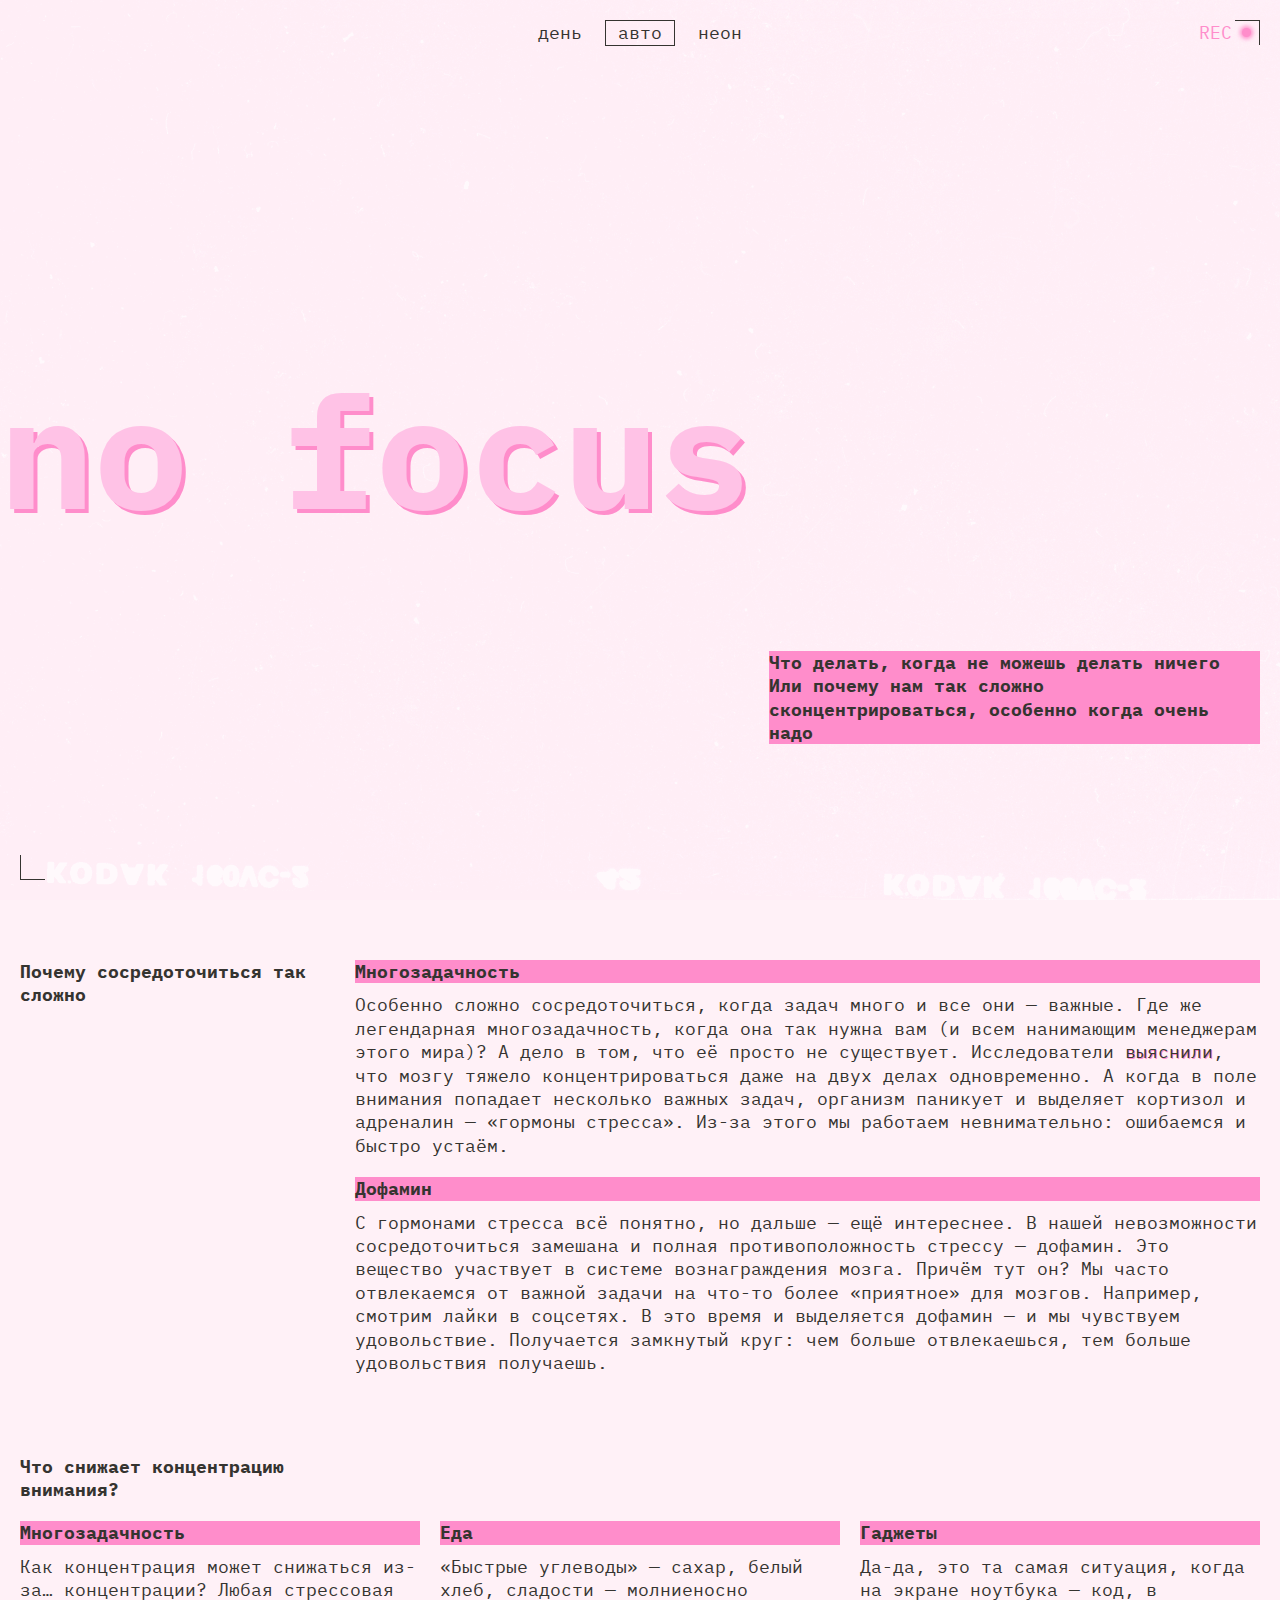
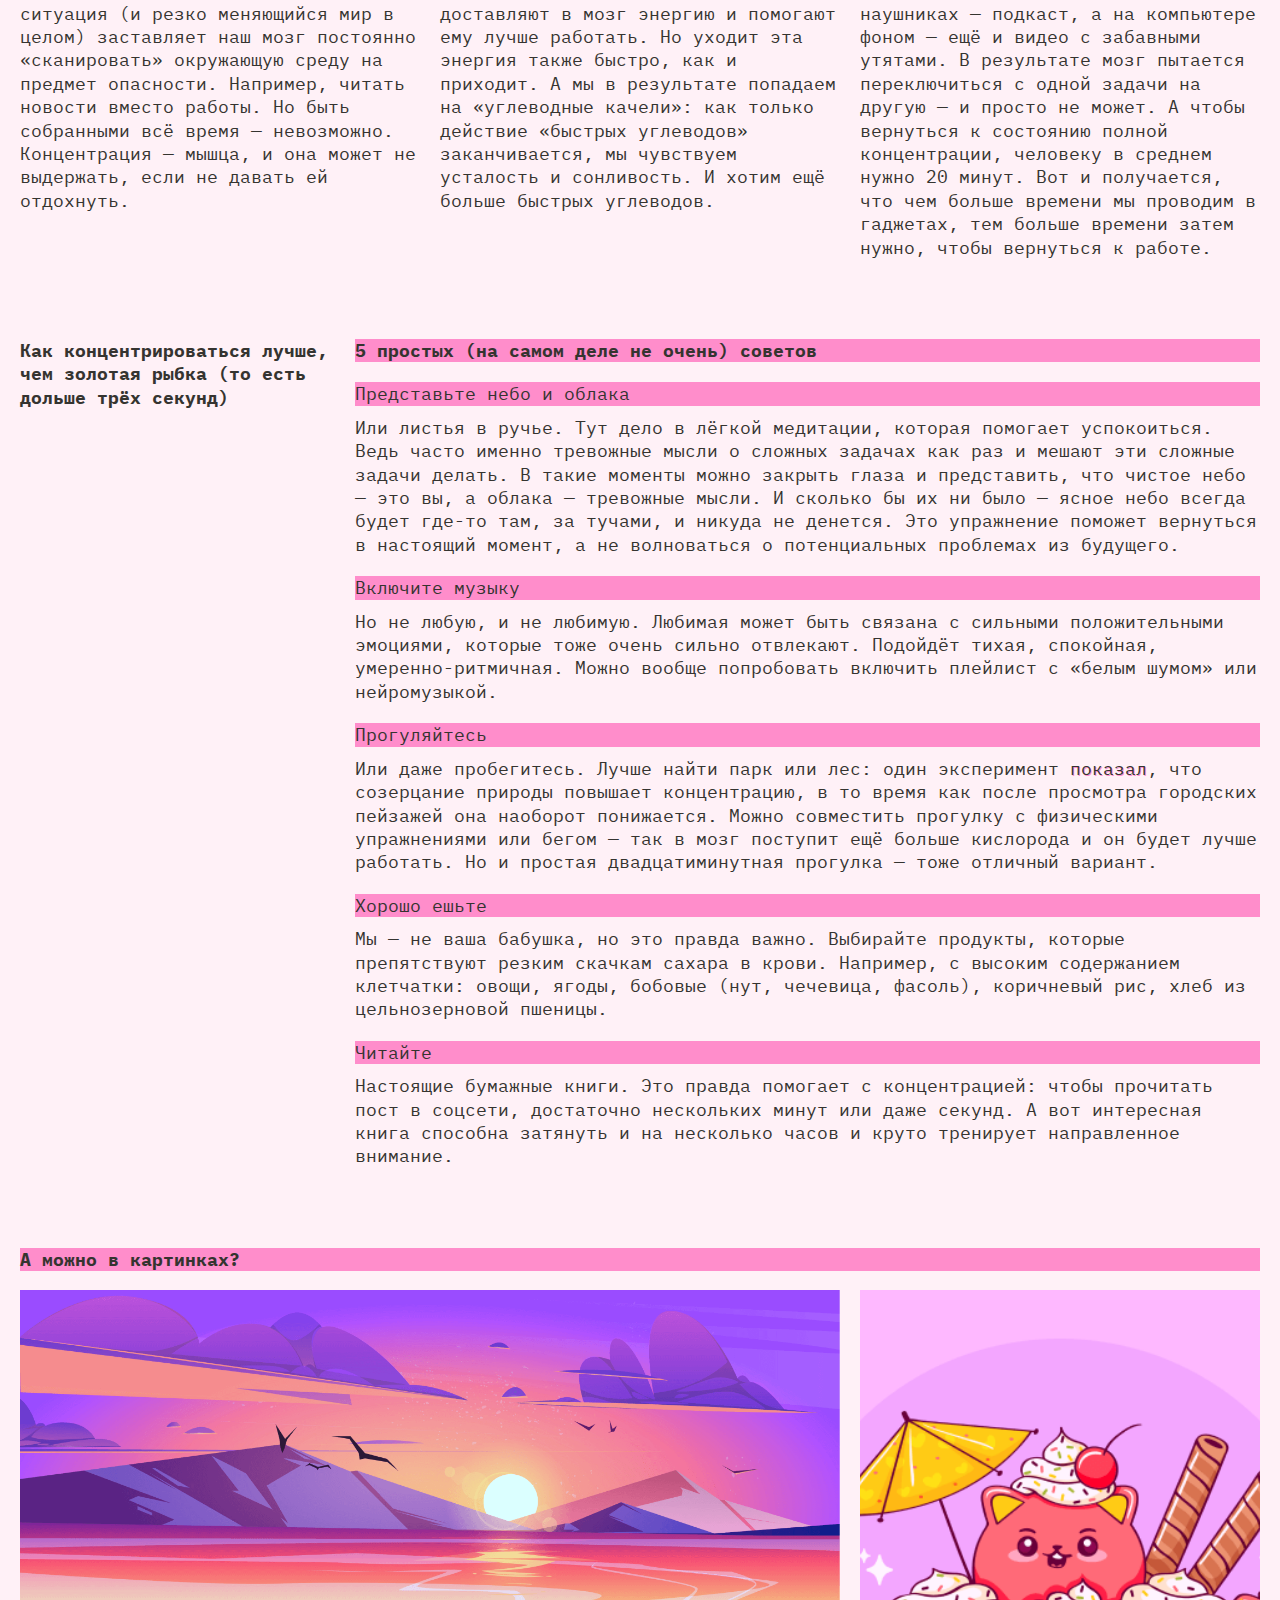
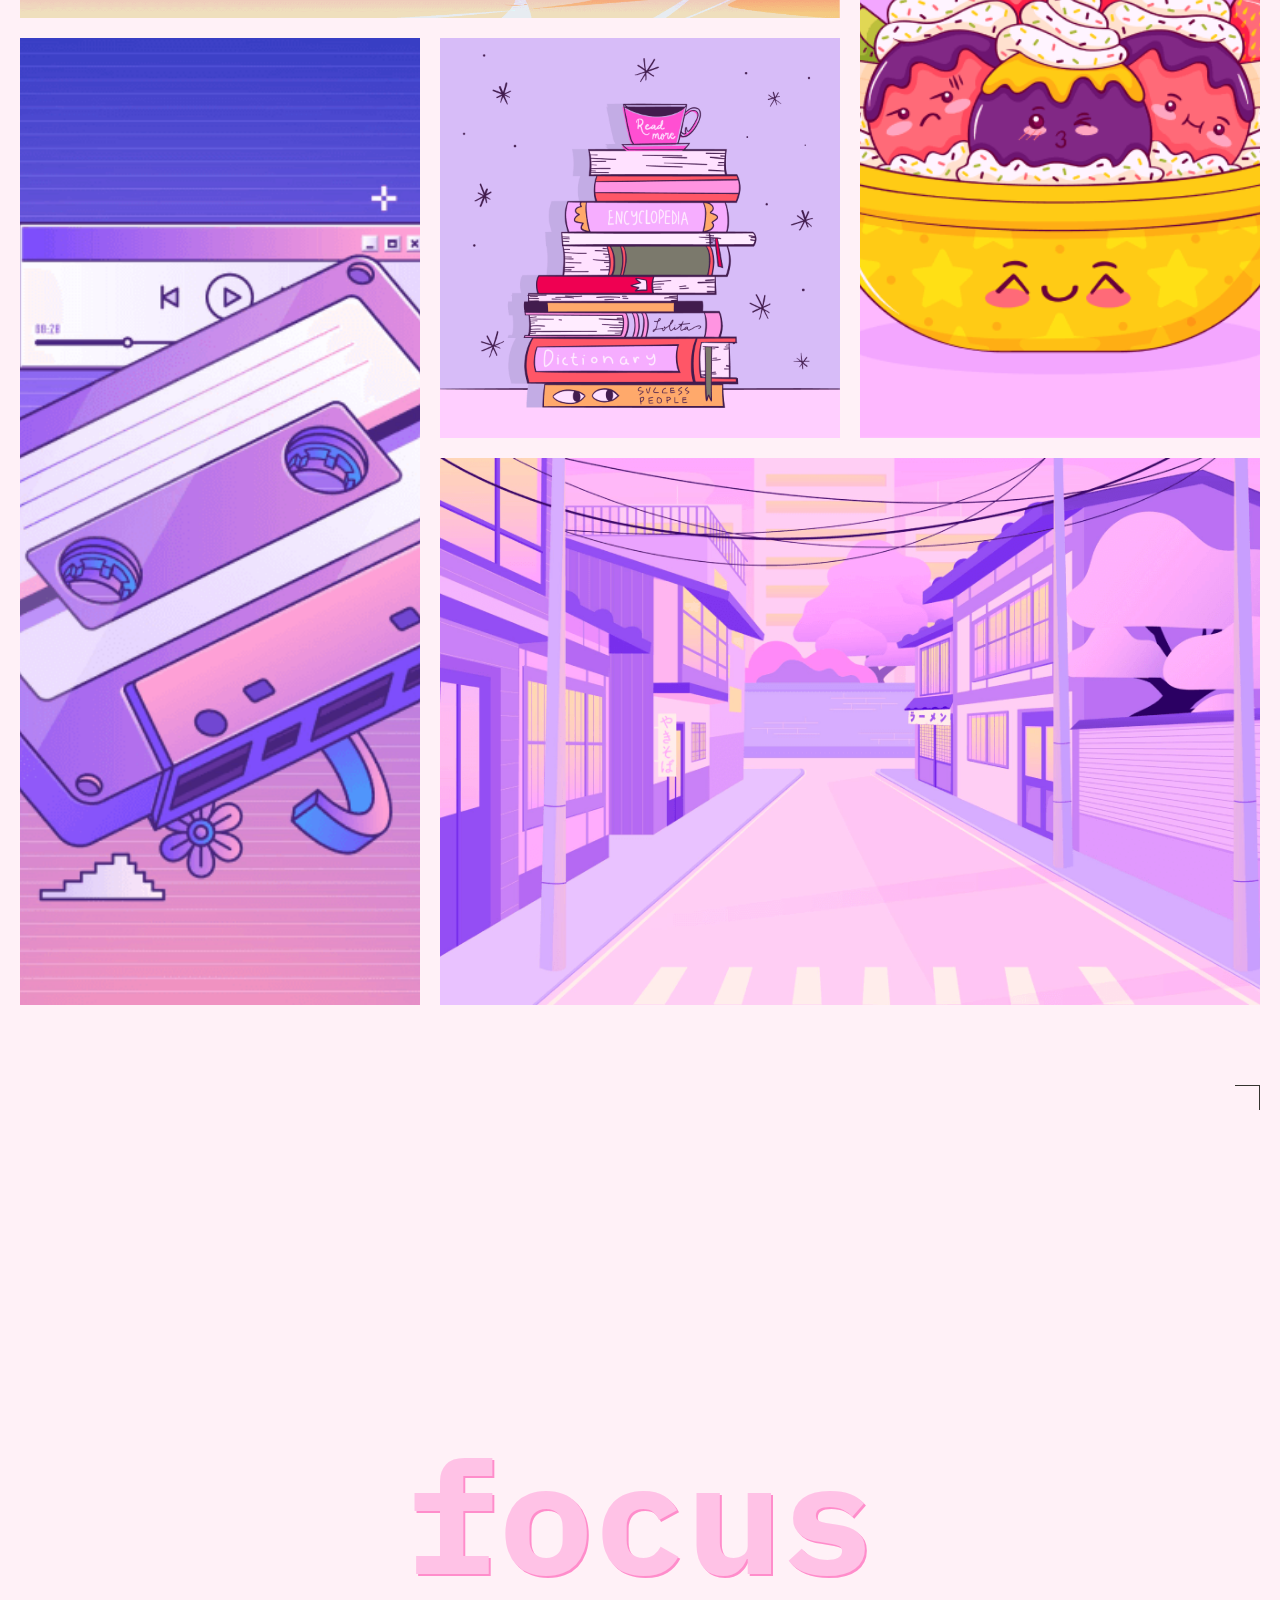
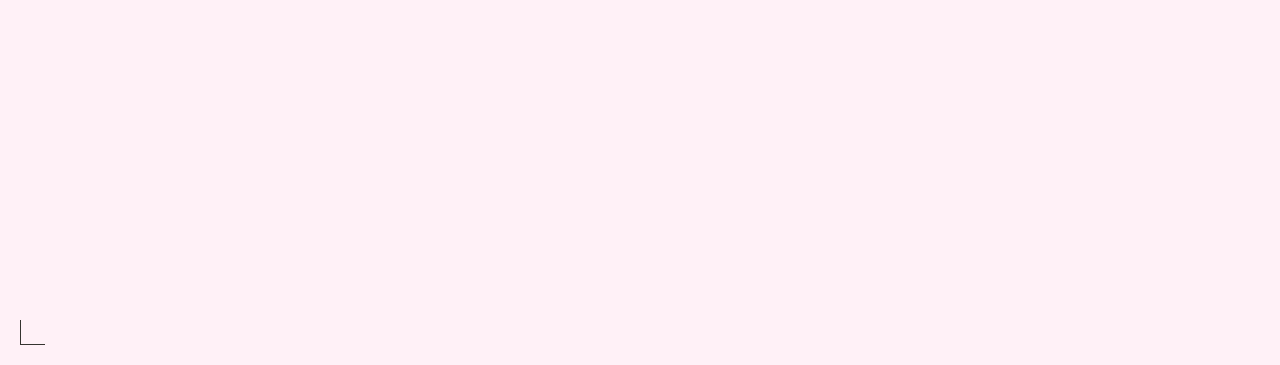
==== commit fa942e51: "ПР-3, v.10" ====
--- a/index.html
+++ b/index.html
@@ -52,7 +52,7 @@
       <span class="header__decor" aria-hidden="true"></span>
     </header>
     <main class="main">
-      <section class="main__section-focus">
+      <section class="content-section focus">
         <h2 class="main__section__title">Почему сосредоточиться так сложно</h2>
         <div class="section__container">
           <article class="article">
@@ -68,6 +68,7 @@
                 href="https://dana.org/article/multicosts-of-multitasking/"
                 class="section__article-text-link"
                 target="_blank"
+                rel="noopener noreferrer"
                 >выяснили</a
               >, что мозгу тяжело концентрироваться даже на двух делах
               одновременно. А когда в поле внимания попадает несколько важных
@@ -92,7 +93,7 @@
         </div>
       </section>
 
-      <section class="main__section-concentrate">
+      <section class="content-section concentrate">
         <h2 class="main__section__title content__title">
           Что снижает концентрацию внимания?
         </h2>
@@ -136,7 +137,7 @@
         </div>
       </section>
 
-      <section class="main__section__concentrate-better">
+      <section class="content-section concentrate-better">
         <h2 class="main__section__title content__title">
           Как концентрироваться лучше, чем золотая рыбка (то есть дольше трёх
           секунд)
@@ -192,6 +193,7 @@
                     href="https://www.sciencedirect.com/science/article/abs/pii/S0272494415000328"
                     class="section__article-text-link"
                     target="_blank"
+                    rel="noopener noreferrer"
                     >показал</a
                   >, что созерцание природы повышает концентрацию, в то время
                   как после просмотра городских пейзажей она наоборот
@@ -272,7 +274,7 @@
       </section>
     </main>
     <footer class="footer decorative-corners">
-      <h2 class="footer__title">mocus</h2>
+      <h2 class="footer__title">focus</h2>
     </footer>
   </body>
 </html>
--- a/styles/variables.css
+++ b/styles/variables.css
@@ -4,17 +4,16 @@
 */
 
 :root {
-  --font-family: "IBM Plex Mono", monospace;
+  --main-font-family: "IBM Plex Mono", monospace;
+  --bg-color: #000028;
   --bg-image: url(../images/cover-image-dark.png);
-  --bg-color: #fff1f7;
+  --decorative-corners: var(--accent-color);
+  --button-color: var(--accent-color);
+  --logo-size: clamp(7.25rem, 7.0115rem + 1.0178vw, 7.5rem);
   --accent-color: #ff0070;
-  --secondary-color: #ff007066;
-  --button-text-color: #ff0070;
-  --heading-text-color: #db00ff;
-  --main-section-title-color: #ff0070;
+  --header-color: #db00ff;
+  --hover-color: #ff007066;
+  --section-title: var(--accent-color);
   --subtitle-text-color: #000028;
-  --subtitle-bg-color: #ff0070;
   --text-color: #f1b2ce;
-  --color-underlining-links: #f1b2ce;
-  --footer-text-color: #db00ff;
 }
--- a/styles/style.css
+++ b/styles/style.css
@@ -2,8 +2,8 @@
 
 .page {
   /* сохраните в разметке и стилях класс page у тега body. Он удобен, чтобы составлять селекторы для разных цветовых тем. */
-  font-family: var(--font-family);
-  background-color: var(--bg-color, #000028);
+  font-family: var(--main-font-family);
+  background-color: var(--bg-color);
   background-image: var(--bg-image);
   background-position: center;
   background-size: cover;
@@ -16,7 +16,7 @@
 /* Фон субзаголовков */
 .sub__title-decor {
   color: var(--subtitle-text-color, #000028);
-  background-color: var(--subtitle-bg-color, #ff0070);
+  background-color: var(--accent-color, #ff0070);
 }
 
 /* Основные cтили для ХЕДЕР */
@@ -28,6 +28,7 @@
   position: relative;
   align-items: center;
   height: 100vh;
+  min-height: 668px;
 }
 
 /* Стили для контейнера кнопок в ХЕДЕР*/
@@ -68,8 +69,8 @@
 .decorative-corners::before {
   content: "";
   position: absolute;
-  border-top: 1px solid var(--accent-color, #ff0070);
-  border-right: 1px solid var(--accent-color, #ff0070);
+  border-top: 1px solid var(--decorative-corners, #ff0070);
+  border-right: 1px solid var(--decorative-corners, #ff0070);
   width: 25px;
   height: 25px;
   top: 10px;
@@ -80,8 +81,8 @@
 .decorative-corners::after {
   content: "";
   position: absolute;
-  border-left: 1px solid var(--accent-color, #ff0070);
-  border-bottom: 1px solid var(--accent-color, #ff0070);
+  border-left: 1px solid var(--decorative-corners, #ff0070);
+  border-bottom: 1px solid var(--decorative-corners, #ff0070);
   width: 25px;
   height: 25px;
   left: 10px;
@@ -93,7 +94,7 @@
   line-height: 100%;
   text-transform: lowercase;
   background-color: transparent;
-  color: var(--button-text-color, #ff0070);
+  color: var(--button-color, #ff0070);
   padding: 3px 12px;
   cursor: pointer;
   border: 1px solid transparent;
@@ -103,11 +104,12 @@
 .header__theme-menu-button_active {
   cursor: default;
   border-color: currentColor;
+  outline: none;
 }
 
 /* Стили при наведении мышки для кнопок в ХЕДЕР*/
 .header__theme-menu-button:hover {
-  outline: 1px solid var(--secondary-color, #ff007066);
+  outline: 1px solid var(--hover-color, #ff007066);
 }
 
 /* Стили при клике мышки/клавиатуры для кнопок в ХЕДЕР*/
@@ -119,9 +121,9 @@
 
 /* Стили заголовка в ХЕДЕР */
 .header__title {
-  font-size: clamp(7.25rem, 7.0115rem + 1.0178vw, 7.5rem);
+  font-size: var(--logo-size);
   line-height: 97px;
-  color: var(--heading-text-color, #db00ff);
+  color: var(--header-color, #db00ff);
   text-shadow: 4px 4px 0 var(--accent-color, #ff0070);
 }
 
@@ -141,34 +143,20 @@
 .main__section__title {
   font-size: 18px;
   line-height: 130%;
-  color: var(--main-section-title-color, #ff0070);
+  color: var(--section-title, #ff0070);
+}
+
+/* Стили секций в основном контенте */
+.content-section {
+  display: grid;
+  gap: 20px;
+  margin-block-end: 49px;
 }
 
 /* Стили для контейнера карточек */
 .section__container {
   display: grid;
   gap: 20px;
-}
-
-/* Стили секций 1 в основном контенте */
-.main__section-focus {
-  display: grid;
-  gap: 20px;
-  margin-block-end: 50px;
-}
-
-/* Стили секций 2 в основном контенте */
-.main__section-concentrate {
-  display: grid;
-  gap: 20px;
-  margin-block-end: 50px;
-}
-
-/* Стили секций 3 в основном контенте */
-.main__section__concentrate-better {
-  display: grid;
-  gap: 20px;
-  margin-block-end: 50px;
 }
 
 /* Стили для карточек в секциях */
@@ -199,25 +187,27 @@
 /* Стили для суб-суб-заголовка в секции основного контента */
 .text-decor {
   color: var(--subtitle-text-color, #000028);
-  background-color: var(--subtitle-bg-color, #ff0070);
+  background-color: var(--accent-color, #ff0070);
   font-weight: 400;
 }
 
 /* Стили для ссылок в основном контенте */
 .section__article-text-link {
   text-shadow: 1px 1px 0 var(--accent-color, #ff0070);
+  outline: none;
+  border: none;
   text-decoration: none;
 }
 
-/* Стили для ссылок в состоянии hover в основном контенте */
-.section__article-text-link:hover {
-  text-decoration: underline;
+.article__text .section__article-text-link:hover {
+  border-bottom: 1px solid var(--text-color);
+  text-decoration: none;
 }
 
 /* Стили для ссылок в состоянии focus/focus-visible в основном контенте */
-.section__article-text-link:focus,
+.article__text .section__article-text-link:focus,
 .section__article-text-link:focus-visible {
-  outline: 1px solid var(--color-underlining-links);
+  outline: 1px solid var(--text-color);
 }
 
 /* Стили для секции изображений в основном контенте  */
@@ -249,14 +239,15 @@
   position: relative;
   display: grid;
   height: 100vh;
+  min-height: 668px;
   place-items: center;
 }
 
 /* Стили для заголовка в ФУТЕР */
 .footer__title {
-  font-size: clamp(7.25rem, 7.0115rem + 1.0178vw, 7.5rem);
+  font-size: var(--logo-size);
   line-height: 95px;
-  color: var(--footer-text-color, #db00ff);
+  color: var(--header-color, #db00ff);
   text-shadow: 2px 2px 0 var(--accent-color, #ff0070);
 }
 
@@ -306,17 +297,17 @@
     max-width: 236px;
   }
 
-  .main__section-focus {
+  .focus {
     grid-template-columns: 236px 1fr;
     gap: 20px;
     margin-block-end: 80px;
   }
 
-  .main__section-concentrate {
+  .concentrate {
     margin-block-end: 80px;
   }
 
-  .main__section__concentrate-better {
+  .concentrate-better {
     grid-template-columns: 236px 1fr;
     gap: 20px;
     margin-block-end: 79px;
@@ -395,25 +386,27 @@
     max-width: 491px;
   }
 
-  .main__section-focus {
+  .focus {
     grid-template-columns: 315px 1fr;
     gap: 20px;
     margin-block-end: 80px;
   }
 
-  .main__section-concentrate .section__container {
+  .concentrate .section__container {
     grid-template-columns: repeat(3, 1fr);
     align-items: start;
   }
-  .section__article__subtitle {
-    height: min-content;
-  }
-
-  .main__section__concentrate-better {
+
+  .concentrate-better {
     grid-template-columns: 315px 1fr;
     gap: 20px;
     margin-block-end: 80px;
   }
+
+  .section__article__subtitle {
+    height: min-content;
+  }
+
   .footer__title {
     font-size: clamp(7.5rem, 0.5625rem + 14.4531vw, 9.8125rem);
     line-height: 130px;
--- a/styles/dark.css
+++ b/styles/dark.css
@@ -9,49 +9,37 @@
     Так стили написанные ниже будут иметь больший вес,
     чем стили в медиазапросе предпочтений пользователя
   */
-  --font-family: "IBM Plex Mono", monospace;
+  --main-font-family: "IBM Plex Mono", monospace;
+  --bg-color: #000028;
   --bg-image: url(../images/cover-image-dark.png);
-  --bg-color: #000028;
+  --decorative-corners: var(--accent-color);
+  --button-color: var(--accent-color);
+  --logo-size: clamp(7.25rem, 7.0115rem + 1.0178vw, 7.5rem);
   --accent-color: #ff0070;
-  --secondary-color: #ff007066;
-  --button-text-color: #ff0070;
-  --heading-text-color: #db00ff;
-  --main-section-title-color: #ff0070;
+  --header-color: #db00ff;
+  --hover-color: #ff007066;
+  --section-title: #ff0070;
   --subtitle-text-color: #000028;
-  --subtitle-bg-color: #ff0070;
   --text-color: #f1b2ce;
-  --color-underlining-links: #f1b2ce;
-  --footer-text-color: #db00ff;
 }
 
 .theme-dark .page {
   /* Вам также нужно будет написать ряд подобных селекторов */
-  .decorative-corners::before {
-    border-top: 1px solid var(--accent-color, #ff0070);
-    border-right: 1px solid var(--accent-color, #ff0070);
-  }
-
-  /* Декоративные уголки after */
-  .decorative-corners::after {
-    border-left: 1px solid var(--accent-color, #ff0070);
-    border-bottom: 1px solid var(--accent-color, #ff0070);
-  }
 }
 
 @media (prefers-color-scheme: dark) {
   :root {
-    --font-family: "IBM Plex Mono", monospace;
+    --main-font-family: "IBM Plex Mono", monospace;
+    --bg-color: #000028;
     --bg-image: url(../images/cover-image-dark.png);
-    --bg-color: #000028;
+    --decorative-corners: var(--accent-color);
+    --button-color: var(--accent-color);
+    --logo-size: clamp(7.25rem, 7.0115rem + 1.0178vw, 7.5rem);
     --accent-color: #ff0070;
-    --secondary-color: #ff007066;
-    --button-text-color: #ff0070;
-    --heading-text-color: #db00ff;
-    --main-section-title-color: #ff0070;
+    --header-color: #db00ff;
+    --hover-color: #ff007066;
+    --section-title: #ff0070;
     --subtitle-text-color: #000028;
-    --subtitle-bg-color: #ff0070;
     --text-color: #f1b2ce;
-    --color-underlining-links: #f1b2ce;
-    --footer-text-color: #db00ff;
   }
 }
--- a/styles/light.css
+++ b/styles/light.css
@@ -9,107 +9,57 @@
     Так стили написанные ниже будут иметь больший вес,
     чем стили в медиазапросе предпочтений пользователя
   */
-  --font-family: "IBM Plex Mono", monospace;
+  --main-font-family: "IBM Plex Mono", monospace;
   --bg-color: #fff1f7;
   --bg-image: url(../images/cover-image-light.png);
+  --decorative-corners: #353430;
+  --button-color: #353430;
+  --logo-size: clamp(7.25rem, 7.0115rem + 1.0178vw, 7.5rem);
   --accent-color: #ff8dcb;
-  --secondary-color: #32312d66;
-  --button-text-color: #353430;
-  --heading-text-color: #ffc2e6;
-  --main-section-title-color: #353430;
+  --header-color: #ffc2e6;
+  --hover-color: #32312d66;
+  --section-title: #353430;
   --subtitle-text-color: #353430;
-  --subtitle-bg-color: #ff8dcb;
   --text-color: #353430;
-  --color-underlining-links: #ff8dcb;
-  --footer-text-color: #ffc2e6;
-  --decorative-corners-color: #353430;
 }
 
 .theme-light .page {
   /* Вам также нужно будет написать ряд подобных селекторов */
+  .header__decor::before {
+    display: none;
+  }
+  .header__decor::after {
+    display: none;
+  }
+  .header__theme-menu-button_active {
+    outline: none;
+  }
 }
 
 @media (prefers-color-scheme: light) {
   :root {
-    --font-family: "IBM Plex Mono", monospace;
+    --main-font-family: "IBM Plex Mono", monospace;
     --bg-color: #fff1f7;
     --bg-image: url(../images/cover-image-light.png);
+    --decorative-corners: #353430;
+    --button-color: #353430;
+    --logo-size: clamp(7.25rem, 7.0115rem + 1.0178vw, 7.5rem);
     --accent-color: #ff8dcb;
-    --secondary-color: #32312d66;
-    --button-text-color: #353430;
-    --heading-text-color: #ffc2e6;
-    --main-section-title-color: #353430;
+    --header-color: #ffc2e6;
+    --hover-color: #32312d66;
+    --section-title: #353430;
     --subtitle-text-color: #353430;
-    --subtitle-bg-color: #ff8dcb;
     --text-color: #353430;
-    --color-underlining-links: #ff8dcb;
-    --footer-text-color: #ffc2e6;
-    --decorative-corners-color: #353430;
+  }
+  .theme-auto .page {
+    .header__decor::before {
+      display: none;
+    }
+    .header__decor::after {
+      display: none;
+    }
+    .header__theme-menu-button_active {
+      outline: none;
+    }
   }
 }
-
-/* Декоративный элемент в ХЕДЕР */
-.header__decor::before {
-  display: none;
-}
-
-/* Декоративный элемент в ХЕДЕР */
-.header__decor::after {
-  display: none;
-}
-
-/* Декоративные уголки before */
-.decorative-corners::before {
-  border-top: 1px solid var(--decorative-corners-color, #353430);
-  border-right: 1px solid var(--decorative-corners-color, #353430);
-}
-
-/* Декоративные уголки after */
-.decorative-corners::after {
-  border-left: 1px solid var(--decorative-corners-color, #353430);
-  border-bottom: 1px solid var(--decorative-corners-color, #353430);
-}
-
-/* Стили для кнопок в ХЕДЕР*/
-.header__theme-menu-button {
-  color: var(--button-text-color, #353430);
-}
-
-/* Стили для активной кнопки в ХЕДЕР*/
-.header__theme-menu-button_active {
-  cursor: default;
-  border-color: currentColor;
-}
-
-/* Стили при наведении мышки для кнопок в ХЕДЕР*/
-.header__theme-menu-button:hover {
-  outline: 1px solid var(--secondary-color, #32312d66);
-}
-
-/* Стили при клике мышки/клавиатуры для кнопок в ХЕДЕР*/
-.header__theme-menu-button:focus,
-.header__theme-menu-button:focus-visible {
-  outline: none;
-  border-bottom: 1px solid currentColor;
-}
-
-/* Стили для ссылок в основном контенте */
-.section__article-text-link {
-  text-shadow: 1px 1px 0 var(--accent-color, #ff8dcb);
-  text-decoration: none;
-}
-
-/* Стили для ссылок в состоянии hover в основном контенте */
-.section__article-text-link:hover {
-  text-decoration: underline;
-}
-
-/* Стили для ссылок в состоянии focus/focus-visible в основном контенте */
-.section__article-text-link:focus,
-.section__article-text-link:focus-visible {
-  outline: 1px solid #353430;
-}
-/* Стили для активной кнопки в ХЕДЕР*/
-.header__theme-menu-button_active:hover {
-  outline: none;
-}
